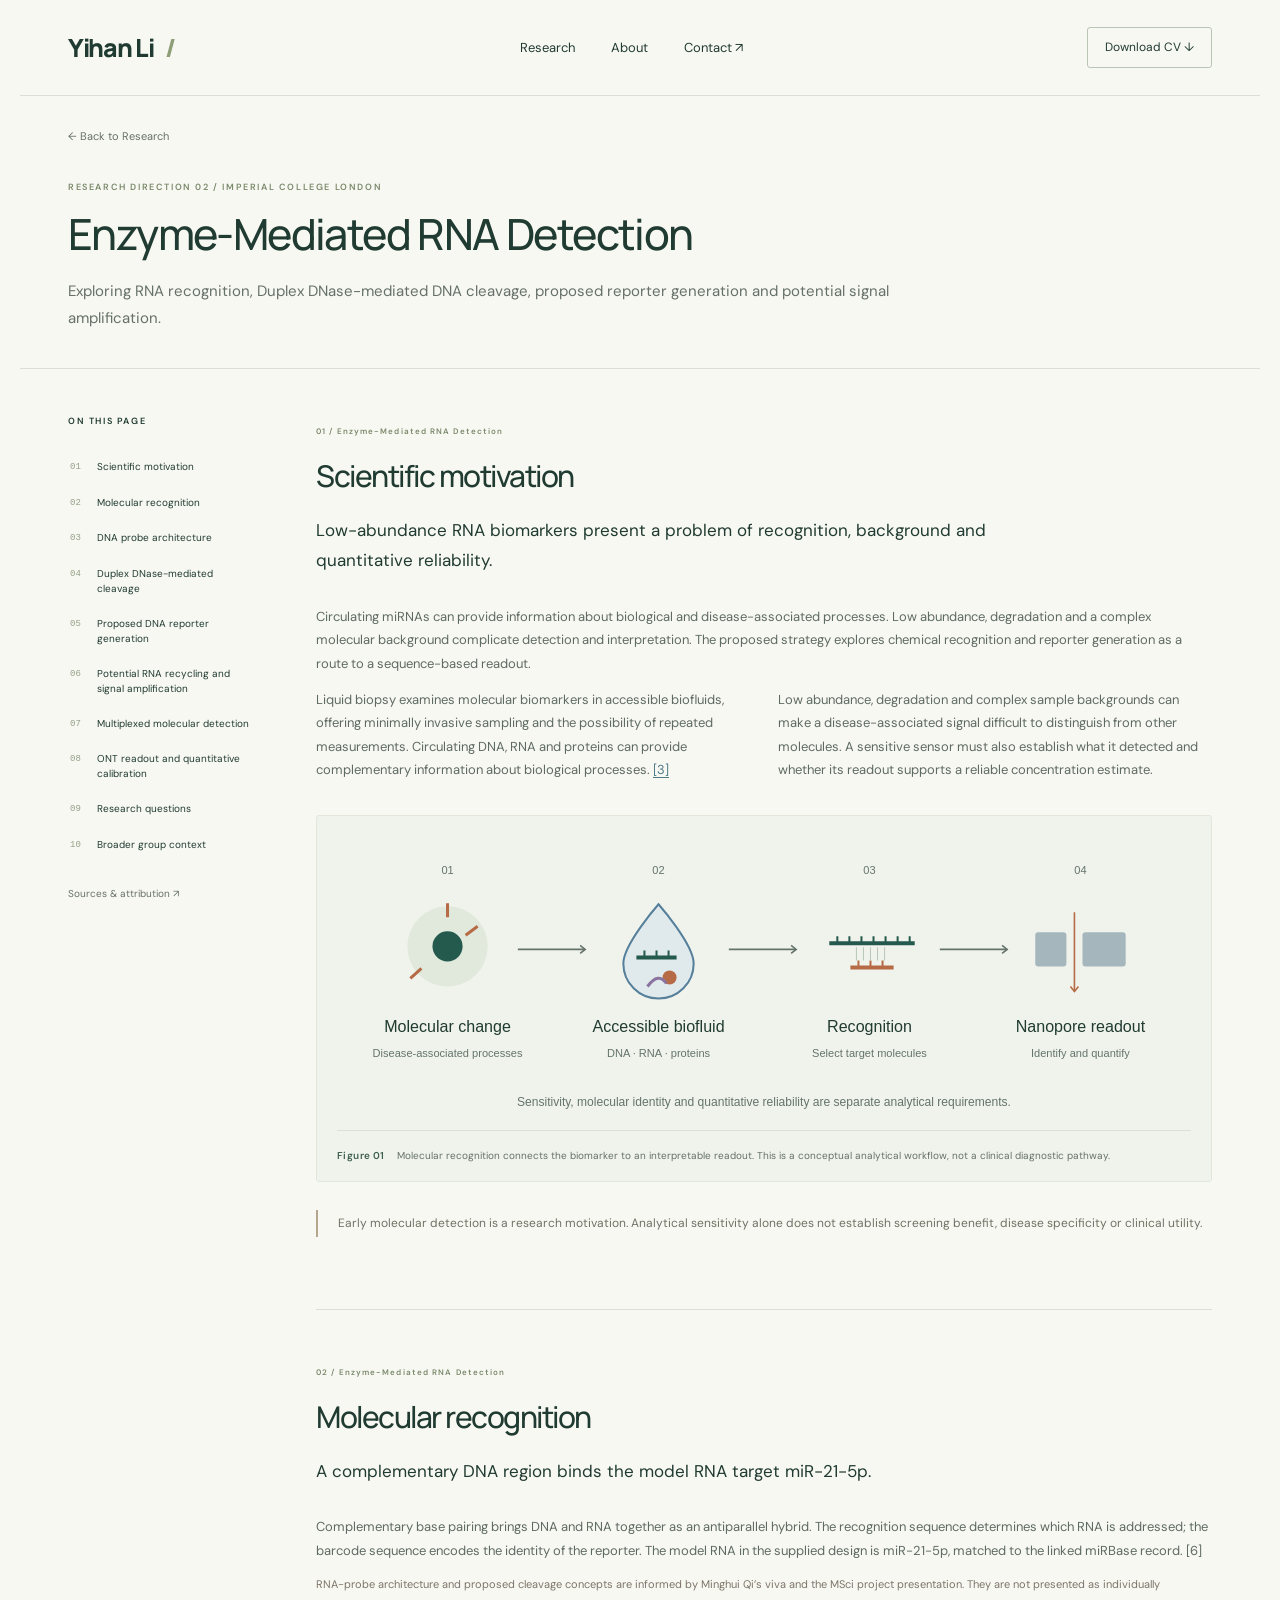
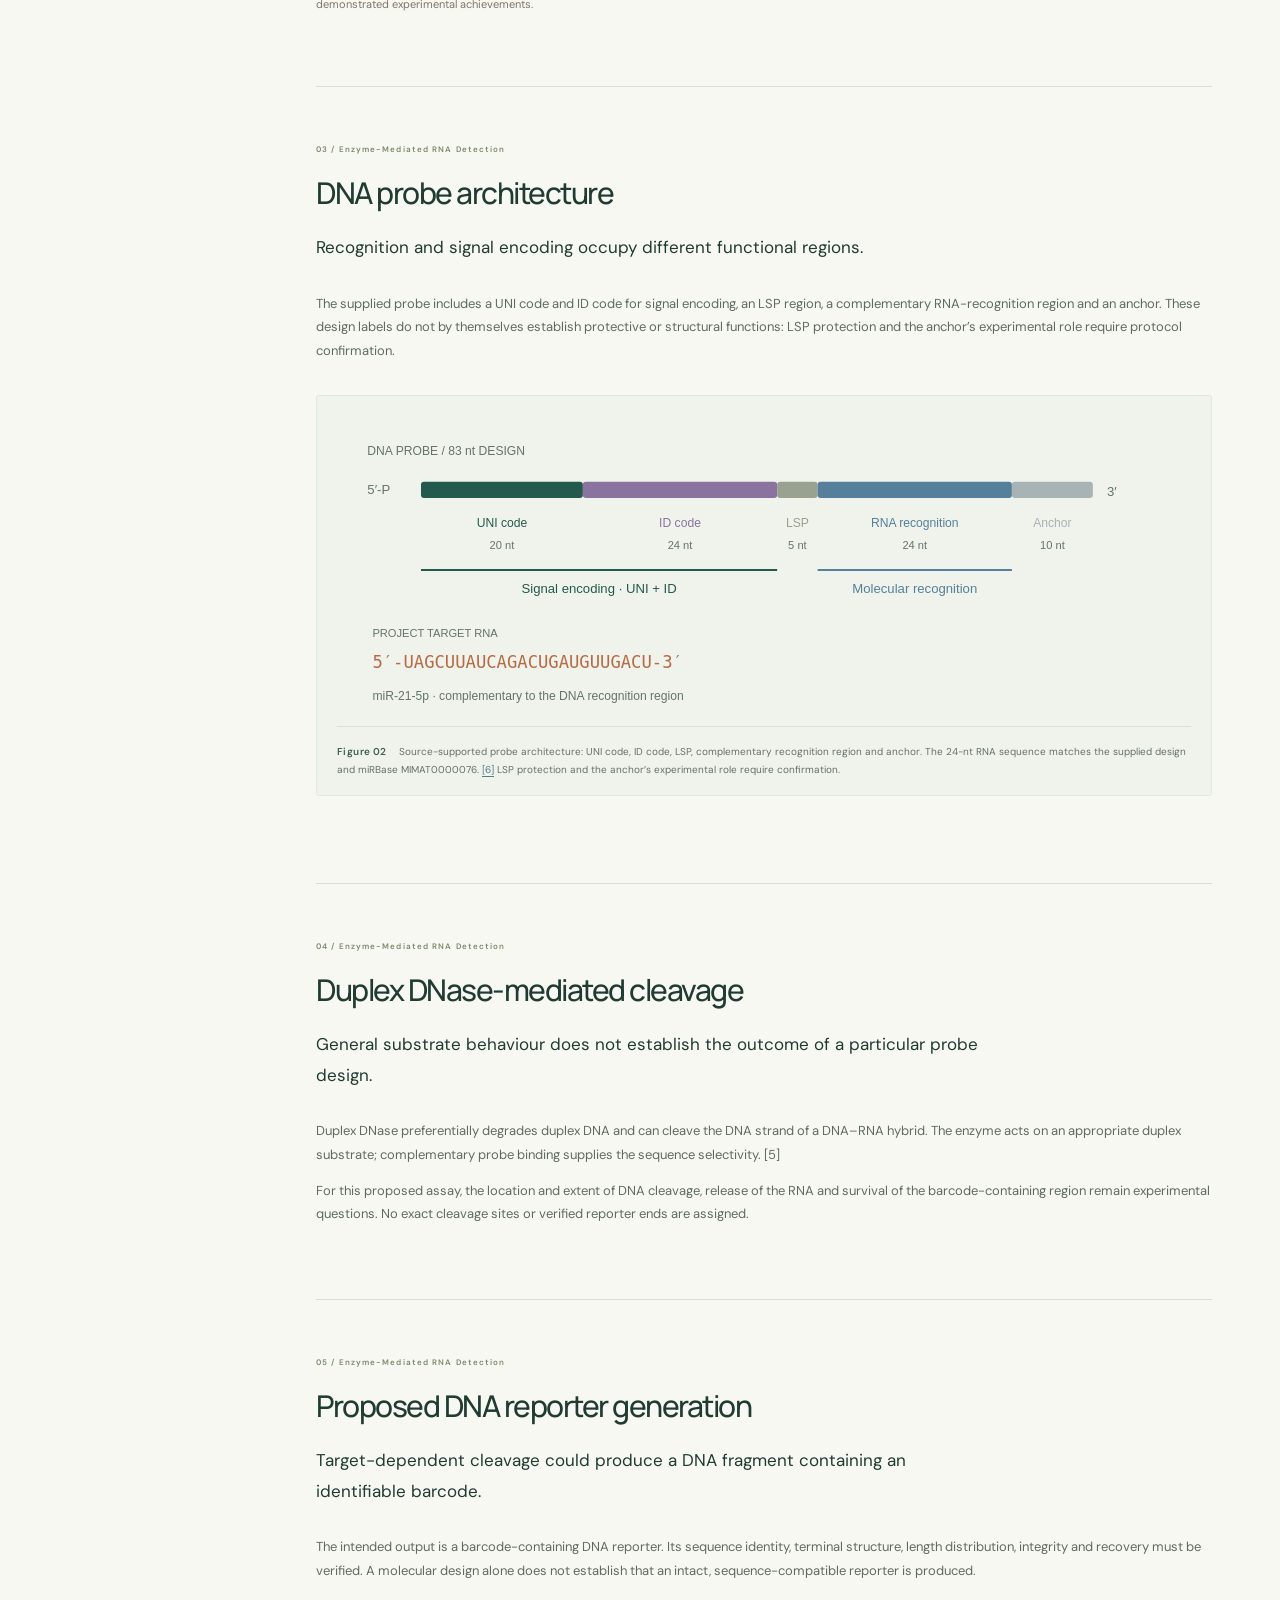
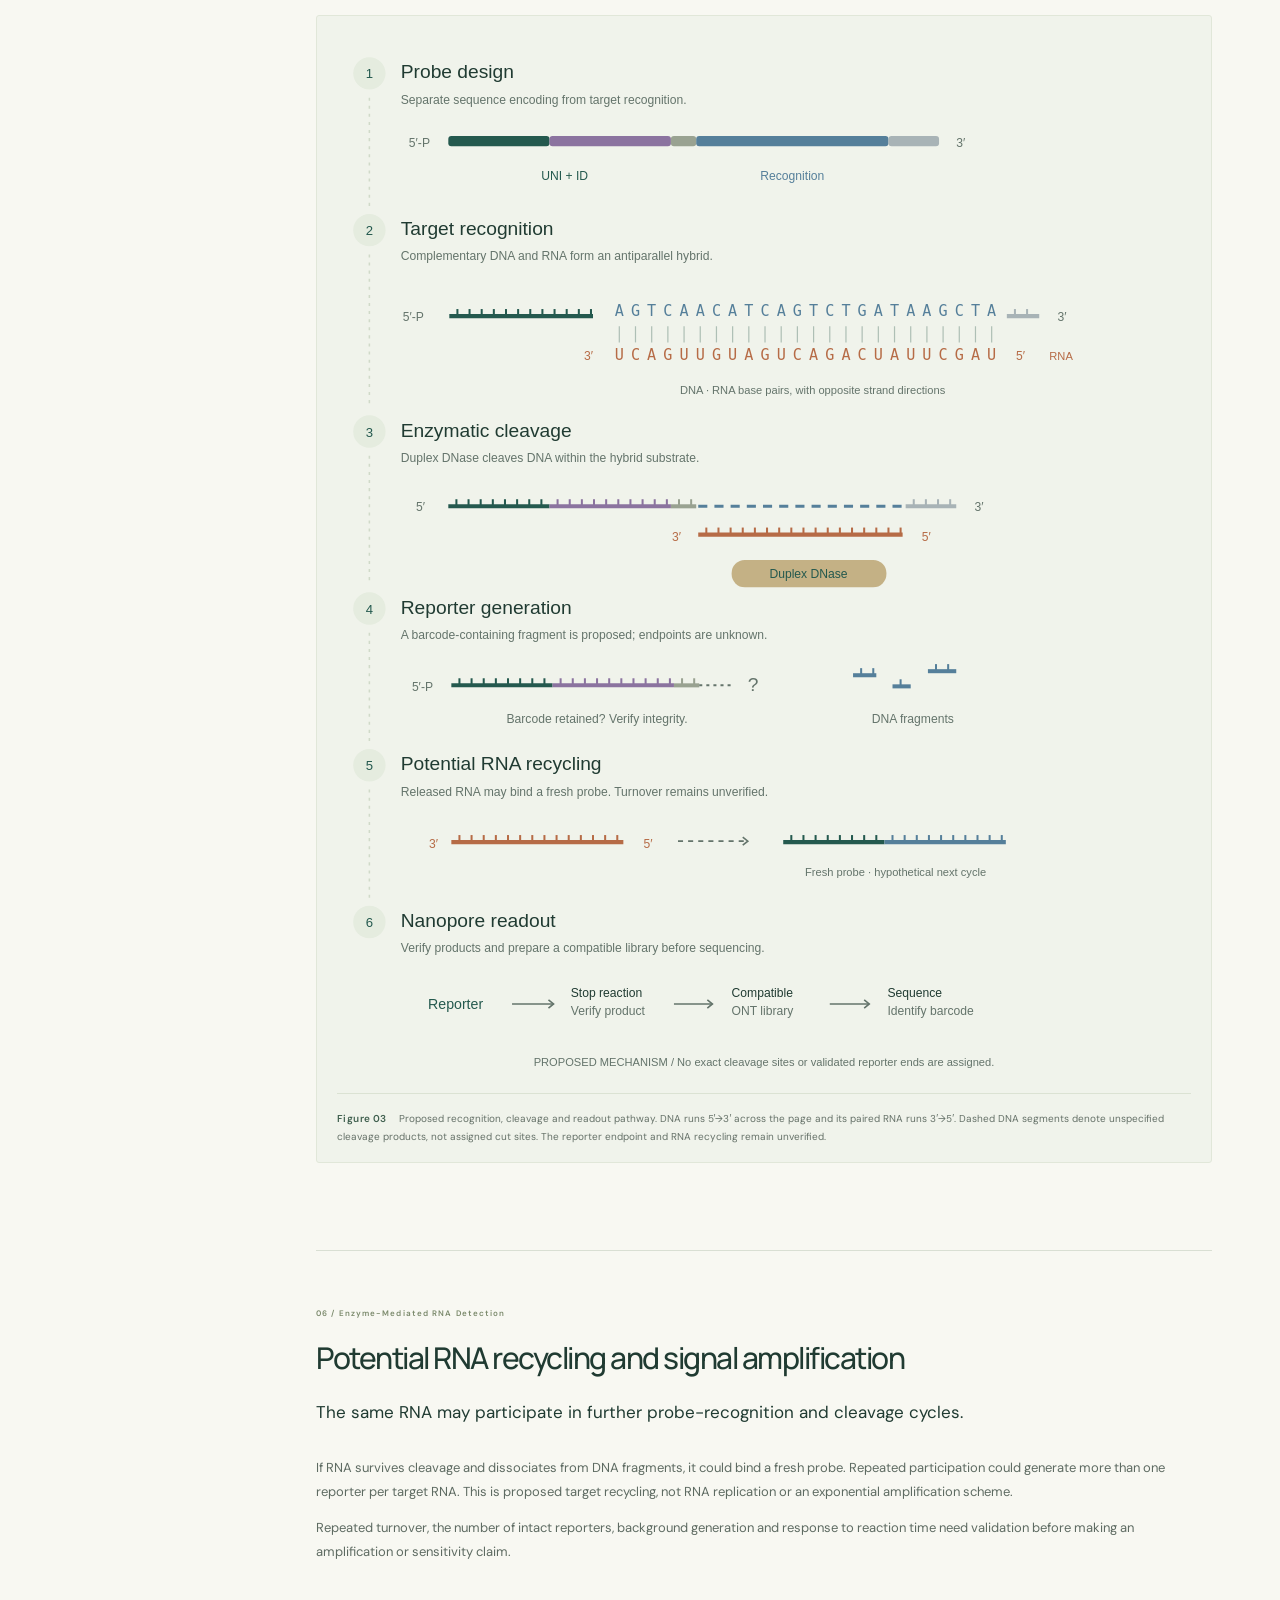
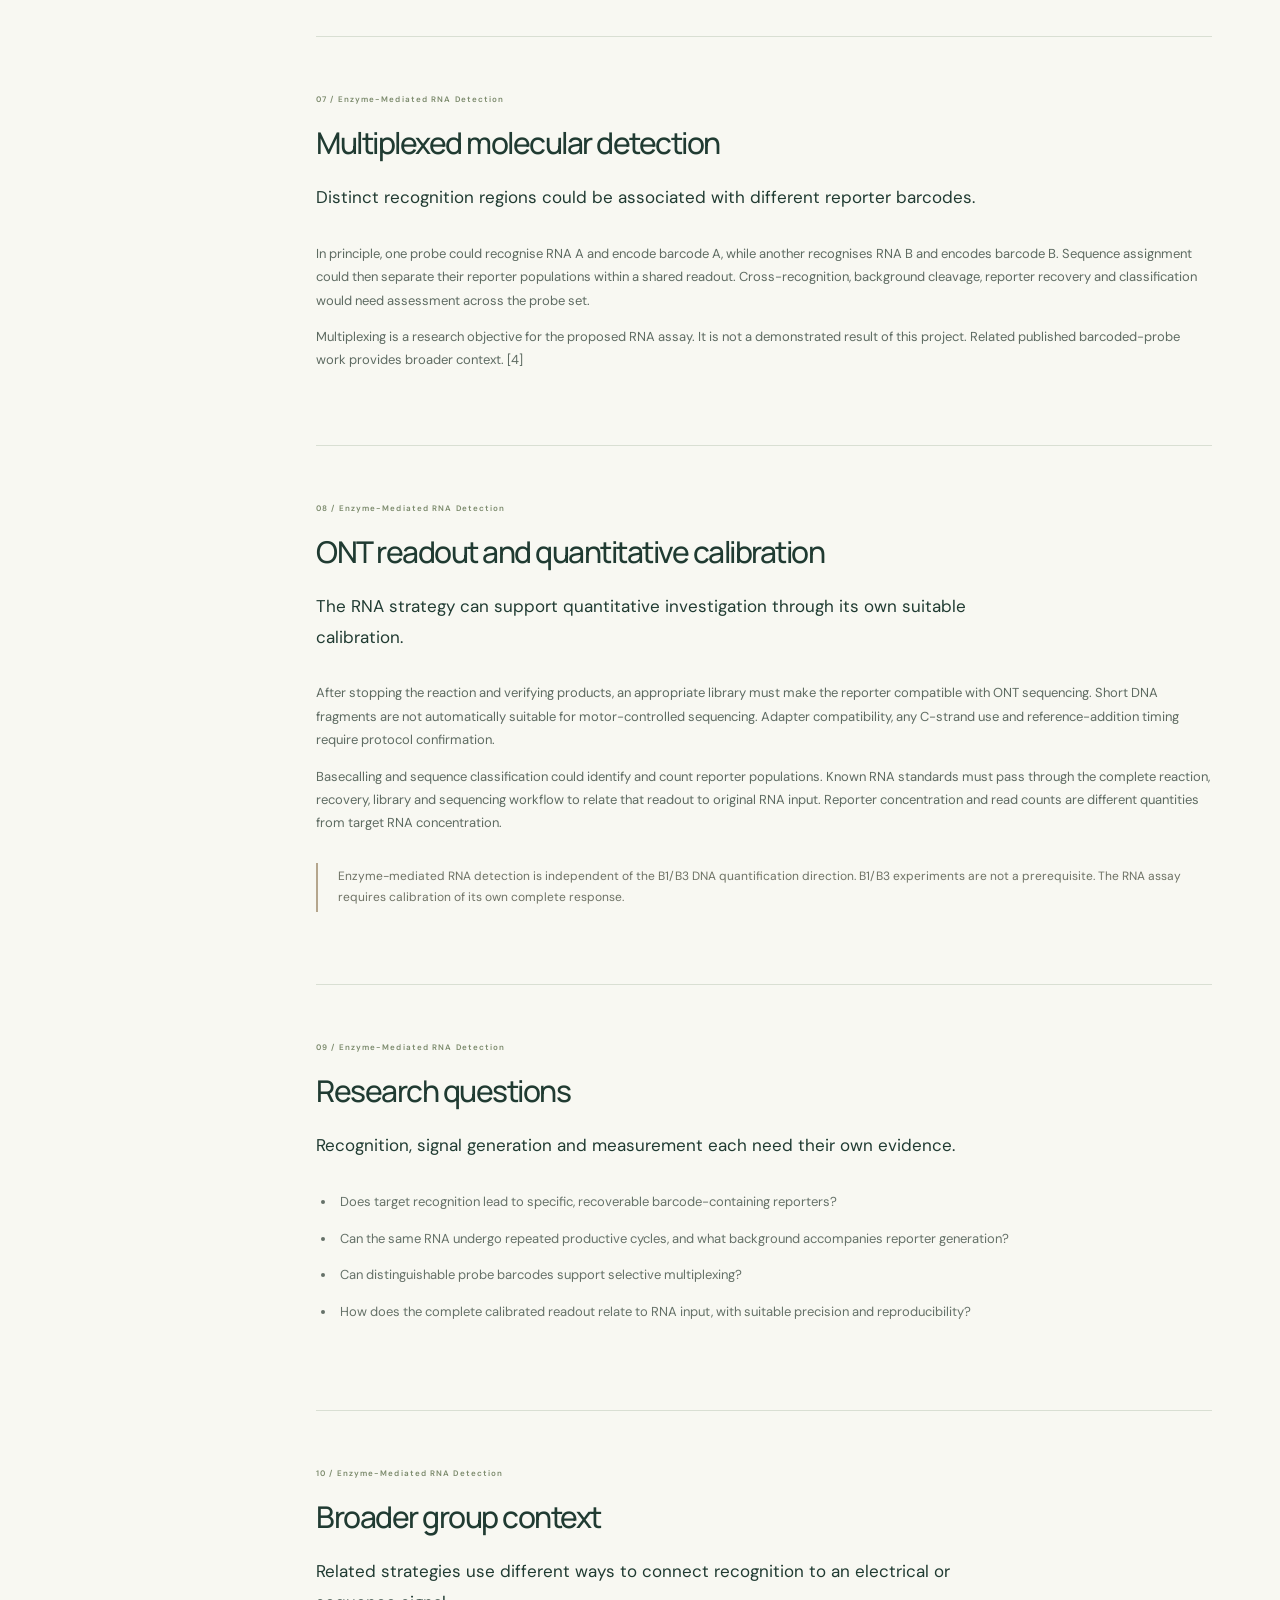
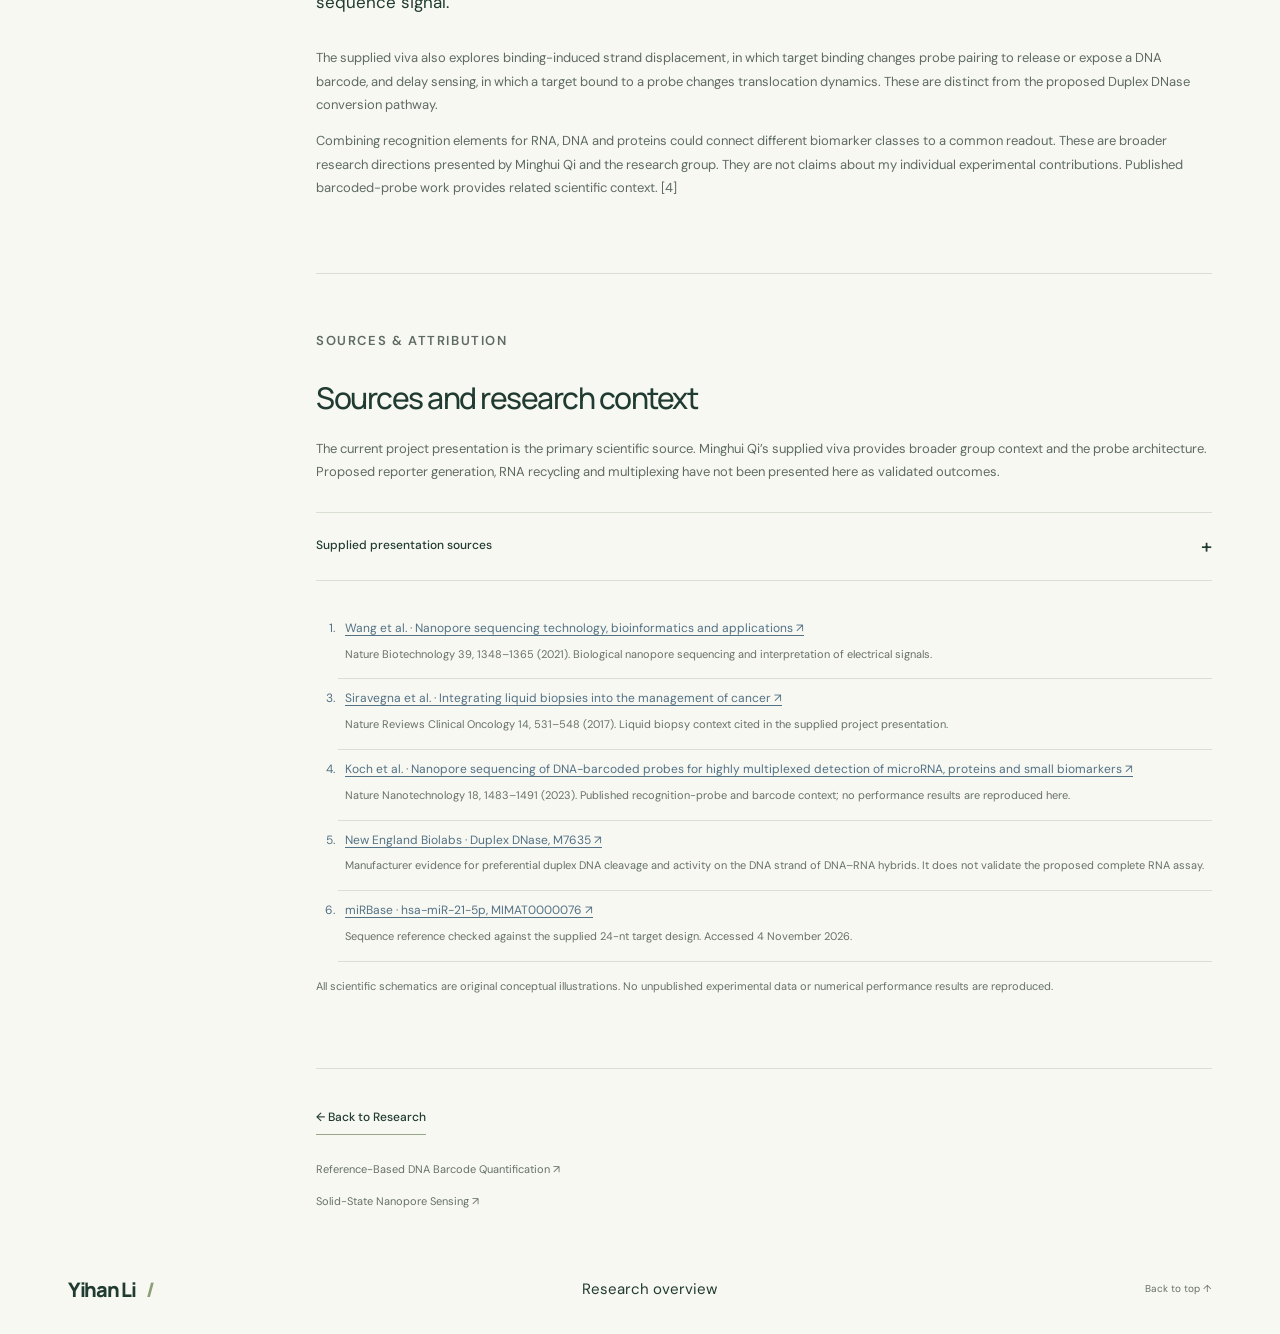
==== enzyme-mediated-rna-detection.html @ 7bc8a094 "Refactor nanopore research into concise overview and three detail pages with parallel ONT strategies" ====
<!doctype html>
<html lang="en"><head><meta charset="utf-8"><meta name="viewport" content="width=device-width,initial-scale=1"><title>Enzyme-Mediated RNA Detection | Yihan Li</title><meta name="description" content="Exploring RNA recognition, Duplex DNase-mediated DNA cleavage, proposed reporter generation and potential signal amplification."><meta name="theme-color" content="#183e36"><link rel="icon" href="assets/favicon.svg" type="image/svg+xml"><link rel="stylesheet" href="styles.css"><link rel="stylesheet" href="research.css"><script src="research.js" defer></script></head>
<body class="research-page research-detail-page"><a class="skip" href="#main">Skip to content</a><header class="header wrap"><a class="wordmark" href="index.html" aria-label="Yihan Li, home">Yihan Li<span> / </span></a><nav aria-label="Main navigation"><a href="nanopore.html" aria-current="page">Research</a><a href="index.html#about">About</a><a href="index.html#contact">Contact ↗</a></nav><a class="cv-link" href="assets/Yihan_Li_CV_2026.pdf" download>Download CV ↓</a></header>
<main id="main"><header class="detail-heading wrap"><a class="back-link" href="nanopore.html">← Back to Research</a><p class="eyebrow">RESEARCH DIRECTION 02 / IMPERIAL COLLEGE LONDON</p><h1>Enzyme-Mediated RNA Detection</h1><p>Exploring RNA recognition, Duplex DNase-mediated DNA cleavage, proposed reporter generation and potential signal amplification.</p></header><div class="research-layout wrap"><aside class="research-contents"><p class="eyebrow">ON THIS PAGE</p><nav aria-label="Research contents"><a href="#biomarkers"><span>01</span>Scientific motivation</a><a href="#recognition"><span>02</span>Molecular recognition</a><a href="#probe-design"><span>03</span>DNA probe architecture</a><a href="#cleavage"><span>04</span>Duplex DNase-mediated cleavage</a><a href="#reporters"><span>05</span>Proposed DNA reporter generation</a><a href="#recycling"><span>06</span>Potential RNA recycling and signal amplification</a><a href="#multiplexing"><span>07</span>Multiplexed molecular detection</a><a href="#readout"><span>08</span>ONT readout and quantitative calibration</a><a href="#questions"><span>09</span>Research questions</a><a href="#group-context"><span>10</span>Broader group context</a></nav><a class="contents-reference" href="#references">Sources & attribution ↗</a></aside><div class="research-article"><section class="research-topic" id="biomarkers" aria-labelledby="biomarkers-title"><header class="topic-header"><p class="eyebrow">01 / Enzyme-Mediated RNA Detection</p><h2 id="biomarkers-title">Scientific motivation</h2><p class="topic-lead">Low-abundance RNA biomarkers present a problem of recognition, background and quantitative reliability.</p></header><p>Circulating miRNAs can provide information about biological and disease-associated processes. Low abundance, degradation and a complex molecular background complicate detection and interpretation. The proposed strategy explores chemical recognition and reporter generation as a route to a sequence-based readout.</p><div class="prose-columns"><p>Liquid biopsy examines molecular biomarkers in accessible biofluids, offering minimally invasive sampling and the possibility of repeated measurements. Circulating DNA, RNA and proteins can provide complementary information about biological processes. <a class="cite" href="#ref-3">[3]</a></p><p>Low abundance, degradation and complex sample backgrounds can make a disease-associated signal difficult to distinguish from other molecules. A sensitive sensor must also establish what it detected and whether its readout supports a reliable concentration estimate.</p></div><figure class="science-figure"><a href="research-assets/biomarker-workflow.svg" target="_blank" rel="noopener" aria-label="Open full-size figure: Four stages from disease-associated molecular changes to nanopore readout"><img src="research-assets/biomarker-workflow.svg" alt="Four stages from disease-associated molecular changes to nanopore readout" loading="lazy"></a><figcaption><span>Figure 01</span> Molecular recognition connects the biomarker to an interpretable readout. This is a conceptual analytical workflow, not a clinical diagnostic pathway.</figcaption></figure><p class="context-note">Early molecular detection is a research motivation. Analytical sensitivity alone does not establish screening benefit, disease specificity or clinical utility.</p></section><section class="research-topic" id="recognition" aria-labelledby="recognition-title"><header class="topic-header"><p class="eyebrow">02 / Enzyme-Mediated RNA Detection</p><h2 id="recognition-title">Molecular recognition</h2><p class="topic-lead">A complementary DNA region binds the model RNA target miR-21-5p.</p></header><p>Complementary base pairing brings DNA and RNA together as an antiparallel hybrid. The recognition sequence determines which RNA is addressed; the barcode sequence encodes the identity of the reporter. The model RNA in the supplied design is miR-21-5p, matched to the linked miRBase record. <a href="#ref-6">[6]</a></p><p class="attribution">RNA-probe architecture and proposed cleavage concepts are informed by Minghui Qi’s viva and the MSci project presentation. They are not presented as individually demonstrated experimental achievements.</p></section><section class="research-topic" id="probe-design" aria-labelledby="probe-design-title"><header class="topic-header"><p class="eyebrow">03 / Enzyme-Mediated RNA Detection</p><h2 id="probe-design-title">DNA probe architecture</h2><p class="topic-lead">Recognition and signal encoding occupy different functional regions.</p></header><p>The supplied probe includes a UNI code and ID code for signal encoding, an LSP region, a complementary RNA-recognition region and an anchor. These design labels do not by themselves establish protective or structural functions: LSP protection and the anchor’s experimental role require protocol confirmation.</p><figure class="science-figure"><a href="research-assets/rna-probe.svg" target="_blank" rel="noopener" aria-label="Open full-size figure: Five functional regions of the 83-nt probe and the miR-21-5p target sequence"><img src="research-assets/rna-probe.svg" alt="Five functional regions of the 83-nt probe and the miR-21-5p target sequence" loading="lazy"></a><figcaption><span>Figure 02</span> Source-supported probe architecture: UNI code, ID code, LSP, complementary recognition region and anchor. The 24-nt RNA sequence matches the supplied design and miRBase MIMAT0000076. <a href="#ref-6">[6]</a> LSP protection and the anchor’s experimental role require confirmation.</figcaption></figure></section><section class="research-topic" id="cleavage" aria-labelledby="cleavage-title"><header class="topic-header"><p class="eyebrow">04 / Enzyme-Mediated RNA Detection</p><h2 id="cleavage-title">Duplex DNase-mediated cleavage</h2><p class="topic-lead">General substrate behaviour does not establish the outcome of a particular probe design.</p></header><p>Duplex DNase preferentially degrades duplex DNA and can cleave the DNA strand of a DNA–RNA hybrid. The enzyme acts on an appropriate duplex substrate; complementary probe binding supplies the sequence selectivity. <a href="#ref-5">[5]</a></p><p>For this proposed assay, the location and extent of DNA cleavage, release of the RNA and survival of the barcode-containing region remain experimental questions. No exact cleavage sites or verified reporter ends are assigned.</p></section><section class="research-topic" id="reporters" aria-labelledby="reporters-title"><header class="topic-header"><p class="eyebrow">05 / Enzyme-Mediated RNA Detection</p><h2 id="reporters-title">Proposed DNA reporter generation</h2><p class="topic-lead">Target-dependent cleavage could produce a DNA fragment containing an identifiable barcode.</p></header><p>The intended output is a barcode-containing DNA reporter. Its sequence identity, terminal structure, length distribution, integrity and recovery must be verified. A molecular design alone does not establish that an intact, sequence-compatible reporter is produced.</p><figure class="science-figure"><a href="research-assets/rna-reaction.svg" target="_blank" rel="noopener" aria-label="Open full-size figure: Six-step proposed mechanism with explicit DNA–RNA antiparallel pairing and unverified RNA recycling"><img src="research-assets/rna-reaction.svg" alt="Six-step proposed mechanism with explicit DNA–RNA antiparallel pairing and unverified RNA recycling" loading="lazy"></a><figcaption><span>Figure 03</span> Proposed recognition, cleavage and readout pathway. DNA runs 5′→3′ across the page and its paired RNA runs 3′→5′. Dashed DNA segments denote unspecified cleavage products, not assigned cut sites. The reporter endpoint and RNA recycling remain unverified.</figcaption></figure></section><section class="research-topic" id="recycling" aria-labelledby="recycling-title"><header class="topic-header"><p class="eyebrow">06 / Enzyme-Mediated RNA Detection</p><h2 id="recycling-title">Potential RNA recycling and signal amplification</h2><p class="topic-lead">The same RNA may participate in further probe-recognition and cleavage cycles.</p></header><p>If RNA survives cleavage and dissociates from DNA fragments, it could bind a fresh probe. Repeated participation could generate more than one reporter per target RNA. This is proposed target recycling, not RNA replication or an exponential amplification scheme.</p><p>Repeated turnover, the number of intact reporters, background generation and response to reaction time need validation before making an amplification or sensitivity claim.</p></section><section class="research-topic" id="multiplexing" aria-labelledby="multiplexing-title"><header class="topic-header"><p class="eyebrow">07 / Enzyme-Mediated RNA Detection</p><h2 id="multiplexing-title">Multiplexed molecular detection</h2><p class="topic-lead">Distinct recognition regions could be associated with different reporter barcodes.</p></header><p>In principle, one probe could recognise RNA A and encode barcode A, while another recognises RNA B and encodes barcode B. Sequence assignment could then separate their reporter populations within a shared readout. Cross-recognition, background cleavage, reporter recovery and classification would need assessment across the probe set.</p><p>Multiplexing is a research objective for the proposed RNA assay. It is not a demonstrated result of this project. Related published barcoded-probe work provides broader context. <a href="#ref-4">[4]</a></p></section><section class="research-topic" id="readout" aria-labelledby="readout-title"><header class="topic-header"><p class="eyebrow">08 / Enzyme-Mediated RNA Detection</p><h2 id="readout-title">ONT readout and quantitative calibration</h2><p class="topic-lead">The RNA strategy can support quantitative investigation through its own suitable calibration.</p></header><p>After stopping the reaction and verifying products, an appropriate library must make the reporter compatible with ONT sequencing. Short DNA fragments are not automatically suitable for motor-controlled sequencing. Adapter compatibility, any C-strand use and reference-addition timing require protocol confirmation.</p><p>Basecalling and sequence classification could identify and count reporter populations. Known RNA standards must pass through the complete reaction, recovery, library and sequencing workflow to relate that readout to original RNA input. Reporter concentration and read counts are different quantities from target RNA concentration.</p><p class="context-note">Enzyme-mediated RNA detection is independent of the B1/B3 DNA quantification direction. B1/B3 experiments are not a prerequisite. The RNA assay requires calibration of its own complete response.</p></section><section class="research-topic" id="questions" aria-labelledby="questions-title"><header class="topic-header"><p class="eyebrow">09 / Enzyme-Mediated RNA Detection</p><h2 id="questions-title">Research questions</h2><p class="topic-lead">Recognition, signal generation and measurement each need their own evidence.</p></header><ul class="research-questions"><li>Does target recognition lead to specific, recoverable barcode-containing reporters?</li><li>Can the same RNA undergo repeated productive cycles, and what background accompanies reporter generation?</li><li>Can distinguishable probe barcodes support selective multiplexing?</li><li>How does the complete calibrated readout relate to RNA input, with suitable precision and reproducibility?</li></ul></section><section class="research-topic" id="group-context" aria-labelledby="group-context-title"><header class="topic-header"><p class="eyebrow">10 / Enzyme-Mediated RNA Detection</p><h2 id="group-context-title">Broader group context</h2><p class="topic-lead">Related strategies use different ways to connect recognition to an electrical or sequence signal.</p></header><p>The supplied viva also explores binding-induced strand displacement, in which target binding changes probe pairing to release or expose a DNA barcode, and delay sensing, in which a target bound to a probe changes translocation dynamics. These are distinct from the proposed Duplex DNase conversion pathway.</p><p>Combining recognition elements for RNA, DNA and proteins could connect different biomarker classes to a common readout. These are broader research directions presented by Minghui Qi and the research group. They are not claims about my individual experimental contributions. Published barcoded-probe work provides related scientific context. <a href="#ref-4">[4]</a></p></section><section class="research-topic references" id="references"><p class="eyebrow">SOURCES & ATTRIBUTION</p><h2>Sources and research context</h2><p>The current project presentation is the primary scientific source. Minghui Qi’s supplied viva provides broader group context and the probe architecture. Proposed reporter generation, RNA recycling and multiplexing have not been presented here as validated outcomes.</p><details class="research-detail"><summary>Supplied presentation sources</summary><div><p>Yihan Li, <cite>Nanopore-Based DNA Barcode Quantification Towards Early Disease Detection</cite>, MSci project presentation, Imperial College London (2026).</p><p>Minghui Qi, <cite>Multiplexed and Multimodal Liquid Biopsy for Early-Stage Disease (Cancer) Detection Using the Oxford Nanopore Platform</cite>, viva presentation, Imperial College London (2026), supervisor Joshua Edel. Broader group concepts and proposals are not attributed as Yihan Li’s individual experimental contributions.</p></div></details><ol><li id="ref-1" value="1"><a href="https://doi.org/10.1038/s41587-021-01108-x">Wang et al. · Nanopore sequencing technology, bioinformatics and applications ↗</a><p>Nature Biotechnology 39, 1348–1365 (2021). Biological nanopore sequencing and interpretation of electrical signals.</p></li><li id="ref-3" value="3"><a href="https://doi.org/10.1038/nrclinonc.2017.14">Siravegna et al. · Integrating liquid biopsies into the management of cancer ↗</a><p>Nature Reviews Clinical Oncology 14, 531–548 (2017). Liquid biopsy context cited in the supplied project presentation.</p></li><li id="ref-4" value="4"><a href="https://doi.org/10.1038/s41565-023-01479-z">Koch et al. · Nanopore sequencing of DNA-barcoded probes for highly multiplexed detection of microRNA, proteins and small biomarkers ↗</a><p>Nature Nanotechnology 18, 1483–1491 (2023). Published recognition-probe and barcode context; no performance results are reproduced here.</p></li><li id="ref-5" value="5"><a href="https://www.neb.com/en-us/products/m7635-duplex-dnase">New England Biolabs · Duplex DNase, M7635 ↗</a><p>Manufacturer evidence for preferential duplex DNA cleavage and activity on the DNA strand of DNA–RNA hybrids. It does not validate the proposed complete RNA assay.</p></li><li id="ref-6" value="6"><a href="https://www.mirbase.org/mature/MIMAT0000076">miRBase · hsa-miR-21-5p, MIMAT0000076 ↗</a><p>Sequence reference checked against the supplied 24-nt target design. Accessed 4 November 2026.</p></li></ol><p class="source-note">All scientific schematics are original conceptual illustrations. No unpublished experimental data or numerical performance results are reproduced.</p></section><nav class="detail-return" aria-label="Research pages"><a class="explore-research" href="nanopore.html">← Back to Research</a><div><a href="reference-quantification.html">Reference-Based DNA Barcode Quantification ↗</a><a href="solid-state-nanopores.html">Solid-State Nanopore Sensing ↗</a></div></nav></div></div></main><footer class="wrap"><a class="wordmark" href="index.html">Yihan Li<span> / </span></a><a href="nanopore.html">Research overview</a><a href="#main">Back to top ↑</a></footer></body></html>
---- styles.css ----
@import url('https://fonts.googleapis.com/css2?family=DM+Sans:wght@400;450;500;550;600;650;700&family=Manrope:wght@400;500;600;650;700;800&display=swap');
:root{--paper:#f8f8f2;--ink:#203b32;--muted:#657168;--line:#d9dfd3;--green:#183e36;--serif:Georgia,'Times New Roman',serif}*{box-sizing:border-box}html{scroll-behavior:smooth;scroll-padding-top:35px}body{margin:0;background:var(--paper);color:var(--ink);font-family:'DM Sans',sans-serif;font-size:15px;line-height:1.65}a{color:inherit;text-decoration:none}button{font:inherit}a,button,summary{-webkit-tap-highlight-color:transparent}a:focus-visible,button:focus-visible,summary:focus-visible{outline:2px solid #a3733a;outline-offset:6px}.wrap{max-width:1240px;padding-inline:48px;margin:auto}.header{height:111px;display:flex;align-items:center;justify-content:space-between;border-bottom:1px solid var(--line)}.wordmark{font-family:'Manrope',sans-serif;font-size:25px;font-weight:800;letter-spacing:-1.3px}.wordmark span{color:#8e9e76;margin-left:8px}.header nav{display:flex;gap:36px;font-size:13px}.header nav a:hover,.text-link:hover{color:#977244}.cv-link{font-size:12px;border:1px solid #bac5b5;padding:10px 17px;border-radius:3px}.cv-link span{margin-left:15px}.skip{position:fixed;top:-60px;left:10px;background:white;padding:10px;z-index:10}.skip:focus{top:10px}.hero{min-height:650px;display:grid;grid-template-columns:1.12fr 1fr;align-items:center;gap:20px;padding-top:56px;padding-bottom:62px}.eyebrow{font-size:10px;letter-spacing:1.6px;font-weight:600;line-height:1.8;margin:0 0 28px}.dot{display:inline-block;width:6px;height:6px;background:#708957;border-radius:100%;margin-right:8px;vertical-align:1px}h1,h2,h3,p{margin-top:0}h1{font-family:'Manrope',sans-serif;font-size:clamp(44px,4.8vw,65px);line-height:1.12;font-weight:500;letter-spacing:-3.6px;margin-bottom:30px}em{font-family:var(--serif);font-weight:400;letter-spacing:-2px}h1 em{color:#758366}.intro{max-width:435px;font-size:18px;line-height:1.6;margin-bottom:14px}.hero-note{font-size:13px;color:var(--muted);max-width:370px}.actions{display:flex;gap:26px;align-items:center;margin-top:33px}.button{background:var(--green);color:white;padding:14px 21px;font-size:12px;border-radius:3px;display:inline-flex;align-items:center;gap:30px;transition:background .2s}.button:hover{background:#355c4a}.text-link{font-size:12px;border-bottom:1px solid #9aaa93;padding-bottom:4px}.hero-art{margin:0;background:#edf1e6;border:1px solid #e4e9dc;position:relative;border-radius:50% 50% 3px 3px;padding:0 3px 18px}.hero-art svg{display:block;width:100%;height:auto}.svg-label{font-family:monospace;font-size:9px;letter-spacing:1px;fill:#577360}.hero-art figcaption{text-align:center;font-family:var(--serif);font-style:italic;font-size:14px;color:#61705b}.focus-strip{border-block:1px solid var(--line);background:#eff1e8}.focus-strip .wrap{display:flex;align-items:center;justify-content:space-between;gap:20px;padding-block:20px}.focus-strip span{font-size:9px;letter-spacing:1.5px;color:var(--muted)}.focus-strip p{font-size:14px;margin:0}.focus-strip i{font-style:normal;color:#91a17c;padding:0 23px}.section{padding-top:105px;padding-bottom:105px}.section-top{display:flex;align-items:flex-end;justify-content:space-between;gap:40px;margin-bottom:46px}.section-top .eyebrow{margin-bottom:22px}h2{font-size:43px;font-family:'Manrope',sans-serif;font-weight:500;letter-spacing:-2px;line-height:1.17;margin-bottom:0}.section-top>p{max-width:315px;font-size:14px;color:var(--muted);margin-bottom:4px}.featured{display:grid;grid-template-columns:1fr 1fr;border:1px solid var(--line);border-radius:4px;overflow:hidden}.feature-visual{background:#1c443a;display:flex;flex-direction:column;justify-content:center;padding:36px;color:#b5c7af}.feature-visual>span{font-family:monospace;letter-spacing:1.7px;font-size:9px;align-self:center}.feature-visual svg{width:100%}.feature-visual small{font-family:monospace;font-size:9px;color:#9daf9d}.feature-copy{padding:39px 42px;background:#f0f2e9}.feature-copy .eyebrow{font-size:9px;margin-bottom:18px}h3{font-family:'Manrope',sans-serif;font-size:24px;font-weight:500;line-height:1.3;letter-spacing:-.7px}.feature-copy>p:not(.eyebrow):not(.institution){font-size:13px;color:#5e6a60}.tags{display:flex;flex-wrap:wrap;gap:7px;margin-top:22px}.tags span{border:1px solid #cfd8c6;border-radius:3px;padding:3px 9px;font-size:10px;line-height:1.6}.institution{font-size:10px;margin:25px 0 0;color:#65735c}.research-list{margin-top:26px}details{border-bottom:1px solid var(--line)}summary{list-style:none;display:grid;grid-template-columns:45px 1fr 70px 25px;gap:12px;align-items:center;padding:25px 6px;cursor:pointer}summary::-webkit-details-marker{display:none}.row-number{color:#8b977f;font-size:11px;font-family:monospace}summary strong{display:block;font-weight:500;font-size:17px;letter-spacing:-.35px}summary small{display:block;color:var(--muted);font-size:11px;margin-top:3px}.year{font-size:12px;color:var(--muted)}.expand{font-size:23px;font-weight:400;text-align:right}details[open] .expand{transform:rotate(45deg)}.detail-body{padding:0 60px 28px;max-width:880px;color:var(--muted);font-size:14px}.projects{background:#eeeee5;border-block:1px solid var(--line)}.project-grid{display:grid;grid-template-columns:repeat(3,1fr);gap:35px}.project-grid article{border-top:1px solid #becab6;padding-top:26px}.project-icon{display:block;font-family:var(--serif);color:#7b8e68;font-size:33px;height:75px;letter-spacing:2px}.project-grid .eyebrow{font-size:8px;margin-bottom:15px;letter-spacing:1.1px}.project-grid h3{font-size:21px}.project-grid article>p:not(.eyebrow){font-size:13px;color:var(--muted)}.project-grid .tags{margin-top:25px}.project-footnote{margin:35px 0 0;padding-top:22px;border-top:1px solid var(--line);font-size:11px;color:var(--muted)}.about{display:grid;grid-template-columns:1.15fr 1fr;gap:100px}.about h2{margin-bottom:28px}.about-intro{font-size:16px}.about>div>p:not(.eyebrow):not(.about-intro){font-size:14px;color:var(--muted)}.about .text-link{display:inline-block;margin-top:12px}.education{border-top:1px solid var(--line);margin-top:38px;padding-top:27px;display:flex;gap:19px}.edu-mark{background:#e7ecdf;width:42px;height:45px;display:grid;place-items:center;font-family:var(--serif);font-size:20px;flex-shrink:0}.education strong{font-size:13px;font-weight:500}.education p{font-size:11px;margin:3px 0}.education small{font-size:10px;color:var(--muted)}.toolkit{padding:30px;background:#eff2e9;align-self:start}.toolkit>.eyebrow{margin-bottom:8px}.toolkit>div{padding:22px 0;border-bottom:1px solid #d7dfcd}.toolkit>div:last-child{border:0;padding-bottom:0}.toolkit h3{font-size:16px;letter-spacing:-.2px;margin-bottom:8px}.toolkit p:not(.eyebrow){font-size:12px;color:var(--muted);margin-bottom:0}.contact{background:var(--green);color:#f1f2e6;padding:76px 0 65px}.contact .eyebrow{color:#b7c7ae}.contact h2{font-size:57px;letter-spacing:-2.7px}.contact h2 em{color:#b8c9a5}.contact-bottom{display:flex;justify-content:space-between;align-items:flex-end;gap:30px;margin-top:40px}.contact-bottom p{font-size:13px;color:#bdcebf;margin:0}.contact-bottom>a{font-size:27px;letter-spacing:-.6px;border-bottom:1px solid #7d9c87;padding-bottom:9px}.contact-bottom>a span{margin-left:36px}#copy-email{border:0;border-bottom:1px solid #809e88;background:none;color:#c4d3be;font-size:11px;padding:0 0 3px;cursor:pointer;margin-top:22px}#copy-status{font-size:11px;margin-left:14px;color:#c4d3be}footer{padding-block:34px;display:flex;align-items:center;justify-content:space-between;gap:20px}footer .wordmark{font-size:20px}footer p,footer>a:last-child{font-size:10px;color:var(--muted);margin:0}@media(min-width:1500px){.hero{min-height:710px}}@media(max-width:950px){.wrap{padding-inline:30px}.hero{gap:10px;min-height:560px}h1{font-size:45px;letter-spacing:-2.5px}.intro{font-size:16px}.hero .eyebrow{font-size:8px}.actions{gap:17px}.button{gap:12px}.about{gap:45px}.focus-strip i{padding:0 10px}.feature-copy{padding:28px}.project-grid{gap:22px}.project-grid .eyebrow{font-size:7px}.contact h2{font-size:48px}}@media(max-width:760px){.wrap{padding-inline:22px}.header{height:85px}.wordmark{font-size:22px}.header nav{gap:18px;font-size:11px}.cv-link{display:none}.hero{grid-template-columns:1fr;padding-block:45px;gap:40px}h1{font-size:47px}.hero .eyebrow{font-size:8px;letter-spacing:1px}.intro{font-size:17px}.hero-art{max-width:400px;width:100%;justify-self:center}.focus-strip .wrap{display:block}.focus-strip p{font-size:10px;margin-top:9px}.focus-strip i{padding:0 6px}.section{padding-block:65px}.section-top{display:block;margin-bottom:30px}.section-top>p{margin-top:22px;max-width:100%}h2{font-size:36px}.featured{grid-template-columns:1fr}.feature-visual{min-height:260px;padding:28px}.feature-visual svg{max-height:200px}.feature-copy{padding:28px}summary{grid-template-columns:25px 1fr 35px 16px;gap:8px;padding-block:22px}summary strong{font-size:14px}summary small{font-size:10px}.year{font-size:10px}.detail-body{padding:0 10px 22px 33px;font-size:13px}.project-grid{grid-template-columns:1fr;gap:32px}.project-grid .eyebrow{font-size:9px}.project-icon{height:62px}.project-grid article>p:not(.eyebrow){font-size:14px}.about{grid-template-columns:1fr;gap:35px}.contact{padding-block:57px}.contact h2{font-size:40px;letter-spacing:-1.8px}.contact-bottom{display:block;margin-top:30px}.contact-bottom>a{display:inline-block;margin-top:25px;font-size:22px}.contact-bottom>a span{margin-left:15px}footer{flex-wrap:wrap;padding-block:25px}footer p{order:3;width:100%}}@media(prefers-reduced-motion:reduce){html{scroll-behavior:auto}*{transition:none!important}}

.research-page-link{display:block;font-size:12px;margin-top:21px;padding-top:16px;border-top:1px solid #cfd8c6}.research-page-link span{float:right}.research-page-link:hover{text-decoration:underline;text-underline-offset:4px}
---- research.css ----
.research-page{--blue:#557f9a;--copper:#b66b46;font-size:15px}.research-page .header{height:96px}.research-masthead{padding-top:37px;padding-bottom:62px}.back-link{font-size:11px;display:inline-block;color:var(--muted);border-bottom:1px solid transparent}.back-link:hover{border-color:var(--muted)}.research-masthead>.eyebrow{margin-top:54px;margin-bottom:24px;color:#6f8061}.research-masthead h1{font-size:clamp(42px,5.8vw,76px);letter-spacing:-3.7px;line-height:1.06;margin-bottom:25px}.research-masthead h1 em{color:#758366}.masthead-subtitle{font-family:var(--serif);font-size:22px;color:#54674f;line-height:1.4;margin-bottom:22px}.masthead-intro{font-size:16px;max-width:640px;color:var(--muted)}.affiliations{display:flex;gap:60px;margin-top:35px;border-top:1px solid var(--line);padding-top:22px;font-size:12px}.affiliations small{display:block;font-size:10px;color:var(--muted);margin-top:3px}.research-layout{display:grid;grid-template-columns:193px minmax(0,1fr);gap:55px;border-top:1px solid var(--line);align-items:start}.research-contents{position:sticky;top:32px;padding-top:44px;padding-bottom:35px}.research-contents>.eyebrow{font-size:9px;margin-bottom:20px}.research-contents nav{display:flex;flex-direction:column;gap:0}.research-contents nav a{display:grid;grid-template-columns:23px 1fr;gap:4px;font-size:11px;line-height:1.5;padding:10px 8px 10px 0;border-left:2px solid transparent;transition:color .2s}.research-contents nav a span{font-family:monospace;font-size:9px;color:#93a088;padding-top:2px}.research-contents nav a:hover,.research-contents nav a[aria-current]{color:#87603c}.research-contents nav a[aria-current]{border-left-color:#91a17c;padding-left:8px;background:#edf1e6}.contents-reference{display:inline-block;margin-top:24px;font-size:10px;color:var(--muted)}.research-topic{padding:55px 0 60px;border-bottom:1px solid var(--line);scroll-margin-top:20px}.topic-header{margin-bottom:29px}.topic-header .eyebrow{font-size:9px;color:#7a896b;margin-bottom:19px}.research-topic h2{font-size:38px;letter-spacing:-1.5px;line-height:1.2;margin-bottom:21px}.topic-lead{font-size:17px;line-height:1.6;max-width:670px;margin-bottom:0}.research-article p{line-height:1.8}.research-article>section>p,.prose-columns p,.quiet-pair p,.research-detail p{font-size:13px;color:#5e6b62}.prose-columns{display:grid;grid-template-columns:1fr 1fr;gap:27px}.prose-columns p{margin-bottom:0}.science-figure{margin:33px 0 27px;padding:25px 20px 0;background:#f0f3eb;border:1px solid #e1e7d9;border-radius:3px;overflow:hidden}.science-figure>a{display:block}.science-figure img{display:block;width:100%;height:auto}.science-figure figcaption{border-top:1px solid #dbe2d3;padding:16px 0;font-size:10px;line-height:1.8;color:var(--muted)}.science-figure figcaption>span{color:#3f5f4e;font-weight:600;letter-spacing:.4px;margin-right:9px}.science-figure figcaption a,.cite,.context-note a{color:#527b8a;text-decoration:underline;text-underline-offset:3px}.scope-note{border-left:2px solid #8fa47e;background:#eef1e8;padding:22px 25px;margin-top:30px}.scope-note strong{font-size:12px;font-weight:600}.scope-note p{font-size:12px;color:var(--muted);margin:7px 0 0}.context-note{border-left:2px solid #b5a68d;padding:3px 0 3px 20px;font-size:12px!important;color:#6e7265!important;margin-top:28px}.quiet-pair{display:grid;grid-template-columns:1fr 1fr;gap:30px;margin-top:30px}.quiet-pair h3{font-size:17px;letter-spacing:-.35px;margin-bottom:12px}.quiet-pair p{margin-bottom:0}.formula-block{margin-top:30px;display:grid;grid-template-columns:1fr 1fr;gap:35px;padding:25px 0;border-block:1px solid var(--line);align-items:center}.formula-block .eyebrow{margin-bottom:12px;font-size:8px}.formula-block .formula{font-family:var(--serif);font-size:26px;line-height:1.65;margin-bottom:0;letter-spacing:-.5px}.formula-block>p{font-size:12px;color:var(--muted);margin:0}.attribution{font-size:11px!important;color:#7c7469!important}.research-detail{margin-top:28px;border-top:1px solid var(--line);border-bottom:1px solid var(--line)}.research-detail summary{display:flex;justify-content:space-between;padding:17px 0;font-size:12px;font-weight:500;gap:18px}.research-detail summary:after{content:'+';font-size:20px}.research-detail[open] summary:after{content:'−'}.research-detail>div{padding:0 0 10px}.placeholder-note .eyebrow{font-size:8px;margin:0 0 10px}.placeholder-note h3{font-size:19px;margin-bottom:8px}.placeholder-note dl{margin:20px 0 0}.placeholder-note dl>div{padding-top:14px;margin-top:13px;border-top:1px solid var(--line)}dt{font-size:11px;font-weight:600}dd{font-size:12px;line-height:1.7;color:var(--muted);margin:5px 0 0}.platform-comparison{display:grid;grid-template-columns:1fr 1fr;gap:35px}.platform-comparison article+article{border-left:1px solid var(--line);padding-left:35px}.platform-comparison .eyebrow{margin-bottom:12px;font-size:8px}.platform-comparison h3{font-size:21px;line-height:1.4;min-height:60px}.platform-comparison dl>div{margin-top:22px}.platform-line{height:43px;border-block:9px double #c5d1bb;position:relative;margin:25px 0 25px}.platform-line:before,.platform-line:after{content:'';width:18px;height:50px;background:#24594e;position:absolute;top:-13px;left:calc(50% - 24px);border-radius:40% 40% 15% 15%}.platform-line:after{left:calc(50% + 6px)}.platform-line span{height:75px;width:3px;background:#b66b46;position:absolute;top:-27px;left:50%;transform:rotate(8deg)}.solid-line{border:0;background:#a6b6bd;height:28px;margin-top:32px;margin-bottom:33px}.solid-line:before{width:20px;height:30px;background:var(--paper);left:calc(50% - 10px);top:-1px;border-radius:0}.solid-line:after{display:none}.perspective-list{margin:30px 0}.perspective-list article{display:flex;gap:25px;padding:23px 0;border-top:1px solid var(--line)}.perspective-list article>span{font-family:monospace;font-size:11px;color:#8d9c7c;padding-top:5px}.perspective-list h3{font-size:19px;margin-bottom:9px}.perspective-list p{font-size:13px;color:var(--muted);margin:0}.references h2{font-size:30px}.references .source-note{font-size:11px;color:var(--muted);line-height:1.8}.source-note strong{font-size:12px;color:var(--ink)}.source-note p{margin-top:10px}.references ol{padding-left:22px;margin-top:28px}.references li{padding:10px 0 14px 7px;border-bottom:1px solid var(--line);font-size:12px;color:#537184;scroll-margin-top:35px}.references li>a{text-decoration:underline;text-underline-offset:3px}.references li>p{font-size:11px;color:var(--muted);margin:6px 0 0}.research-end{background:#e8eddf;padding:60px 0;margin-top:65px}.research-end .eyebrow{font-size:9px}.research-end h2{font-size:43px;margin-bottom:25px}.research-end>div>a:not(.back-link){font-size:16px;border-bottom:1px solid #9fac91}.research-end .back-link{display:block;margin-top:25px;width:max-content}.research-page footer{padding-block:28px}@media(min-width:1500px){.research-page .wrap{max-width:1320px}.research-layout{gap:70px}}@media(max-width:1050px){.research-layout{grid-template-columns:155px minmax(0,1fr);gap:30px}.research-contents nav a{font-size:10px}.research-topic h2{font-size:32px}.science-figure{padding:15px 9px 0}.prose-columns,.quiet-pair{gap:20px}.platform-comparison{gap:22px}.platform-comparison article+article{padding-left:22px}.formula-block{gap:20px}.formula-block .formula{font-size:23px}}@media(max-width:780px){.research-page .header{height:80px}.research-masthead{padding-top:25px;padding-bottom:35px}.research-masthead>.eyebrow{margin-top:35px;font-size:8px}.research-masthead h1{font-size:48px;letter-spacing:-2.2px}.masthead-subtitle{font-size:19px;max-width:410px}.masthead-intro{font-size:14px}.affiliations{gap:22px;font-size:11px}.affiliations small{font-size:9px}.research-layout{display:block;border-top:0}.research-contents{position:sticky;top:0;z-index:5;background:var(--paper);padding:12px 0;border-block:1px solid var(--line)}.research-contents>.eyebrow,.contents-reference{display:none}.research-contents nav{flex-direction:row;overflow-x:auto;gap:15px;scrollbar-width:thin}.research-contents nav a{display:flex;gap:6px;white-space:nowrap;flex-shrink:0;padding:6px 0;font-size:10px;border-left:0;border-bottom:2px solid transparent}.research-contents nav a[aria-current]{border-left:0;border-bottom-color:#91a17c;background:transparent;padding-left:0}.research-topic{padding:40px 0;scroll-margin-top:90px}.research-topic h2{font-size:34px}.topic-lead{font-size:16px}.prose-columns,.quiet-pair,.formula-block{grid-template-columns:1fr}.prose-columns{gap:15px}.science-figure{margin-top:25px}.quiet-pair{gap:24px}.formula-block{gap:15px}.research-end{margin-top:35px}.research-end h2{font-size:36px}.platform-comparison h3{font-size:18px;min-height:75px}.platform-comparison dd{font-size:11px}}@media(max-width:480px){.research-masthead h1{font-size:38px;letter-spacing:-1.7px}.affiliations{display:block}.affiliations>span{display:block;margin-top:14px}.research-topic h2{font-size:30px}.research-article p{font-size:13px}.science-figure{overflow-x:auto}.science-figure>a{min-width:540px}.science-figure figcaption{min-width:0;position:sticky;left:0}.science-figure:before{content:'Scroll figure horizontally · Tap to open full size ↗';display:block;font-size:8px;color:var(--muted);padding:0 0 12px;position:sticky;left:0}.platform-comparison{grid-template-columns:1fr;gap:25px}.platform-comparison article+article{border-left:0;padding-left:0;border-top:1px solid var(--line);padding-top:18px}.platform-comparison h3{min-height:0}.platform-comparison dd{font-size:12px}}
/* Concise research overview; the existing scientific detail styles remain reusable. */
.overview-heading{padding-top:28px;padding-bottom:29px}.overview-heading>.eyebrow{margin:24px 0 12px;font-size:9px;color:#7a896b}.overview-heading h1{font-size:clamp(32px,3.5vw,46px);line-height:1.15;letter-spacing:-1.9px;margin:0 0 19px;max-width:1050px}.research-focus{font-size:15px;line-height:1.85;max-width:970px;margin:0;color:#4e6458}.parallel-note{font-size:11px;color:#798270;margin:13px 0 0}.research-entry{padding:31px 0 35px;border-top:1px solid var(--line);scroll-margin-top:25px}.entry-heading{display:grid;grid-template-columns:40px 1fr;gap:15px;align-items:start;margin-bottom:23px}.entry-number{font-family:monospace;font-size:14px;color:#899978;padding-top:3px}.entry-heading .eyebrow{font-size:8px;letter-spacing:1.2px;color:#78856e;margin:0 0 8px}.entry-heading h2{font-size:26px;line-height:1.28;letter-spacing:-.7px;margin:0;max-width:850px}.entry-layout{display:grid;grid-template-columns:1.35fr 1fr;gap:37px;align-items:center}.overview-figure{margin:0;background:#f0f3eb;padding:18px 17px 12px;border:1px solid #e0e6d9;border-radius:3px}.overview-figure>a,.overview-figure picture,.overview-figure img{display:block;width:100%}.overview-figure figcaption{font-size:9px;line-height:1.7;color:#6c786b;border-top:1px solid #dce3d4;padding-top:10px;margin-top:12px}.entry-copy>p:first-child{font-size:14px;line-height:1.9;margin-bottom:21px}.explore-research{display:inline-flex;gap:30px;align-items:center;font-size:12px;font-weight:500;border-bottom:1px solid #97a789;padding-bottom:7px}.explore-research:hover{color:#87603c}.research-status{font-size:10px;line-height:1.8;color:#7b8175;margin:20px 0 0;max-width:390px}.overview-entries{padding-bottom:20px}.research-overview footer{border-top:1px solid var(--line)}.detail-heading{padding-top:27px;padding-bottom:36px}.detail-heading>.eyebrow{margin:31px 0 14px;font-size:9px;color:#7a896b}.detail-heading h1{font-size:43px;line-height:1.17;letter-spacing:-1.6px;max-width:870px;margin-bottom:19px}.detail-heading>p:last-child{font-size:15px;line-height:1.8;color:var(--muted);max-width:830px;margin:0}.research-detail-page .topic-header .eyebrow{max-width:650px;letter-spacing:1.1px;font-size:8px}.research-detail-page .research-topic h2{font-size:30px}.research-detail-page .research-contents nav a{font-size:10px}.research-questions{padding-left:20px;color:var(--muted);font-size:13px;line-height:1.9}.research-questions li{padding:0 0 12px 4px}.detail-return{padding:35px 0}.detail-return>div{display:flex;flex-direction:column;gap:13px;margin-top:25px}.detail-return>div>a{font-size:11px;color:var(--muted)}.detail-return>div>a:hover{text-decoration:underline;text-underline-offset:4px}@media(max-width:1050px){.entry-layout{gap:27px;grid-template-columns:1.2fr 1fr}.entry-copy>p:first-child{font-size:13px}.entry-heading h2{font-size:24px}.overview-figure{padding:14px 12px 10px}}@media(max-width:1050px){.entry-layout{grid-template-columns:1fr;gap:21px}.overview-heading h1{font-size:36px}.entry-copy{display:grid;grid-template-columns:1fr auto;gap:0 25px;align-items:start}.entry-copy>p:first-child{grid-column:1/2;margin:0;font-size:14px}.entry-copy>.explore-research{margin-top:4px;white-space:nowrap}.entry-copy>.research-status{grid-column:1/-1;margin-top:16px;max-width:none}.overview-figure{max-width:none}.detail-heading h1{font-size:36px}.entry-heading{margin-bottom:20px}}@media(max-width:600px){.overview-heading{padding-top:20px;padding-bottom:24px}.overview-heading>.eyebrow{margin-top:23px}.overview-heading h1{font-size:32px;letter-spacing:-1.3px}.research-focus{font-size:14px;line-height:1.8}.parallel-note{font-size:10px;line-height:1.8}.research-entry{padding-block:26px}.entry-heading{grid-template-columns:26px 1fr;gap:10px}.entry-heading h2{font-size:22px;line-height:1.3}.entry-heading .eyebrow{font-size:7px;letter-spacing:1px}.entry-number{font-size:12px}.entry-copy{display:block}.entry-copy>p:first-child{font-size:14px;margin-bottom:17px}.entry-copy>.explore-research{margin-top:0}.overview-figure{padding:15px 12px 11px}.overview-figure figcaption{font-size:10px}.research-status{font-size:10px!important}.detail-heading{padding-top:23px;padding-bottom:28px}.detail-heading>.eyebrow{font-size:8px}.detail-heading h1{font-size:32px;letter-spacing:-1.2px}.detail-heading>p:last-child{font-size:14px}.research-detail-page .research-topic h2{font-size:27px}.research-detail-page .topic-header>.eyebrow{font-size:7px}}
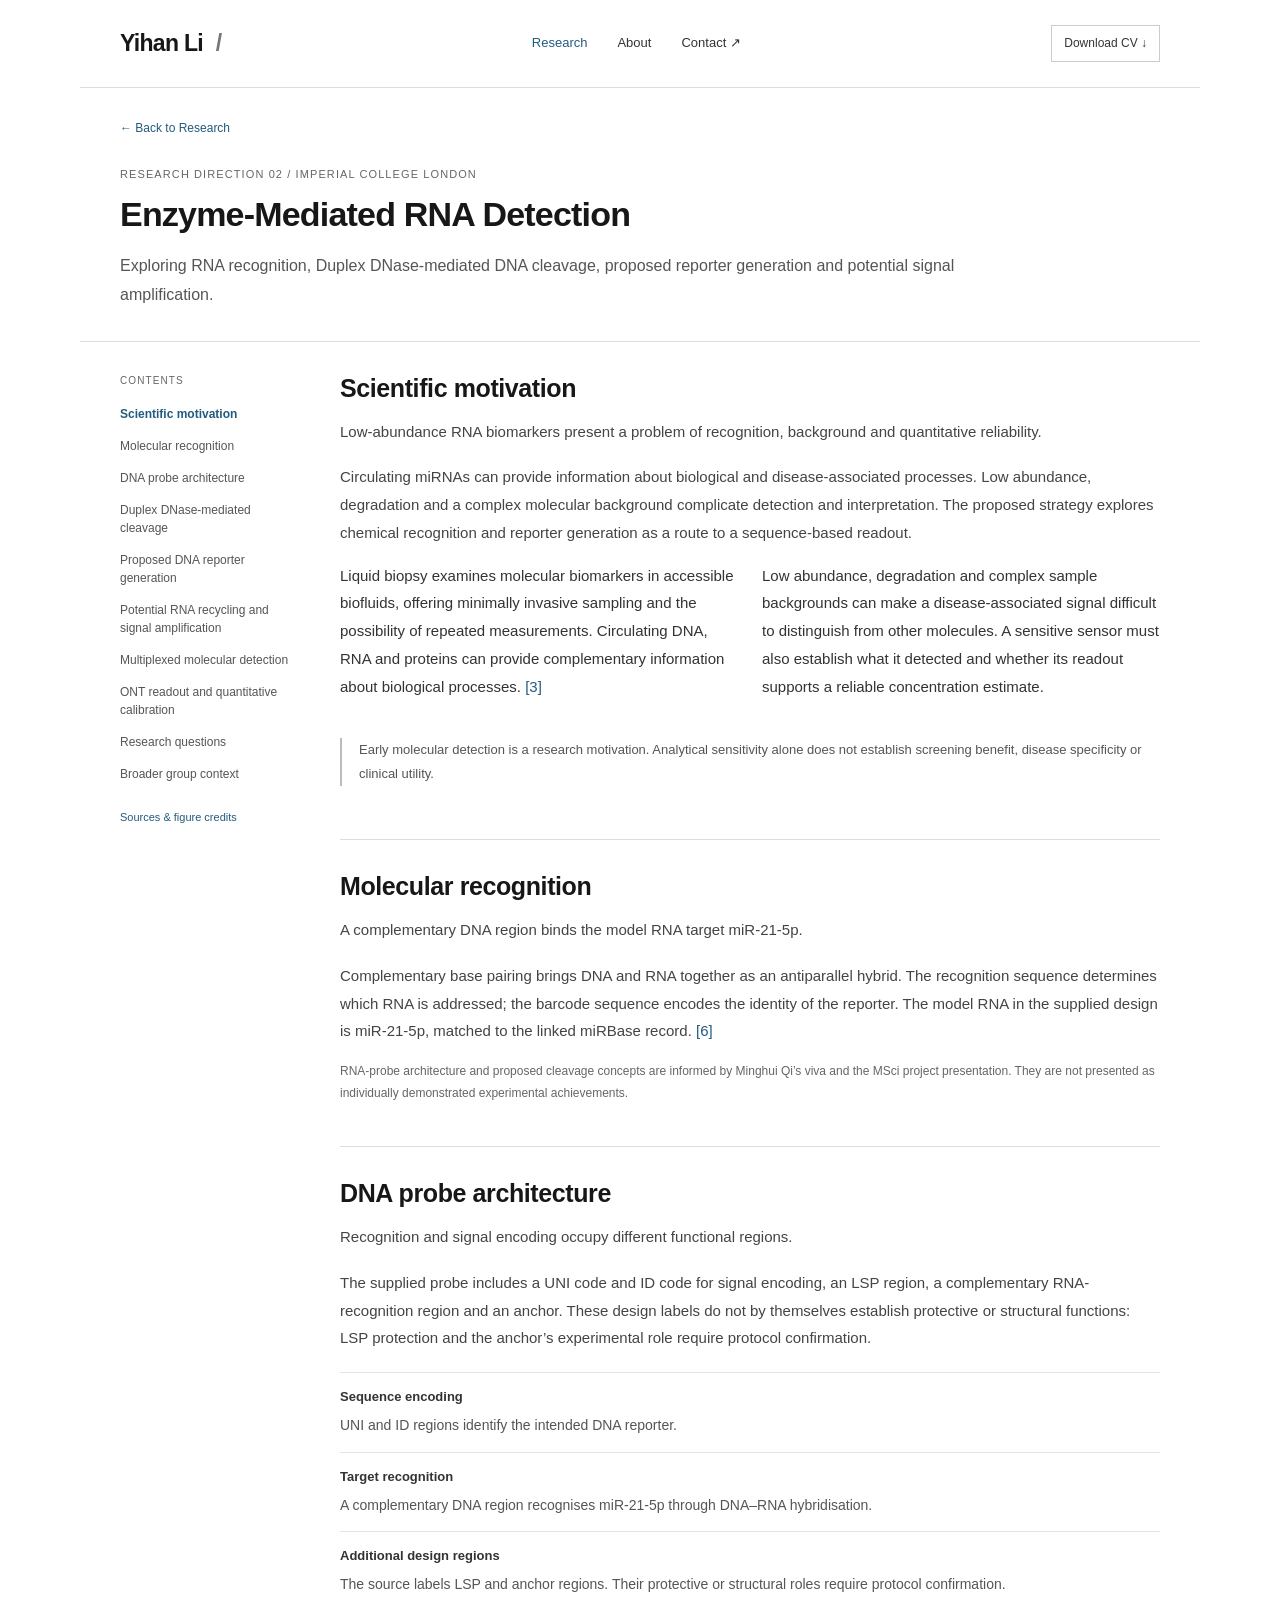
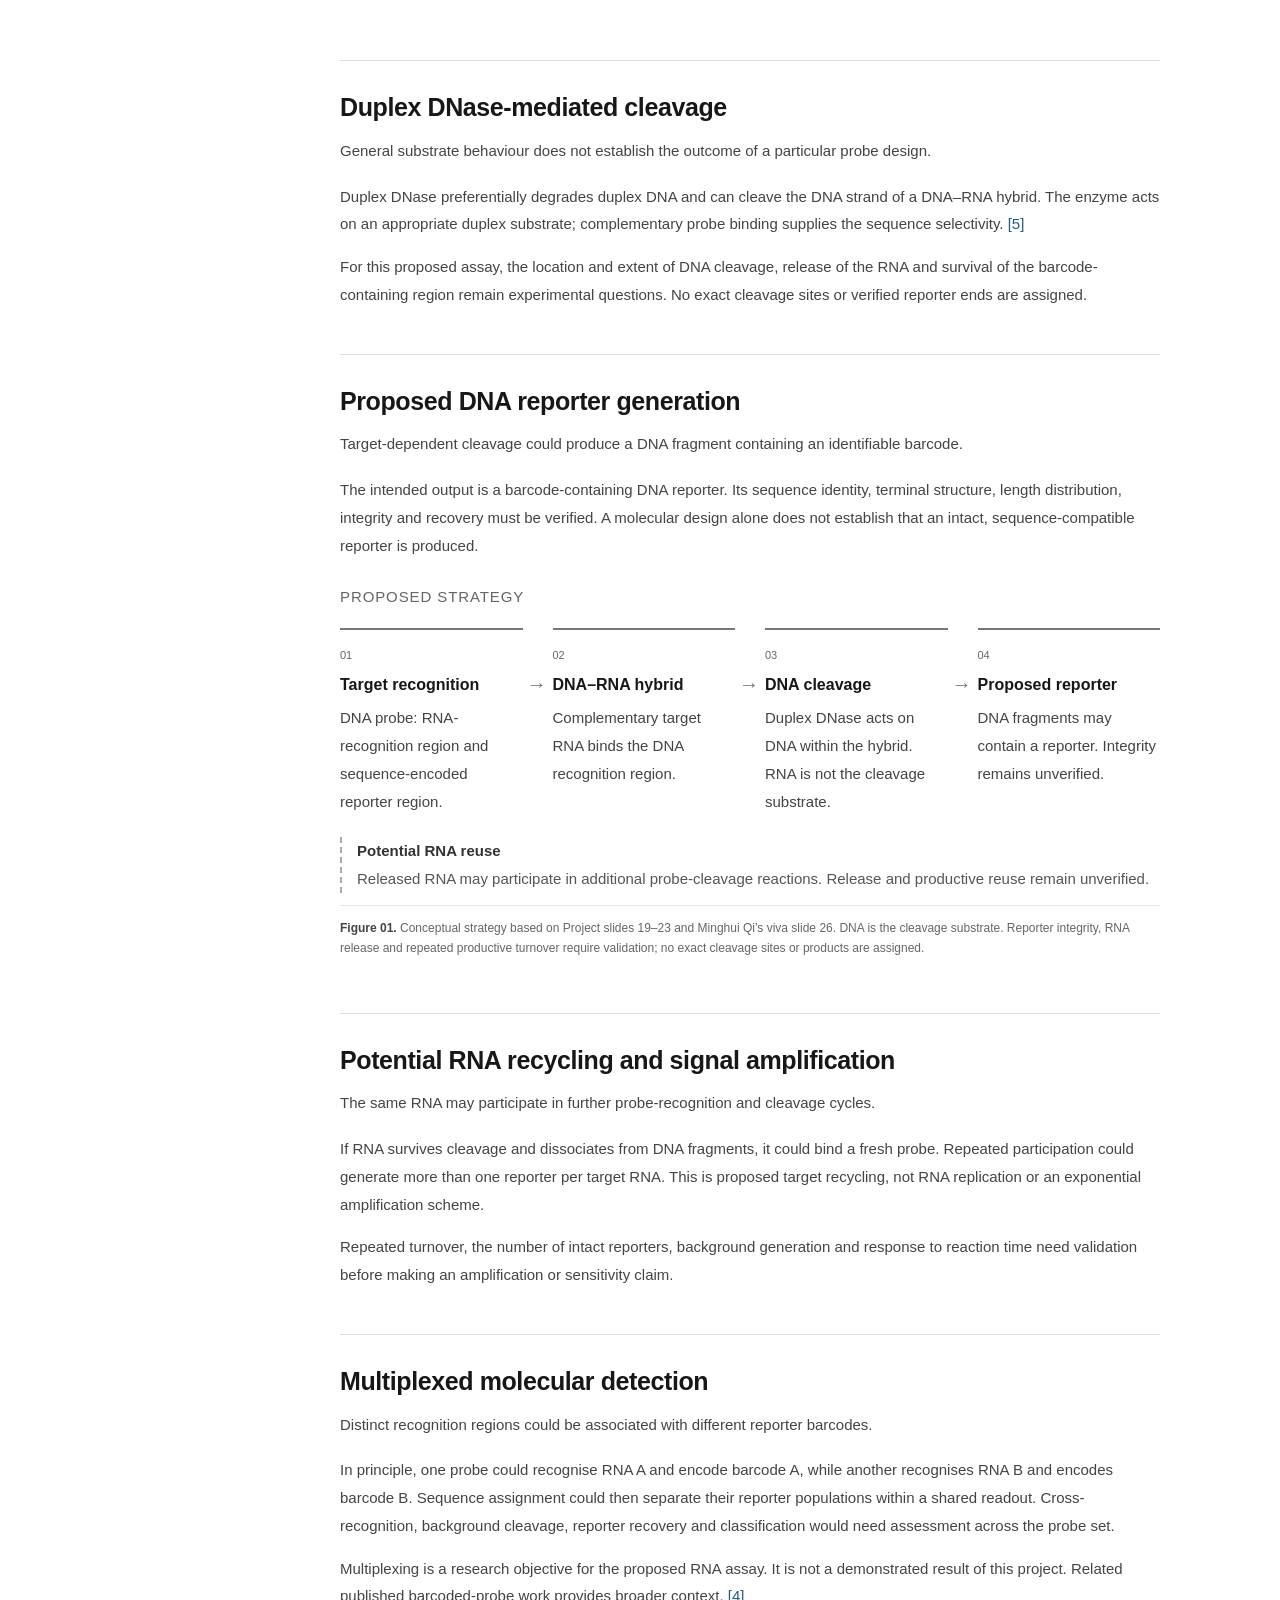
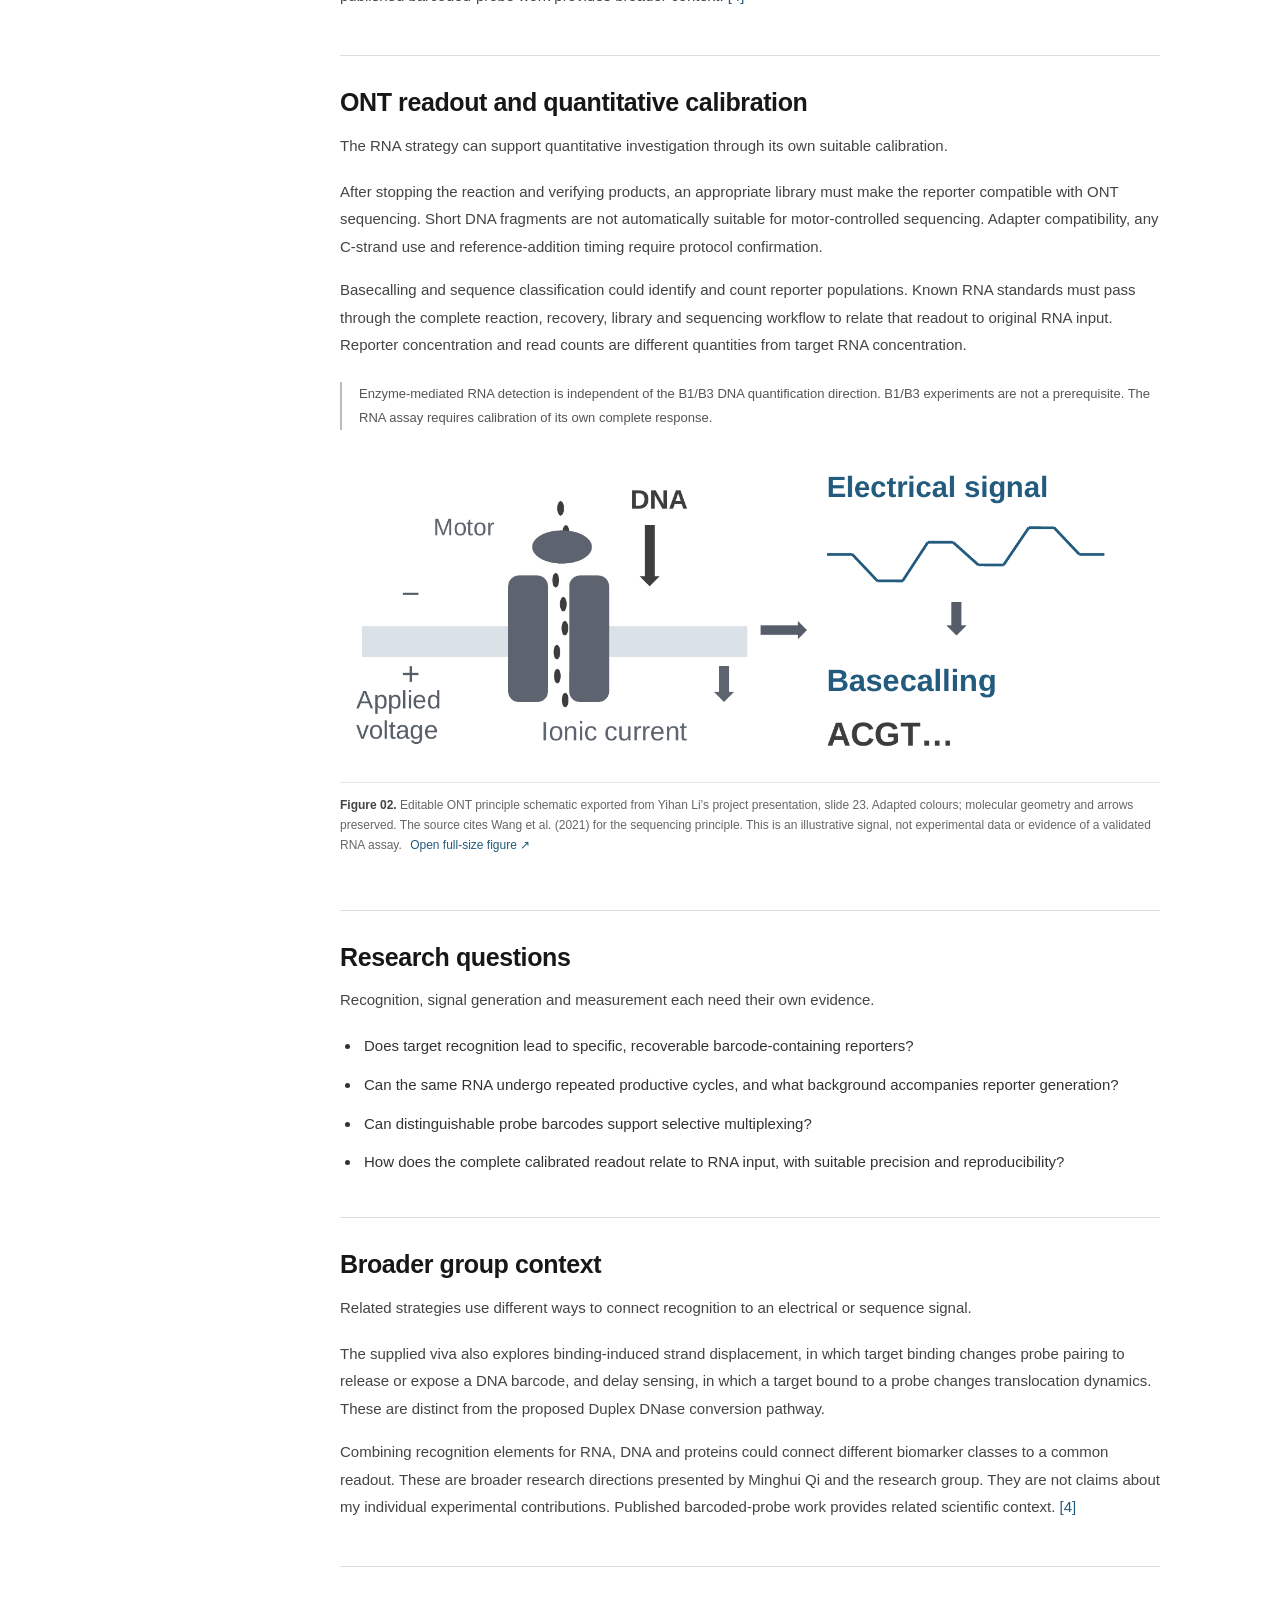
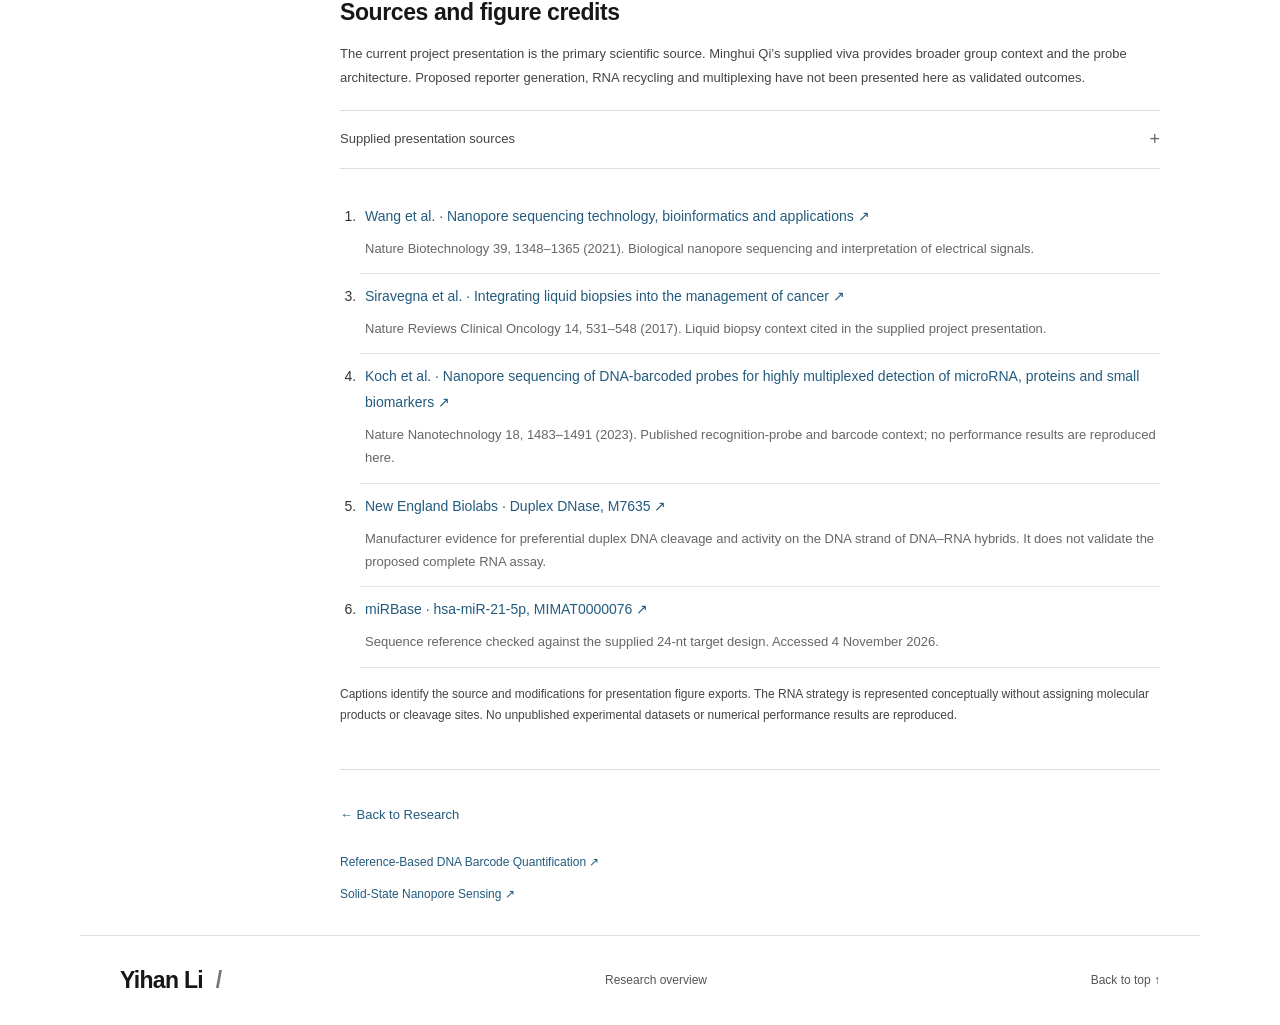
==== commit 3c7a3dd1: "Apply white academic research design and replace unverified molecular drawings with source exports a" ====
--- a/enzyme-mediated-rna-detection.html
+++ b/enzyme-mediated-rna-detection.html
@@ -1,4 +1,4 @@
 <!doctype html>
-<html lang="en"><head><meta charset="utf-8"><meta name="viewport" content="width=device-width,initial-scale=1"><title>Enzyme-Mediated RNA Detection | Yihan Li</title><meta name="description" content="Exploring RNA recognition, Duplex DNase-mediated DNA cleavage, proposed reporter generation and potential signal amplification."><meta name="theme-color" content="#183e36"><link rel="icon" href="assets/favicon.svg" type="image/svg+xml"><link rel="stylesheet" href="styles.css"><link rel="stylesheet" href="research.css"><script src="research.js" defer></script></head>
+<html lang="en"><head><meta charset="utf-8"><meta name="viewport" content="width=device-width,initial-scale=1"><title>Enzyme-Mediated RNA Detection | Yihan Li</title><meta name="description" content="Exploring RNA recognition, Duplex DNase-mediated DNA cleavage, proposed reporter generation and potential signal amplification."><meta name="theme-color" content="#ffffff"><link rel="icon" href="assets/favicon.svg" type="image/svg+xml"><link rel="stylesheet" href="styles.css"><link rel="stylesheet" href="research.css"><script src="research.js" defer></script></head>
 <body class="research-page research-detail-page"><a class="skip" href="#main">Skip to content</a><header class="header wrap"><a class="wordmark" href="index.html" aria-label="Yihan Li, home">Yihan Li<span> / </span></a><nav aria-label="Main navigation"><a href="nanopore.html" aria-current="page">Research</a><a href="index.html#about">About</a><a href="index.html#contact">Contact ↗</a></nav><a class="cv-link" href="assets/Yihan_Li_CV_2026.pdf" download>Download CV ↓</a></header>
-<main id="main"><header class="detail-heading wrap"><a class="back-link" href="nanopore.html">← Back to Research</a><p class="eyebrow">RESEARCH DIRECTION 02 / IMPERIAL COLLEGE LONDON</p><h1>Enzyme-Mediated RNA Detection</h1><p>Exploring RNA recognition, Duplex DNase-mediated DNA cleavage, proposed reporter generation and potential signal amplification.</p></header><div class="research-layout wrap"><aside class="research-contents"><p class="eyebrow">ON THIS PAGE</p><nav aria-label="Research contents"><a href="#biomarkers"><span>01</span>Scientific motivation</a><a href="#recognition"><span>02</span>Molecular recognition</a><a href="#probe-design"><span>03</span>DNA probe architecture</a><a href="#cleavage"><span>04</span>Duplex DNase-mediated cleavage</a><a href="#reporters"><span>05</span>Proposed DNA reporter generation</a><a href="#recycling"><span>06</span>Potential RNA recycling and signal amplification</a><a href="#multiplexing"><span>07</span>Multiplexed molecular detection</a><a href="#readout"><span>08</span>ONT readout and quantitative calibration</a><a href="#questions"><span>09</span>Research questions</a><a href="#group-context"><span>10</span>Broader group context</a></nav><a class="contents-reference" href="#references">Sources & attribution ↗</a></aside><div class="research-article"><section class="research-topic" id="biomarkers" aria-labelledby="biomarkers-title"><header class="topic-header"><p class="eyebrow">01 / Enzyme-Mediated RNA Detection</p><h2 id="biomarkers-title">Scientific motivation</h2><p class="topic-lead">Low-abundance RNA biomarkers present a problem of recognition, background and quantitative reliability.</p></header><p>Circulating miRNAs can provide information about biological and disease-associated processes. Low abundance, degradation and a complex molecular background complicate detection and interpretation. The proposed strategy explores chemical recognition and reporter generation as a route to a sequence-based readout.</p><div class="prose-columns"><p>Liquid biopsy examines molecular biomarkers in accessible biofluids, offering minimally invasive sampling and the possibility of repeated measurements. Circulating DNA, RNA and proteins can provide complementary information about biological processes. <a class="cite" href="#ref-3">[3]</a></p><p>Low abundance, degradation and complex sample backgrounds can make a disease-associated signal difficult to distinguish from other molecules. A sensitive sensor must also establish what it detected and whether its readout supports a reliable concentration estimate.</p></div><figure class="science-figure"><a href="research-assets/biomarker-workflow.svg" target="_blank" rel="noopener" aria-label="Open full-size figure: Four stages from disease-associated molecular changes to nanopore readout"><img src="research-assets/biomarker-workflow.svg" alt="Four stages from disease-associated molecular changes to nanopore readout" loading="lazy"></a><figcaption><span>Figure 01</span> Molecular recognition connects the biomarker to an interpretable readout. This is a conceptual analytical workflow, not a clinical diagnostic pathway.</figcaption></figure><p class="context-note">Early molecular detection is a research motivation. Analytical sensitivity alone does not establish screening benefit, disease specificity or clinical utility.</p></section><section class="research-topic" id="recognition" aria-labelledby="recognition-title"><header class="topic-header"><p class="eyebrow">02 / Enzyme-Mediated RNA Detection</p><h2 id="recognition-title">Molecular recognition</h2><p class="topic-lead">A complementary DNA region binds the model RNA target miR-21-5p.</p></header><p>Complementary base pairing brings DNA and RNA together as an antiparallel hybrid. The recognition sequence determines which RNA is addressed; the barcode sequence encodes the identity of the reporter. The model RNA in the supplied design is miR-21-5p, matched to the linked miRBase record. <a href="#ref-6">[6]</a></p><p class="attribution">RNA-probe architecture and proposed cleavage concepts are informed by Minghui Qi’s viva and the MSci project presentation. They are not presented as individually demonstrated experimental achievements.</p></section><section class="research-topic" id="probe-design" aria-labelledby="probe-design-title"><header class="topic-header"><p class="eyebrow">03 / Enzyme-Mediated RNA Detection</p><h2 id="probe-design-title">DNA probe architecture</h2><p class="topic-lead">Recognition and signal encoding occupy different functional regions.</p></header><p>The supplied probe includes a UNI code and ID code for signal encoding, an LSP region, a complementary RNA-recognition region and an anchor. These design labels do not by themselves establish protective or structural functions: LSP protection and the anchor’s experimental role require protocol confirmation.</p><figure class="science-figure"><a href="research-assets/rna-probe.svg" target="_blank" rel="noopener" aria-label="Open full-size figure: Five functional regions of the 83-nt probe and the miR-21-5p target sequence"><img src="research-assets/rna-probe.svg" alt="Five functional regions of the 83-nt probe and the miR-21-5p target sequence" loading="lazy"></a><figcaption><span>Figure 02</span> Source-supported probe architecture: UNI code, ID code, LSP, complementary recognition region and anchor. The 24-nt RNA sequence matches the supplied design and miRBase MIMAT0000076. <a href="#ref-6">[6]</a> LSP protection and the anchor’s experimental role require confirmation.</figcaption></figure></section><section class="research-topic" id="cleavage" aria-labelledby="cleavage-title"><header class="topic-header"><p class="eyebrow">04 / Enzyme-Mediated RNA Detection</p><h2 id="cleavage-title">Duplex DNase-mediated cleavage</h2><p class="topic-lead">General substrate behaviour does not establish the outcome of a particular probe design.</p></header><p>Duplex DNase preferentially degrades duplex DNA and can cleave the DNA strand of a DNA–RNA hybrid. The enzyme acts on an appropriate duplex substrate; complementary probe binding supplies the sequence selectivity. <a href="#ref-5">[5]</a></p><p>For this proposed assay, the location and extent of DNA cleavage, release of the RNA and survival of the barcode-containing region remain experimental questions. No exact cleavage sites or verified reporter ends are assigned.</p></section><section class="research-topic" id="reporters" aria-labelledby="reporters-title"><header class="topic-header"><p class="eyebrow">05 / Enzyme-Mediated RNA Detection</p><h2 id="reporters-title">Proposed DNA reporter generation</h2><p class="topic-lead">Target-dependent cleavage could produce a DNA fragment containing an identifiable barcode.</p></header><p>The intended output is a barcode-containing DNA reporter. Its sequence identity, terminal structure, length distribution, integrity and recovery must be verified. A molecular design alone does not establish that an intact, sequence-compatible reporter is produced.</p><figure class="science-figure"><a href="research-assets/rna-reaction.svg" target="_blank" rel="noopener" aria-label="Open full-size figure: Six-step proposed mechanism with explicit DNA–RNA antiparallel pairing and unverified RNA recycling"><img src="research-assets/rna-reaction.svg" alt="Six-step proposed mechanism with explicit DNA–RNA antiparallel pairing and unverified RNA recycling" loading="lazy"></a><figcaption><span>Figure 03</span> Proposed recognition, cleavage and readout pathway. DNA runs 5′→3′ across the page and its paired RNA runs 3′→5′. Dashed DNA segments denote unspecified cleavage products, not assigned cut sites. The reporter endpoint and RNA recycling remain unverified.</figcaption></figure></section><section class="research-topic" id="recycling" aria-labelledby="recycling-title"><header class="topic-header"><p class="eyebrow">06 / Enzyme-Mediated RNA Detection</p><h2 id="recycling-title">Potential RNA recycling and signal amplification</h2><p class="topic-lead">The same RNA may participate in further probe-recognition and cleavage cycles.</p></header><p>If RNA survives cleavage and dissociates from DNA fragments, it could bind a fresh probe. Repeated participation could generate more than one reporter per target RNA. This is proposed target recycling, not RNA replication or an exponential amplification scheme.</p><p>Repeated turnover, the number of intact reporters, background generation and response to reaction time need validation before making an amplification or sensitivity claim.</p></section><section class="research-topic" id="multiplexing" aria-labelledby="multiplexing-title"><header class="topic-header"><p class="eyebrow">07 / Enzyme-Mediated RNA Detection</p><h2 id="multiplexing-title">Multiplexed molecular detection</h2><p class="topic-lead">Distinct recognition regions could be associated with different reporter barcodes.</p></header><p>In principle, one probe could recognise RNA A and encode barcode A, while another recognises RNA B and encodes barcode B. Sequence assignment could then separate their reporter populations within a shared readout. Cross-recognition, background cleavage, reporter recovery and classification would need assessment across the probe set.</p><p>Multiplexing is a research objective for the proposed RNA assay. It is not a demonstrated result of this project. Related published barcoded-probe work provides broader context. <a href="#ref-4">[4]</a></p></section><section class="research-topic" id="readout" aria-labelledby="readout-title"><header class="topic-header"><p class="eyebrow">08 / Enzyme-Mediated RNA Detection</p><h2 id="readout-title">ONT readout and quantitative calibration</h2><p class="topic-lead">The RNA strategy can support quantitative investigation through its own suitable calibration.</p></header><p>After stopping the reaction and verifying products, an appropriate library must make the reporter compatible with ONT sequencing. Short DNA fragments are not automatically suitable for motor-controlled sequencing. Adapter compatibility, any C-strand use and reference-addition timing require protocol confirmation.</p><p>Basecalling and sequence classification could identify and count reporter populations. Known RNA standards must pass through the complete reaction, recovery, library and sequencing workflow to relate that readout to original RNA input. Reporter concentration and read counts are different quantities from target RNA concentration.</p><p class="context-note">Enzyme-mediated RNA detection is independent of the B1/B3 DNA quantification direction. B1/B3 experiments are not a prerequisite. The RNA assay requires calibration of its own complete response.</p></section><section class="research-topic" id="questions" aria-labelledby="questions-title"><header class="topic-header"><p class="eyebrow">09 / Enzyme-Mediated RNA Detection</p><h2 id="questions-title">Research questions</h2><p class="topic-lead">Recognition, signal generation and measurement each need their own evidence.</p></header><ul class="research-questions"><li>Does target recognition lead to specific, recoverable barcode-containing reporters?</li><li>Can the same RNA undergo repeated productive cycles, and what background accompanies reporter generation?</li><li>Can distinguishable probe barcodes support selective multiplexing?</li><li>How does the complete calibrated readout relate to RNA input, with suitable precision and reproducibility?</li></ul></section><section class="research-topic" id="group-context" aria-labelledby="group-context-title"><header class="topic-header"><p class="eyebrow">10 / Enzyme-Mediated RNA Detection</p><h2 id="group-context-title">Broader group context</h2><p class="topic-lead">Related strategies use different ways to connect recognition to an electrical or sequence signal.</p></header><p>The supplied viva also explores binding-induced strand displacement, in which target binding changes probe pairing to release or expose a DNA barcode, and delay sensing, in which a target bound to a probe changes translocation dynamics. These are distinct from the proposed Duplex DNase conversion pathway.</p><p>Combining recognition elements for RNA, DNA and proteins could connect different biomarker classes to a common readout. These are broader research directions presented by Minghui Qi and the research group. They are not claims about my individual experimental contributions. Published barcoded-probe work provides related scientific context. <a href="#ref-4">[4]</a></p></section><section class="research-topic references" id="references"><p class="eyebrow">SOURCES & ATTRIBUTION</p><h2>Sources and research context</h2><p>The current project presentation is the primary scientific source. Minghui Qi’s supplied viva provides broader group context and the probe architecture. Proposed reporter generation, RNA recycling and multiplexing have not been presented here as validated outcomes.</p><details class="research-detail"><summary>Supplied presentation sources</summary><div><p>Yihan Li, <cite>Nanopore-Based DNA Barcode Quantification Towards Early Disease Detection</cite>, MSci project presentation, Imperial College London (2026).</p><p>Minghui Qi, <cite>Multiplexed and Multimodal Liquid Biopsy for Early-Stage Disease (Cancer) Detection Using the Oxford Nanopore Platform</cite>, viva presentation, Imperial College London (2026), supervisor Joshua Edel. Broader group concepts and proposals are not attributed as Yihan Li’s individual experimental contributions.</p></div></details><ol><li id="ref-1" value="1"><a href="https://doi.org/10.1038/s41587-021-01108-x">Wang et al. · Nanopore sequencing technology, bioinformatics and applications ↗</a><p>Nature Biotechnology 39, 1348–1365 (2021). Biological nanopore sequencing and interpretation of electrical signals.</p></li><li id="ref-3" value="3"><a href="https://doi.org/10.1038/nrclinonc.2017.14">Siravegna et al. · Integrating liquid biopsies into the management of cancer ↗</a><p>Nature Reviews Clinical Oncology 14, 531–548 (2017). Liquid biopsy context cited in the supplied project presentation.</p></li><li id="ref-4" value="4"><a href="https://doi.org/10.1038/s41565-023-01479-z">Koch et al. · Nanopore sequencing of DNA-barcoded probes for highly multiplexed detection of microRNA, proteins and small biomarkers ↗</a><p>Nature Nanotechnology 18, 1483–1491 (2023). Published recognition-probe and barcode context; no performance results are reproduced here.</p></li><li id="ref-5" value="5"><a href="https://www.neb.com/en-us/products/m7635-duplex-dnase">New England Biolabs · Duplex DNase, M7635 ↗</a><p>Manufacturer evidence for preferential duplex DNA cleavage and activity on the DNA strand of DNA–RNA hybrids. It does not validate the proposed complete RNA assay.</p></li><li id="ref-6" value="6"><a href="https://www.mirbase.org/mature/MIMAT0000076">miRBase · hsa-miR-21-5p, MIMAT0000076 ↗</a><p>Sequence reference checked against the supplied 24-nt target design. Accessed 4 November 2026.</p></li></ol><p class="source-note">All scientific schematics are original conceptual illustrations. No unpublished experimental data or numerical performance results are reproduced.</p></section><nav class="detail-return" aria-label="Research pages"><a class="explore-research" href="nanopore.html">← Back to Research</a><div><a href="reference-quantification.html">Reference-Based DNA Barcode Quantification ↗</a><a href="solid-state-nanopores.html">Solid-State Nanopore Sensing ↗</a></div></nav></div></div></main><footer class="wrap"><a class="wordmark" href="index.html">Yihan Li<span> / </span></a><a href="nanopore.html">Research overview</a><a href="#main">Back to top ↑</a></footer></body></html>+<main id="main"><header class="detail-heading wrap"><a class="back-link" href="nanopore.html">← Back to Research</a><p class="eyebrow">RESEARCH DIRECTION 02 / IMPERIAL COLLEGE LONDON</p><h1>Enzyme-Mediated RNA Detection</h1><p>Exploring RNA recognition, Duplex DNase-mediated DNA cleavage, proposed reporter generation and potential signal amplification.</p></header><div class="research-layout wrap"><aside class="research-contents"><p class="eyebrow">CONTENTS</p><nav aria-label="Research contents"><a href="#biomarkers">Scientific motivation</a><a href="#recognition">Molecular recognition</a><a href="#probe-design">DNA probe architecture</a><a href="#cleavage">Duplex DNase-mediated cleavage</a><a href="#reporters">Proposed DNA reporter generation</a><a href="#recycling">Potential RNA recycling and signal amplification</a><a href="#multiplexing">Multiplexed molecular detection</a><a href="#readout">ONT readout and quantitative calibration</a><a href="#questions">Research questions</a><a href="#group-context">Broader group context</a></nav><a class="contents-reference" href="#references">Sources & figure credits</a></aside><div class="research-article"><section class="research-topic" id="biomarkers" aria-labelledby="biomarkers-title"><header class="topic-header"><h2 id="biomarkers-title">Scientific motivation</h2><p class="topic-lead">Low-abundance RNA biomarkers present a problem of recognition, background and quantitative reliability.</p></header><p>Circulating miRNAs can provide information about biological and disease-associated processes. Low abundance, degradation and a complex molecular background complicate detection and interpretation. The proposed strategy explores chemical recognition and reporter generation as a route to a sequence-based readout.</p><div class="prose-columns"><p>Liquid biopsy examines molecular biomarkers in accessible biofluids, offering minimally invasive sampling and the possibility of repeated measurements. Circulating DNA, RNA and proteins can provide complementary information about biological processes. <a class="cite" href="#ref-3">[3]</a></p><p>Low abundance, degradation and complex sample backgrounds can make a disease-associated signal difficult to distinguish from other molecules. A sensitive sensor must also establish what it detected and whether its readout supports a reliable concentration estimate.</p></div><p class="context-note">Early molecular detection is a research motivation. Analytical sensitivity alone does not establish screening benefit, disease specificity or clinical utility.</p></section><section class="research-topic" id="recognition" aria-labelledby="recognition-title"><header class="topic-header"><h2 id="recognition-title">Molecular recognition</h2><p class="topic-lead">A complementary DNA region binds the model RNA target miR-21-5p.</p></header><p>Complementary base pairing brings DNA and RNA together as an antiparallel hybrid. The recognition sequence determines which RNA is addressed; the barcode sequence encodes the identity of the reporter. The model RNA in the supplied design is miR-21-5p, matched to the linked miRBase record. <a href="#ref-6">[6]</a></p><p class="attribution">RNA-probe architecture and proposed cleavage concepts are informed by Minghui Qi’s viva and the MSci project presentation. They are not presented as individually demonstrated experimental achievements.</p></section><section class="research-topic" id="probe-design" aria-labelledby="probe-design-title"><header class="topic-header"><h2 id="probe-design-title">DNA probe architecture</h2><p class="topic-lead">Recognition and signal encoding occupy different functional regions.</p></header><p>The supplied probe includes a UNI code and ID code for signal encoding, an LSP region, a complementary RNA-recognition region and an anchor. These design labels do not by themselves establish protective or structural functions: LSP protection and the anchor’s experimental role require protocol confirmation.</p><dl class="probe-regions"><div><dt>Sequence encoding</dt><dd>UNI and ID regions identify the intended DNA reporter.</dd></div><div><dt>Target recognition</dt><dd>A complementary DNA region recognises miR-21-5p through DNA–RNA hybridisation.</dd></div><div><dt>Additional design regions</dt><dd>The source labels LSP and anchor regions. Their protective or structural roles require protocol confirmation.</dd></div></dl></section><section class="research-topic" id="cleavage" aria-labelledby="cleavage-title"><header class="topic-header"><h2 id="cleavage-title">Duplex DNase-mediated cleavage</h2><p class="topic-lead">General substrate behaviour does not establish the outcome of a particular probe design.</p></header><p>Duplex DNase preferentially degrades duplex DNA and can cleave the DNA strand of a DNA–RNA hybrid. The enzyme acts on an appropriate duplex substrate; complementary probe binding supplies the sequence selectivity. <a href="#ref-5">[5]</a></p><p>For this proposed assay, the location and extent of DNA cleavage, release of the RNA and survival of the barcode-containing region remain experimental questions. No exact cleavage sites or verified reporter ends are assigned.</p></section><section class="research-topic" id="reporters" aria-labelledby="reporters-title"><header class="topic-header"><h2 id="reporters-title">Proposed DNA reporter generation</h2><p class="topic-lead">Target-dependent cleavage could produce a DNA fragment containing an identifiable barcode.</p></header><p>The intended output is a barcode-containing DNA reporter. Its sequence identity, terminal structure, length distribution, integrity and recovery must be verified. A molecular design alone does not establish that an intact, sequence-compatible reporter is produced.</p><figure class="science-figure conceptual-figure" aria-label="Conceptual RNA-recognition and DNA-cleavage strategy"><p class="scheme-status">PROPOSED STRATEGY</p><ol class="conceptual-steps"><li><span class="scheme-number">01</span><h3>Target recognition</h3><p>DNA probe: RNA-recognition region and sequence-encoded reporter region.</p></li><li><span class="scheme-number">02</span><h3>DNA–RNA hybrid</h3><p>Complementary target RNA binds the DNA recognition region.</p></li><li><span class="scheme-number">03</span><h3>DNA cleavage</h3><p>Duplex DNase acts on DNA within the hybrid. RNA is not the cleavage substrate.</p></li><li><span class="scheme-number">04</span><h3>Proposed reporter</h3><p>DNA fragments may contain a reporter. Integrity remains unverified.</p></li></ol><p class="recycling-note"><strong>Potential RNA reuse</strong> Released RNA may participate in additional probe-cleavage reactions. Release and productive reuse remain unverified.</p><figcaption><span class="figure-number">Figure 01.</span> Conceptual strategy based on Project slides 19–23 and Minghui Qi’s viva slide 26. DNA is the cleavage substrate. Reporter integrity, RNA release and repeated productive turnover require validation; no exact cleavage sites or products are assigned.</figcaption></figure></section><section class="research-topic" id="recycling" aria-labelledby="recycling-title"><header class="topic-header"><h2 id="recycling-title">Potential RNA recycling and signal amplification</h2><p class="topic-lead">The same RNA may participate in further probe-recognition and cleavage cycles.</p></header><p>If RNA survives cleavage and dissociates from DNA fragments, it could bind a fresh probe. Repeated participation could generate more than one reporter per target RNA. This is proposed target recycling, not RNA replication or an exponential amplification scheme.</p><p>Repeated turnover, the number of intact reporters, background generation and response to reaction time need validation before making an amplification or sensitivity claim.</p></section><section class="research-topic" id="multiplexing" aria-labelledby="multiplexing-title"><header class="topic-header"><h2 id="multiplexing-title">Multiplexed molecular detection</h2><p class="topic-lead">Distinct recognition regions could be associated with different reporter barcodes.</p></header><p>In principle, one probe could recognise RNA A and encode barcode A, while another recognises RNA B and encodes barcode B. Sequence assignment could then separate their reporter populations within a shared readout. Cross-recognition, background cleavage, reporter recovery and classification would need assessment across the probe set.</p><p>Multiplexing is a research objective for the proposed RNA assay. It is not a demonstrated result of this project. Related published barcoded-probe work provides broader context. <a href="#ref-4">[4]</a></p></section><section class="research-topic" id="readout" aria-labelledby="readout-title"><header class="topic-header"><h2 id="readout-title">ONT readout and quantitative calibration</h2><p class="topic-lead">The RNA strategy can support quantitative investigation through its own suitable calibration.</p></header><p>After stopping the reaction and verifying products, an appropriate library must make the reporter compatible with ONT sequencing. Short DNA fragments are not automatically suitable for motor-controlled sequencing. Adapter compatibility, any C-strand use and reference-addition timing require protocol confirmation.</p><p>Basecalling and sequence classification could identify and count reporter populations. Known RNA standards must pass through the complete reaction, recovery, library and sequencing workflow to relate that readout to original RNA input. Reporter concentration and read counts are different quantities from target RNA concentration.</p><p class="context-note">Enzyme-mediated RNA detection is independent of the B1/B3 DNA quantification direction. B1/B3 experiments are not a prerequisite. The RNA assay requires calibration of its own complete response.</p><figure class="science-figure"><div class="figure-scroll" tabindex="0" role="region" aria-label="Source schematic of motor-controlled DNA transport through a biological pore, ionic current, an illustrative electrical signal and basecalling.. Scroll horizontally on small screens."><img src="research-assets/project-ont-readout.png" alt="Source schematic of motor-controlled DNA transport through a biological pore, ionic current, an illustrative electrical signal and basecalling." loading="lazy" width="1415" height="544" style="--figure-min-width:520px"></div><figcaption><span class="figure-number">Figure 02.</span> Editable ONT principle schematic exported from Yihan Li’s project presentation, slide 23. Adapted colours; molecular geometry and arrows preserved. The source cites Wang et al. (2021) for the sequencing principle. This is an illustrative signal, not experimental data or evidence of a validated RNA assay. <a class="figure-open" href="research-assets/project-ont-readout.png" target="_blank" rel="noopener">Open full-size figure ↗</a></figcaption></figure></section><section class="research-topic" id="questions" aria-labelledby="questions-title"><header class="topic-header"><h2 id="questions-title">Research questions</h2><p class="topic-lead">Recognition, signal generation and measurement each need their own evidence.</p></header><ul class="research-questions"><li>Does target recognition lead to specific, recoverable barcode-containing reporters?</li><li>Can the same RNA undergo repeated productive cycles, and what background accompanies reporter generation?</li><li>Can distinguishable probe barcodes support selective multiplexing?</li><li>How does the complete calibrated readout relate to RNA input, with suitable precision and reproducibility?</li></ul></section><section class="research-topic" id="group-context" aria-labelledby="group-context-title"><header class="topic-header"><h2 id="group-context-title">Broader group context</h2><p class="topic-lead">Related strategies use different ways to connect recognition to an electrical or sequence signal.</p></header><p>The supplied viva also explores binding-induced strand displacement, in which target binding changes probe pairing to release or expose a DNA barcode, and delay sensing, in which a target bound to a probe changes translocation dynamics. These are distinct from the proposed Duplex DNase conversion pathway.</p><p>Combining recognition elements for RNA, DNA and proteins could connect different biomarker classes to a common readout. These are broader research directions presented by Minghui Qi and the research group. They are not claims about my individual experimental contributions. Published barcoded-probe work provides related scientific context. <a href="#ref-4">[4]</a></p></section><section class="research-topic references" id="references"><h2>Sources and figure credits</h2><p>The current project presentation is the primary scientific source. Minghui Qi’s supplied viva provides broader group context and the probe architecture. Proposed reporter generation, RNA recycling and multiplexing have not been presented here as validated outcomes.</p><details class="research-detail"><summary>Supplied presentation sources</summary><div><p>Yihan Li, <cite>Nanopore-Based DNA Barcode Quantification Towards Early Disease Detection</cite>, MSci project presentation, Imperial College London (2026).</p><p>Minghui Qi, <cite>Multiplexed and Multimodal Liquid Biopsy for Early-Stage Disease (Cancer) Detection Using the Oxford Nanopore Platform</cite>, viva presentation, Imperial College London (2026), supervisor Joshua Edel. Broader group concepts and proposals are not attributed as Yihan Li’s individual experimental contributions.</p></div></details><ol><li id="ref-1" value="1"><a href="https://doi.org/10.1038/s41587-021-01108-x">Wang et al. · Nanopore sequencing technology, bioinformatics and applications ↗</a><p>Nature Biotechnology 39, 1348–1365 (2021). Biological nanopore sequencing and interpretation of electrical signals.</p></li><li id="ref-3" value="3"><a href="https://doi.org/10.1038/nrclinonc.2017.14">Siravegna et al. · Integrating liquid biopsies into the management of cancer ↗</a><p>Nature Reviews Clinical Oncology 14, 531–548 (2017). Liquid biopsy context cited in the supplied project presentation.</p></li><li id="ref-4" value="4"><a href="https://doi.org/10.1038/s41565-023-01479-z">Koch et al. · Nanopore sequencing of DNA-barcoded probes for highly multiplexed detection of microRNA, proteins and small biomarkers ↗</a><p>Nature Nanotechnology 18, 1483–1491 (2023). Published recognition-probe and barcode context; no performance results are reproduced here.</p></li><li id="ref-5" value="5"><a href="https://www.neb.com/en-us/products/m7635-duplex-dnase">New England Biolabs · Duplex DNase, M7635 ↗</a><p>Manufacturer evidence for preferential duplex DNA cleavage and activity on the DNA strand of DNA–RNA hybrids. It does not validate the proposed complete RNA assay.</p></li><li id="ref-6" value="6"><a href="https://www.mirbase.org/mature/MIMAT0000076">miRBase · hsa-miR-21-5p, MIMAT0000076 ↗</a><p>Sequence reference checked against the supplied 24-nt target design. Accessed 4 November 2026.</p></li></ol><p class="source-note">Captions identify the source and modifications for presentation figure exports. The RNA strategy is represented conceptually without assigning molecular products or cleavage sites. No unpublished experimental datasets or numerical performance results are reproduced.</p></section><nav class="detail-return" aria-label="Research pages"><a class="explore-research" href="nanopore.html">← Back to Research</a><div><a href="reference-quantification.html">Reference-Based DNA Barcode Quantification ↗</a><a href="solid-state-nanopores.html">Solid-State Nanopore Sensing ↗</a></div></nav></div></div></main><footer class="wrap"><a class="wordmark" href="index.html">Yihan Li<span> / </span></a><a href="nanopore.html">Research overview</a><a href="#main">Back to top ↑</a></footer></body></html>
--- a/research.css
+++ b/research.css
@@ -1,3 +1,2 @@
-.research-page{--blue:#557f9a;--copper:#b66b46;font-size:15px}.research-page .header{height:96px}.research-masthead{padding-top:37px;padding-bottom:62px}.back-link{font-size:11px;display:inline-block;color:var(--muted);border-bottom:1px solid transparent}.back-link:hover{border-color:var(--muted)}.research-masthead>.eyebrow{margin-top:54px;margin-bottom:24px;color:#6f8061}.research-masthead h1{font-size:clamp(42px,5.8vw,76px);letter-spacing:-3.7px;line-height:1.06;margin-bottom:25px}.research-masthead h1 em{color:#758366}.masthead-subtitle{font-family:var(--serif);font-size:22px;color:#54674f;line-height:1.4;margin-bottom:22px}.masthead-intro{font-size:16px;max-width:640px;color:var(--muted)}.affiliations{display:flex;gap:60px;margin-top:35px;border-top:1px solid var(--line);padding-top:22px;font-size:12px}.affiliations small{display:block;font-size:10px;color:var(--muted);margin-top:3px}.research-layout{display:grid;grid-template-columns:193px minmax(0,1fr);gap:55px;border-top:1px solid var(--line);align-items:start}.research-contents{position:sticky;top:32px;padding-top:44px;padding-bottom:35px}.research-contents>.eyebrow{font-size:9px;margin-bottom:20px}.research-contents nav{display:flex;flex-direction:column;gap:0}.research-contents nav a{display:grid;grid-template-columns:23px 1fr;gap:4px;font-size:11px;line-height:1.5;padding:10px 8px 10px 0;border-left:2px solid transparent;transition:color .2s}.research-contents nav a span{font-family:monospace;font-size:9px;color:#93a088;padding-top:2px}.research-contents nav a:hover,.research-contents nav a[aria-current]{color:#87603c}.research-contents nav a[aria-current]{border-left-color:#91a17c;padding-left:8px;background:#edf1e6}.contents-reference{display:inline-block;margin-top:24px;font-size:10px;color:var(--muted)}.research-topic{padding:55px 0 60px;border-bottom:1px solid var(--line);scroll-margin-top:20px}.topic-header{margin-bottom:29px}.topic-header .eyebrow{font-size:9px;color:#7a896b;margin-bottom:19px}.research-topic h2{font-size:38px;letter-spacing:-1.5px;line-height:1.2;margin-bottom:21px}.topic-lead{font-size:17px;line-height:1.6;max-width:670px;margin-bottom:0}.research-article p{line-height:1.8}.research-article>section>p,.prose-columns p,.quiet-pair p,.research-detail p{font-size:13px;color:#5e6b62}.prose-columns{display:grid;grid-template-columns:1fr 1fr;gap:27px}.prose-columns p{margin-bottom:0}.science-figure{margin:33px 0 27px;padding:25px 20px 0;background:#f0f3eb;border:1px solid #e1e7d9;border-radius:3px;overflow:hidden}.science-figure>a{display:block}.science-figure img{display:block;width:100%;height:auto}.science-figure figcaption{border-top:1px solid #dbe2d3;padding:16px 0;font-size:10px;line-height:1.8;color:var(--muted)}.science-figure figcaption>span{color:#3f5f4e;font-weight:600;letter-spacing:.4px;margin-right:9px}.science-figure figcaption a,.cite,.context-note a{color:#527b8a;text-decoration:underline;text-underline-offset:3px}.scope-note{border-left:2px solid #8fa47e;background:#eef1e8;padding:22px 25px;margin-top:30px}.scope-note strong{font-size:12px;font-weight:600}.scope-note p{font-size:12px;color:var(--muted);margin:7px 0 0}.context-note{border-left:2px solid #b5a68d;padding:3px 0 3px 20px;font-size:12px!important;color:#6e7265!important;margin-top:28px}.quiet-pair{display:grid;grid-template-columns:1fr 1fr;gap:30px;margin-top:30px}.quiet-pair h3{font-size:17px;letter-spacing:-.35px;margin-bottom:12px}.quiet-pair p{margin-bottom:0}.formula-block{margin-top:30px;display:grid;grid-template-columns:1fr 1fr;gap:35px;padding:25px 0;border-block:1px solid var(--line);align-items:center}.formula-block .eyebrow{margin-bottom:12px;font-size:8px}.formula-block .formula{font-family:var(--serif);font-size:26px;line-height:1.65;margin-bottom:0;letter-spacing:-.5px}.formula-block>p{font-size:12px;color:var(--muted);margin:0}.attribution{font-size:11px!important;color:#7c7469!important}.research-detail{margin-top:28px;border-top:1px solid var(--line);border-bottom:1px solid var(--line)}.research-detail summary{display:flex;justify-content:space-between;padding:17px 0;font-size:12px;font-weight:500;gap:18px}.research-detail summary:after{content:'+';font-size:20px}.research-detail[open] summary:after{content:'−'}.research-detail>div{padding:0 0 10px}.placeholder-note .eyebrow{font-size:8px;margin:0 0 10px}.placeholder-note h3{font-size:19px;margin-bottom:8px}.placeholder-note dl{margin:20px 0 0}.placeholder-note dl>div{padding-top:14px;margin-top:13px;border-top:1px solid var(--line)}dt{font-size:11px;font-weight:600}dd{font-size:12px;line-height:1.7;color:var(--muted);margin:5px 0 0}.platform-comparison{display:grid;grid-template-columns:1fr 1fr;gap:35px}.platform-comparison article+article{border-left:1px solid var(--line);padding-left:35px}.platform-comparison .eyebrow{margin-bottom:12px;font-size:8px}.platform-comparison h3{font-size:21px;line-height:1.4;min-height:60px}.platform-comparison dl>div{margin-top:22px}.platform-line{height:43px;border-block:9px double #c5d1bb;position:relative;margin:25px 0 25px}.platform-line:before,.platform-line:after{content:'';width:18px;height:50px;background:#24594e;position:absolute;top:-13px;left:calc(50% - 24px);border-radius:40% 40% 15% 15%}.platform-line:after{left:calc(50% + 6px)}.platform-line span{height:75px;width:3px;background:#b66b46;position:absolute;top:-27px;left:50%;transform:rotate(8deg)}.solid-line{border:0;background:#a6b6bd;height:28px;margin-top:32px;margin-bottom:33px}.solid-line:before{width:20px;height:30px;background:var(--paper);left:calc(50% - 10px);top:-1px;border-radius:0}.solid-line:after{display:none}.perspective-list{margin:30px 0}.perspective-list article{display:flex;gap:25px;padding:23px 0;border-top:1px solid var(--line)}.perspective-list article>span{font-family:monospace;font-size:11px;color:#8d9c7c;padding-top:5px}.perspective-list h3{font-size:19px;margin-bottom:9px}.perspective-list p{font-size:13px;color:var(--muted);margin:0}.references h2{font-size:30px}.references .source-note{font-size:11px;color:var(--muted);line-height:1.8}.source-note strong{font-size:12px;color:var(--ink)}.source-note p{margin-top:10px}.references ol{padding-left:22px;margin-top:28px}.references li{padding:10px 0 14px 7px;border-bottom:1px solid var(--line);font-size:12px;color:#537184;scroll-margin-top:35px}.references li>a{text-decoration:underline;text-underline-offset:3px}.references li>p{font-size:11px;color:var(--muted);margin:6px 0 0}.research-end{background:#e8eddf;padding:60px 0;margin-top:65px}.research-end .eyebrow{font-size:9px}.research-end h2{font-size:43px;margin-bottom:25px}.research-end>div>a:not(.back-link){font-size:16px;border-bottom:1px solid #9fac91}.research-end .back-link{display:block;margin-top:25px;width:max-content}.research-page footer{padding-block:28px}@media(min-width:1500px){.research-page .wrap{max-width:1320px}.research-layout{gap:70px}}@media(max-width:1050px){.research-layout{grid-template-columns:155px minmax(0,1fr);gap:30px}.research-contents nav a{font-size:10px}.research-topic h2{font-size:32px}.science-figure{padding:15px 9px 0}.prose-columns,.quiet-pair{gap:20px}.platform-comparison{gap:22px}.platform-comparison article+article{padding-left:22px}.formula-block{gap:20px}.formula-block .formula{font-size:23px}}@media(max-width:780px){.research-page .header{height:80px}.research-masthead{padding-top:25px;padding-bottom:35px}.research-masthead>.eyebrow{margin-top:35px;font-size:8px}.research-masthead h1{font-size:48px;letter-spacing:-2.2px}.masthead-subtitle{font-size:19px;max-width:410px}.masthead-intro{font-size:14px}.affiliations{gap:22px;font-size:11px}.affiliations small{font-size:9px}.research-layout{display:block;border-top:0}.research-contents{position:sticky;top:0;z-index:5;background:var(--paper);padding:12px 0;border-block:1px solid var(--line)}.research-contents>.eyebrow,.contents-reference{display:none}.research-contents nav{flex-direction:row;overflow-x:auto;gap:15px;scrollbar-width:thin}.research-contents nav a{display:flex;gap:6px;white-space:nowrap;flex-shrink:0;padding:6px 0;font-size:10px;border-left:0;border-bottom:2px solid transparent}.research-contents nav a[aria-current]{border-left:0;border-bottom-color:#91a17c;background:transparent;padding-left:0}.research-topic{padding:40px 0;scroll-margin-top:90px}.research-topic h2{font-size:34px}.topic-lead{font-size:16px}.prose-columns,.quiet-pair,.formula-block{grid-template-columns:1fr}.prose-columns{gap:15px}.science-figure{margin-top:25px}.quiet-pair{gap:24px}.formula-block{gap:15px}.research-end{margin-top:35px}.research-end h2{font-size:36px}.platform-comparison h3{font-size:18px;min-height:75px}.platform-comparison dd{font-size:11px}}@media(max-width:480px){.research-masthead h1{font-size:38px;letter-spacing:-1.7px}.affiliations{display:block}.affiliations>span{display:block;margin-top:14px}.research-topic h2{font-size:30px}.research-article p{font-size:13px}.science-figure{overflow-x:auto}.science-figure>a{min-width:540px}.science-figure figcaption{min-width:0;position:sticky;left:0}.science-figure:before{content:'Scroll figure horizontally · Tap to open full size ↗';display:block;font-size:8px;color:var(--muted);padding:0 0 12px;position:sticky;left:0}.platform-comparison{grid-template-columns:1fr;gap:25px}.platform-comparison article+article{border-left:0;padding-left:0;border-top:1px solid var(--line);padding-top:18px}.platform-comparison h3{min-height:0}.platform-comparison dd{font-size:12px}}
-/* Concise research overview; the existing scientific detail styles remain reusable. */
-.overview-heading{padding-top:28px;padding-bottom:29px}.overview-heading>.eyebrow{margin:24px 0 12px;font-size:9px;color:#7a896b}.overview-heading h1{font-size:clamp(32px,3.5vw,46px);line-height:1.15;letter-spacing:-1.9px;margin:0 0 19px;max-width:1050px}.research-focus{font-size:15px;line-height:1.85;max-width:970px;margin:0;color:#4e6458}.parallel-note{font-size:11px;color:#798270;margin:13px 0 0}.research-entry{padding:31px 0 35px;border-top:1px solid var(--line);scroll-margin-top:25px}.entry-heading{display:grid;grid-template-columns:40px 1fr;gap:15px;align-items:start;margin-bottom:23px}.entry-number{font-family:monospace;font-size:14px;color:#899978;padding-top:3px}.entry-heading .eyebrow{font-size:8px;letter-spacing:1.2px;color:#78856e;margin:0 0 8px}.entry-heading h2{font-size:26px;line-height:1.28;letter-spacing:-.7px;margin:0;max-width:850px}.entry-layout{display:grid;grid-template-columns:1.35fr 1fr;gap:37px;align-items:center}.overview-figure{margin:0;background:#f0f3eb;padding:18px 17px 12px;border:1px solid #e0e6d9;border-radius:3px}.overview-figure>a,.overview-figure picture,.overview-figure img{display:block;width:100%}.overview-figure figcaption{font-size:9px;line-height:1.7;color:#6c786b;border-top:1px solid #dce3d4;padding-top:10px;margin-top:12px}.entry-copy>p:first-child{font-size:14px;line-height:1.9;margin-bottom:21px}.explore-research{display:inline-flex;gap:30px;align-items:center;font-size:12px;font-weight:500;border-bottom:1px solid #97a789;padding-bottom:7px}.explore-research:hover{color:#87603c}.research-status{font-size:10px;line-height:1.8;color:#7b8175;margin:20px 0 0;max-width:390px}.overview-entries{padding-bottom:20px}.research-overview footer{border-top:1px solid var(--line)}.detail-heading{padding-top:27px;padding-bottom:36px}.detail-heading>.eyebrow{margin:31px 0 14px;font-size:9px;color:#7a896b}.detail-heading h1{font-size:43px;line-height:1.17;letter-spacing:-1.6px;max-width:870px;margin-bottom:19px}.detail-heading>p:last-child{font-size:15px;line-height:1.8;color:var(--muted);max-width:830px;margin:0}.research-detail-page .topic-header .eyebrow{max-width:650px;letter-spacing:1.1px;font-size:8px}.research-detail-page .research-topic h2{font-size:30px}.research-detail-page .research-contents nav a{font-size:10px}.research-questions{padding-left:20px;color:var(--muted);font-size:13px;line-height:1.9}.research-questions li{padding:0 0 12px 4px}.detail-return{padding:35px 0}.detail-return>div{display:flex;flex-direction:column;gap:13px;margin-top:25px}.detail-return>div>a{font-size:11px;color:var(--muted)}.detail-return>div>a:hover{text-decoration:underline;text-underline-offset:4px}@media(max-width:1050px){.entry-layout{gap:27px;grid-template-columns:1.2fr 1fr}.entry-copy>p:first-child{font-size:13px}.entry-heading h2{font-size:24px}.overview-figure{padding:14px 12px 10px}}@media(max-width:1050px){.entry-layout{grid-template-columns:1fr;gap:21px}.overview-heading h1{font-size:36px}.entry-copy{display:grid;grid-template-columns:1fr auto;gap:0 25px;align-items:start}.entry-copy>p:first-child{grid-column:1/2;margin:0;font-size:14px}.entry-copy>.explore-research{margin-top:4px;white-space:nowrap}.entry-copy>.research-status{grid-column:1/-1;margin-top:16px;max-width:none}.overview-figure{max-width:none}.detail-heading h1{font-size:36px}.entry-heading{margin-bottom:20px}}@media(max-width:600px){.overview-heading{padding-top:20px;padding-bottom:24px}.overview-heading>.eyebrow{margin-top:23px}.overview-heading h1{font-size:32px;letter-spacing:-1.3px}.research-focus{font-size:14px;line-height:1.8}.parallel-note{font-size:10px;line-height:1.8}.research-entry{padding-block:26px}.entry-heading{grid-template-columns:26px 1fr;gap:10px}.entry-heading h2{font-size:22px;line-height:1.3}.entry-heading .eyebrow{font-size:7px;letter-spacing:1px}.entry-number{font-size:12px}.entry-copy{display:block}.entry-copy>p:first-child{font-size:14px;margin-bottom:17px}.entry-copy>.explore-research{margin-top:0}.overview-figure{padding:15px 12px 11px}.overview-figure figcaption{font-size:10px}.research-status{font-size:10px!important}.detail-heading{padding-top:23px;padding-bottom:28px}.detail-heading>.eyebrow{font-size:8px}.detail-heading h1{font-size:32px;letter-spacing:-1.2px}.detail-heading>p:last-child{font-size:14px}.research-detail-page .research-topic h2{font-size:27px}.research-detail-page .topic-header>.eyebrow{font-size:7px}}
+/* Research pages: white academic layout; scientific figures retain their full aspect ratios. */
+.research-page{--paper:#fff;--ink:#202020;--muted:#626262;--line:#ddd;--accent:#235b7e;background:#fff;color:#333;font:16px/1.7 Arial,Helvetica,sans-serif}.research-page *{box-shadow:none;transition:none!important}.research-page .wrap{max-width:1120px;padding-inline:40px}.research-page h1,.research-page h2,.research-page h3{font-family:Arial,Helvetica,sans-serif;font-weight:600;color:#171717;letter-spacing:-.4px}.research-page h1{font-size:36px;line-height:1.22;letter-spacing:-.8px}.research-page h2{font-size:25px;line-height:1.35;margin-bottom:14px}.research-page h3{font-size:18px;line-height:1.4;margin-bottom:8px}.research-page a{color:var(--accent)}.research-page a:hover{text-decoration:underline;text-underline-offset:4px}.research-page a:focus-visible,.research-page button:focus-visible,.research-page summary:focus-visible,.figure-scroll:focus-visible{outline:2px solid var(--accent);outline-offset:5px}.research-page .header{height:88px;border-bottom:1px solid #ddd}.research-page .wordmark{font-family:Arial,Helvetica,sans-serif;font-size:23px;letter-spacing:-.7px;color:#171717}.research-page .wordmark span{color:#777;margin-left:7px}.research-page .header nav{gap:30px;font-size:13px}.research-page .header nav a{color:#333}.research-page .header nav a[aria-current]{color:var(--accent)}.research-page .cv-link{border:1px solid #ccc;border-radius:0;padding:7px 12px;font-size:12px;color:#333}.research-page .eyebrow{font-size:11px;font-weight:400;line-height:1.5;letter-spacing:1.1px;color:#666;margin-bottom:10px}.back-link{font-size:12px}.overview-heading{padding-top:25px;padding-bottom:30px}.overview-heading>.eyebrow{margin-top:25px}.overview-heading h1{margin-bottom:17px}.research-focus{max-width:970px;font-size:16px;line-height:1.8;margin-bottom:13px}.parallel-note{font-size:13px;color:#666;margin:0}.research-entry{border-top:1px solid #ddd;padding-block:29px;scroll-margin-top:20px}.entry-heading{display:grid;grid-template-columns:32px 1fr;gap:14px;margin-bottom:12px}.entry-number{font-size:13px;color:#777;padding-top:2px}.entry-heading .eyebrow{font-size:11px;letter-spacing:.4px;margin-bottom:5px}.entry-heading h2{margin:0;font-size:25px}.entry-content{margin-left:46px}.entry-description{font-size:15px;line-height:1.8;max-width:900px;margin-bottom:22px}.entry-bottom{display:flex;align-items:baseline;justify-content:space-between;gap:25px;margin-top:19px}.explore-research{display:inline-flex;gap:20px;white-space:nowrap;font-size:13px}.research-status{font-size:12px;line-height:1.65;color:#666;margin:0}.research-page .science-figure{margin:24px 0;background:#fff;border:0;border-radius:0;padding:0;overflow:visible}.figure-scroll{overflow-x:auto;overflow-y:hidden;background:#fff;max-width:100%;scrollbar-width:thin}.science-figure img{display:block;width:100%;height:auto;max-width:100%;object-fit:contain}.science-figure figcaption{font-size:12px;line-height:1.7;color:#666;padding:12px 0 0;margin-top:12px;border-top:1px solid #e5e5e5}.figure-number{font-weight:600;color:#444}.figure-open{white-space:nowrap;display:inline-block;margin-left:5px}.figure-equation{font-family:Georgia,'Times New Roman',serif;text-align:center;font-size:21px;margin:15px 0 0;color:#222}.scheme-status{font-size:11px;letter-spacing:.9px;color:#666;margin:0 0 17px}.conceptual-steps{list-style:none;margin:0;padding:0;display:grid;grid-template-columns:repeat(4,minmax(0,1fr));gap:30px}.conceptual-steps li{position:relative;border-top:2px solid #777;padding-top:10px}.conceptual-steps li:not(:last-child):after{content:'→';font-size:20px;color:#777;position:absolute;right:-24px;top:36px}.scheme-number{font-size:11px;color:#666}.conceptual-steps h3{font-size:16px;font-weight:600;letter-spacing:0;line-height:1.35;margin:6px 0 9px}.conceptual-steps p{font-size:13px;line-height:1.7;margin:0;color:#444}.recycling-note{font-size:13px;line-height:1.75;color:#555;border-left:2px dashed #aaa;padding:0 0 0 15px;margin:22px 0 0}.recycling-note strong{font-weight:600;display:block;color:#333}.detail-heading{padding-top:25px;padding-bottom:31px}.detail-heading>.eyebrow{margin-top:26px;margin-bottom:11px}.detail-heading h1{font-size:34px;margin-bottom:17px;max-width:900px}.detail-heading>p:last-child{font-size:16px;color:#555;line-height:1.8;max-width:870px;margin:0}.research-layout{display:grid;grid-template-columns:180px minmax(0,1fr);gap:40px;align-items:start;border-top:1px solid #ddd}.research-contents{position:sticky;top:25px;padding:31px 0}.research-contents>.eyebrow{font-size:10px}.research-contents nav{display:flex;flex-direction:column;gap:0}.research-contents nav a{font-size:12px;color:#555;padding:7px 0;line-height:1.5}.research-contents nav a[aria-current]{color:var(--accent);font-weight:600}.contents-reference{font-size:11px;display:inline-block;margin-top:18px}.research-topic{padding:30px 0;border-bottom:1px solid #ddd;scroll-margin-top:20px}.topic-header{margin-bottom:18px}.topic-header h2{margin-bottom:12px}.topic-lead{font-size:17px;line-height:1.65;margin:0;color:#444}.research-article p,.research-article li{font-size:15px;line-height:1.85}.research-article>section>p{color:#444}.prose-columns,.quiet-pair{display:grid;grid-template-columns:1fr 1fr;gap:24px}.quiet-pair{margin-top:24px}.quiet-pair h3{font-size:17px;letter-spacing:0}.quiet-pair p{margin-bottom:0}.formula-block{display:grid;grid-template-columns:1fr 1fr;align-items:center;gap:24px;padding-block:22px;margin-block:24px;border-block:1px solid #ddd}.formula-block .eyebrow{font-size:10px;margin-bottom:10px}.formula-block .formula{font-size:26px;font-family:Georgia,'Times New Roman',serif;line-height:1.7;margin:0}.formula-block>p{font-size:13px;line-height:1.8;margin:0;color:#555}.context-note,.scope-note{border:0;border-left:2px solid #bbb;background:#fff;padding:0 0 0 17px;margin-block:23px}.context-note{font-size:13px!important;color:#555!important}.scope-note p{font-size:14px}.attribution{font-size:12px!important;color:#666!important}.research-detail{border-block:1px solid #ddd;margin-top:21px}.research-detail summary{display:flex;gap:20px;justify-content:space-between;list-style:none;font-size:13px;font-weight:400;cursor:pointer;padding:13px 0;color:#444}.research-detail summary:after{content:'+';font-size:18px;color:#666}.research-detail[open] summary:after{content:'−'}.research-detail>div{padding-bottom:8px}.research-detail p{font-size:14px}.research-questions{padding-left:21px;margin:18px 0 0}.research-questions li{padding-left:3px;padding-bottom:11px}.probe-regions{display:grid;grid-template-columns:1fr;gap:0;margin:20px 0}.probe-regions>div{padding:13px 0;border-top:1px solid #e5e5e5}dt{font-size:13px;font-weight:600}dd{margin:5px 0 0;font-size:14px;color:#555;line-height:1.8}.placeholder-note .eyebrow{font-size:10px}.placeholder-note h3{font-size:19px}.placeholder-note dl{margin:18px 0 0}.placeholder-note dl>div{padding:12px 0;border-top:1px solid #ddd}.platform-comparison{display:grid;grid-template-columns:1fr 1fr;gap:30px}.platform-comparison .eyebrow{font-size:10px}.platform-comparison h3{font-size:19px}.platform-comparison dl>div{margin-top:19px}.references h2{font-size:23px}.references p,.references li p{font-size:13px;line-height:1.8;color:#666}.references ol{padding-left:20px;margin-top:25px}.references li{font-size:14px;padding:10px 0 13px 5px;border-bottom:1px solid #e5e5e5;scroll-margin-top:20px}.references li>p{margin:7px 0 0}.references .source-note{font-size:12px}.detail-return{padding:30px 0}.detail-return>div{display:flex;flex-direction:column;gap:12px;margin-top:25px}.detail-return>div>a{font-size:12px}.research-page footer{border-top:1px solid #ddd;padding-block:25px;display:flex;align-items:center;justify-content:space-between;gap:20px}.research-page footer>a:not(.wordmark){font-size:12px;color:#555}.research-page .skip{background:#fff}.research-page .cite{color:var(--accent)}@media(max-width:950px){.research-page .wrap{padding-inline:30px}.research-layout{grid-template-columns:155px minmax(0,1fr);gap:28px}.research-contents nav a{font-size:11px}.conceptual-steps{gap:22px}.conceptual-steps li:not(:last-child):after{right:-20px;font-size:17px}.conceptual-steps h3{font-size:15px}.conceptual-steps p{font-size:12px}}@media(max-width:780px){.research-page .header{height:76px}.research-page .header nav{gap:18px;font-size:12px}.research-page .wrap{padding-inline:23px}.research-page .cv-link{display:none}.research-page h1{font-size:30px}.overview-heading{padding-top:20px;padding-bottom:24px}.overview-heading>.eyebrow{margin-top:21px}.research-focus{font-size:15px;line-height:1.8}.parallel-note{font-size:12px}.entry-heading{grid-template-columns:25px 1fr;gap:9px}.entry-heading h2{font-size:23px}.entry-content{margin-left:0}.entry-description{font-size:15px}.entry-bottom{display:block}.research-status{margin-top:12px}.research-entry{padding-block:25px}.research-layout{display:block;border-top:0}.research-contents{position:sticky;top:0;background:#fff;z-index:5;padding:9px 0;border-block:1px solid #ddd}.research-contents>.eyebrow,.contents-reference{display:none}.research-contents nav{flex-direction:row;overflow-x:auto;gap:22px;scrollbar-width:thin}.research-contents nav a{white-space:nowrap;flex-shrink:0;font-size:11px;padding:7px 0}.research-topic{scroll-margin-top:85px;padding-block:28px}.research-page .research-topic h2{font-size:24px}.detail-heading h1{font-size:30px}.detail-heading>p:last-child{font-size:15px}.detail-heading{padding-bottom:25px}.prose-columns,.quiet-pair,.formula-block{grid-template-columns:1fr;gap:18px}.platform-comparison{gap:22px}.science-figure img{min-width:var(--figure-min-width);max-width:none}.figure-scroll:after{content:''}.science-figure:has(.figure-scroll):before{content:'Scroll to view the complete figure on a small screen.';display:block;font-size:11px;color:#666;margin-bottom:9px}.research-page .science-figure{margin-block:22px}.science-figure figcaption{font-size:11px}.conceptual-steps{grid-template-columns:1fr;gap:25px}.conceptual-steps li{border-top:1px solid #ccc;padding-top:10px}.conceptual-steps li:not(:last-child):after{content:'↓';right:12px;top:auto;bottom:-22px;font-size:19px}.conceptual-steps h3{font-size:16px}.conceptual-steps p{font-size:14px}.scheme-status{font-size:10px}.recycling-note{font-size:13px}.research-page footer{flex-wrap:wrap}.research-page footer .wordmark{font-size:20px}}@media(max-width:480px){.research-page .wordmark{font-size:21px}.research-page .header nav{gap:15px;font-size:11px}.research-page h1{font-size:29px}.entry-heading h2{font-size:22px}.entry-heading .eyebrow{font-size:10px}.platform-comparison{grid-template-columns:1fr;gap:25px}.platform-comparison article+article{border-top:1px solid #ddd;padding-top:22px}.research-page .research-topic h2{font-size:23px}.detail-heading h1{font-size:29px}}
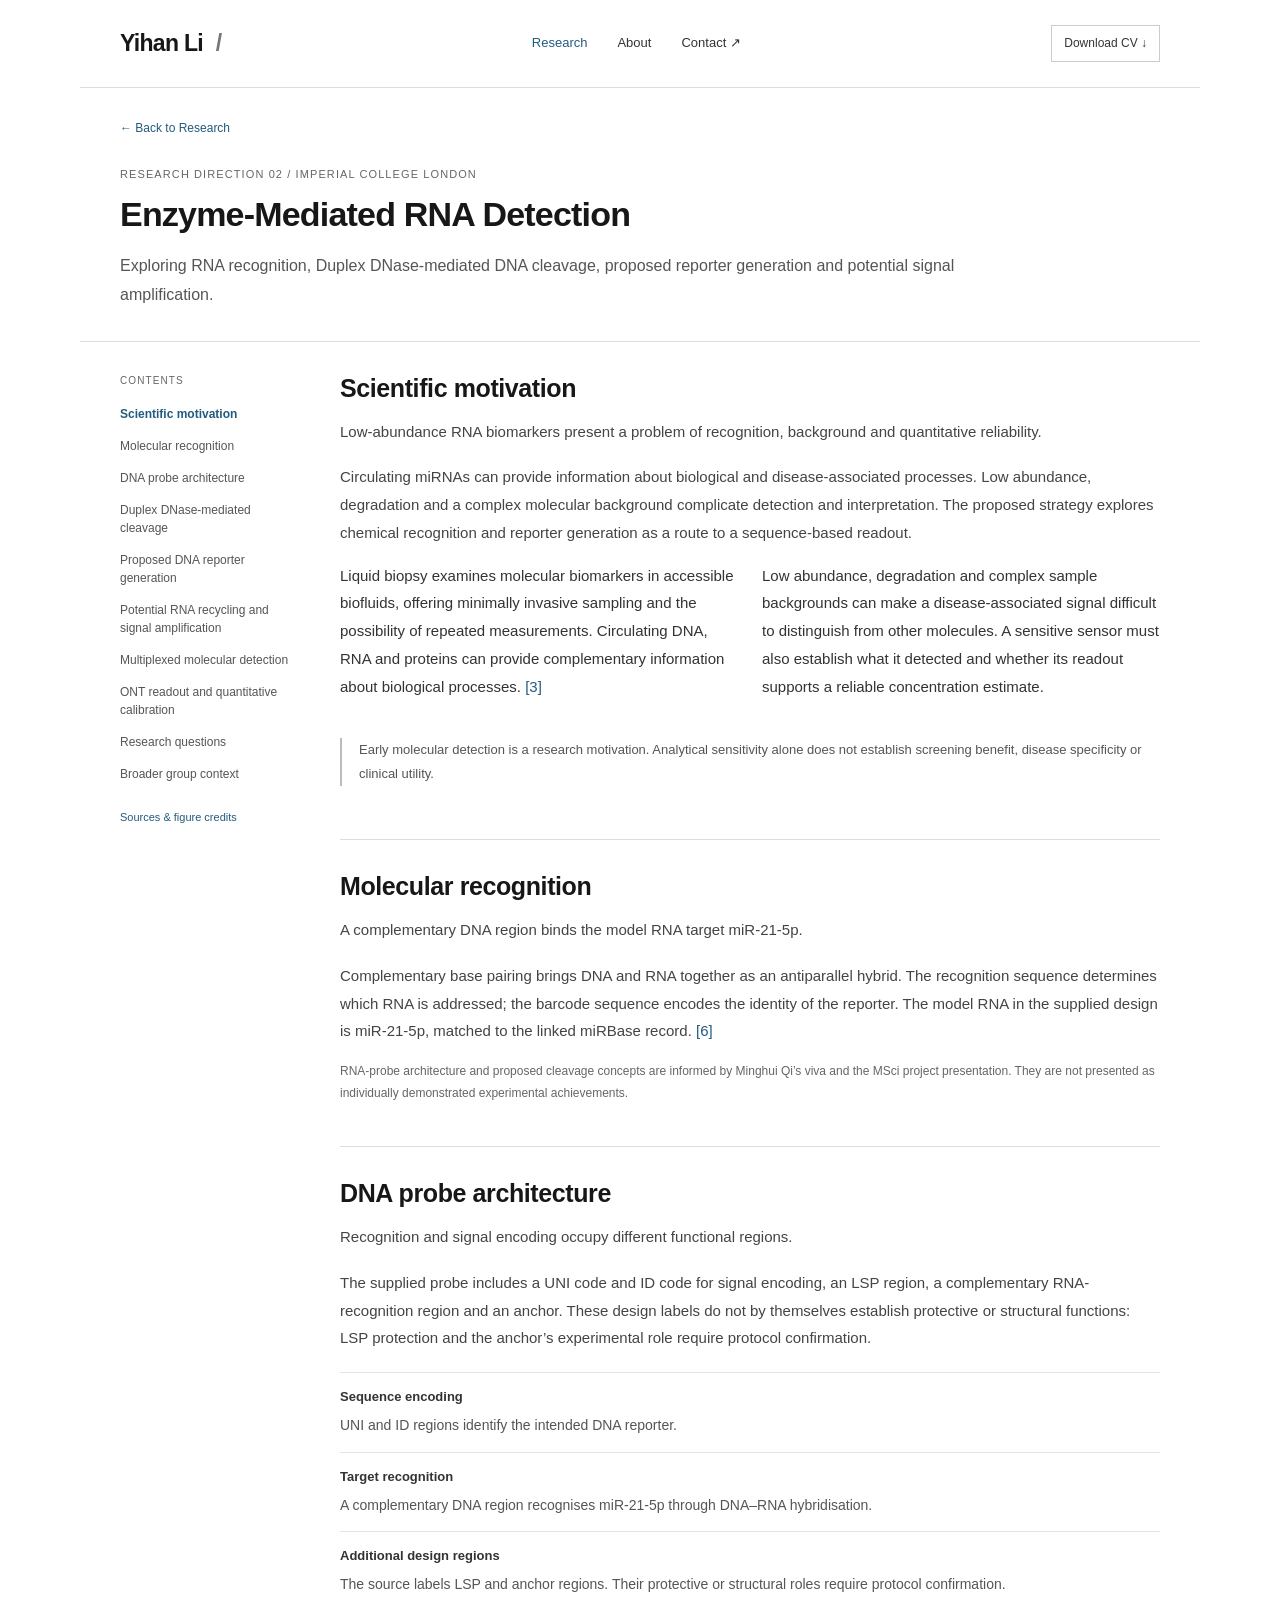
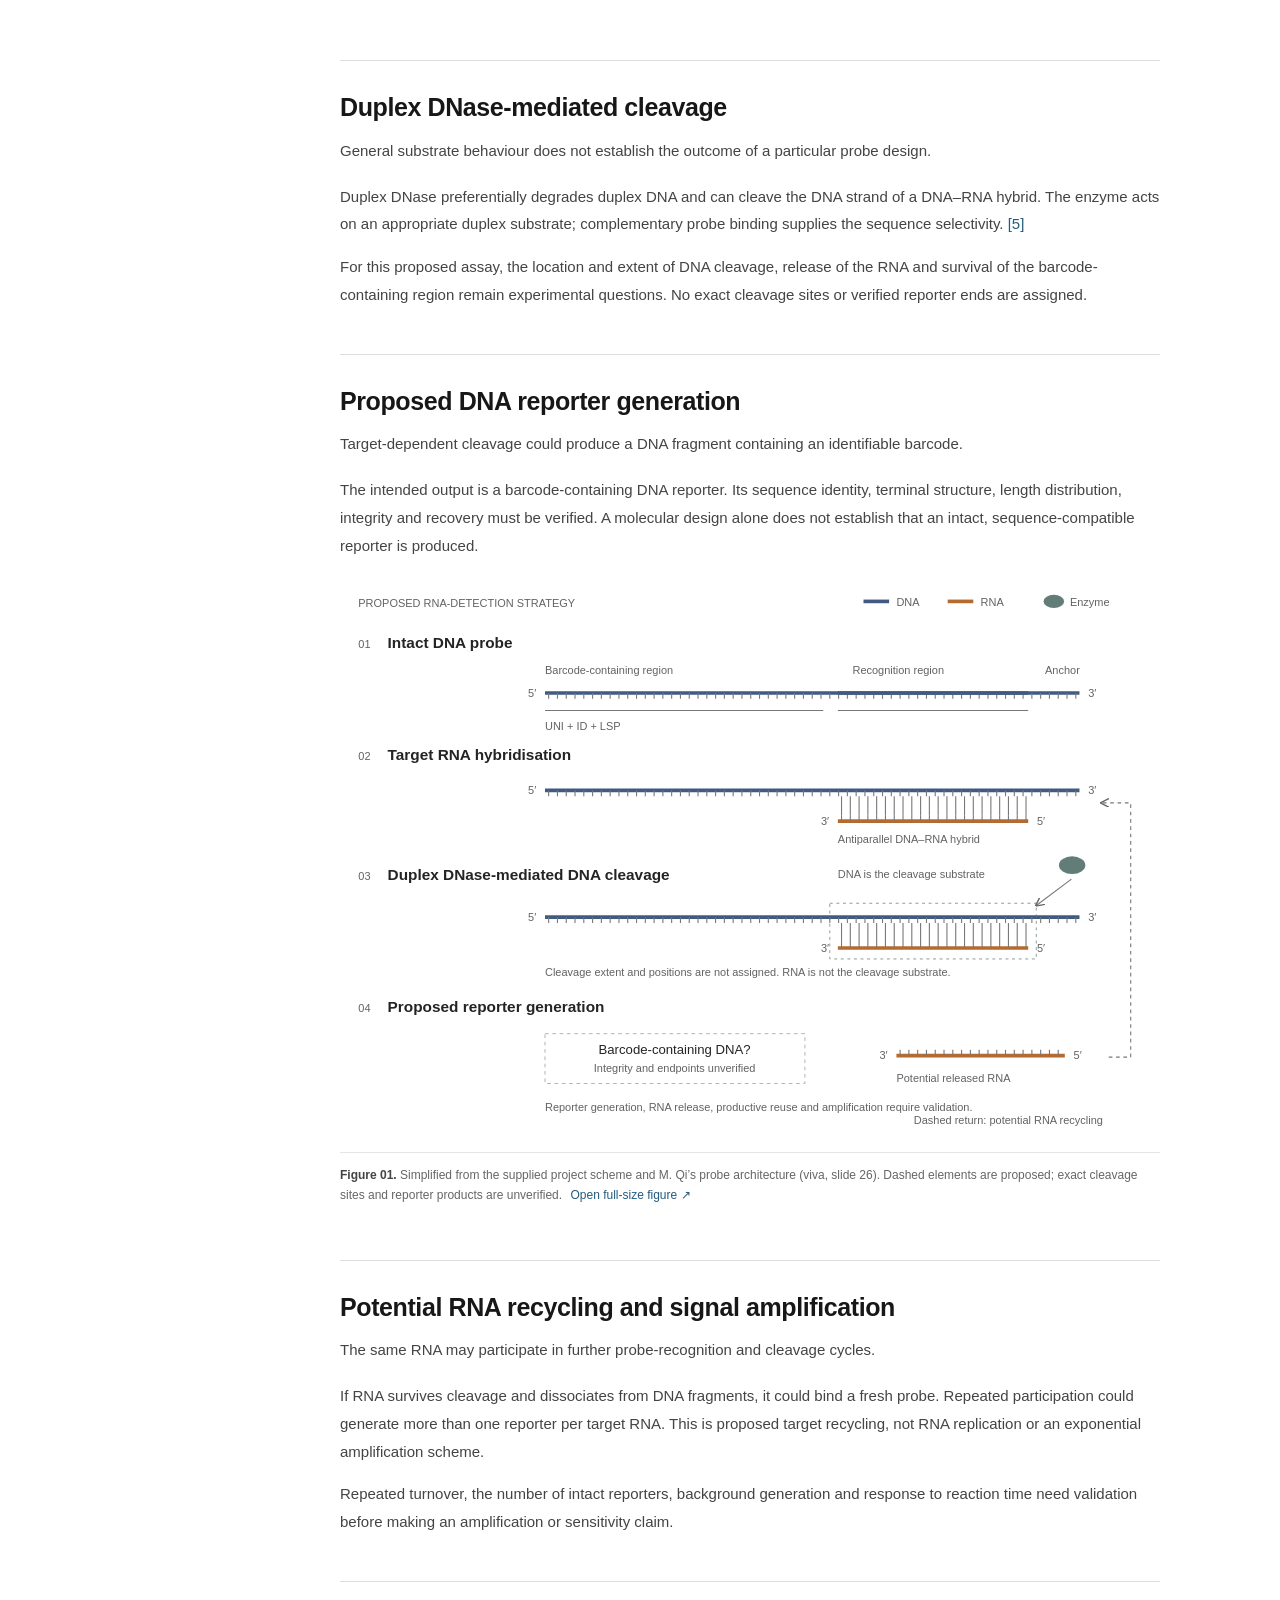
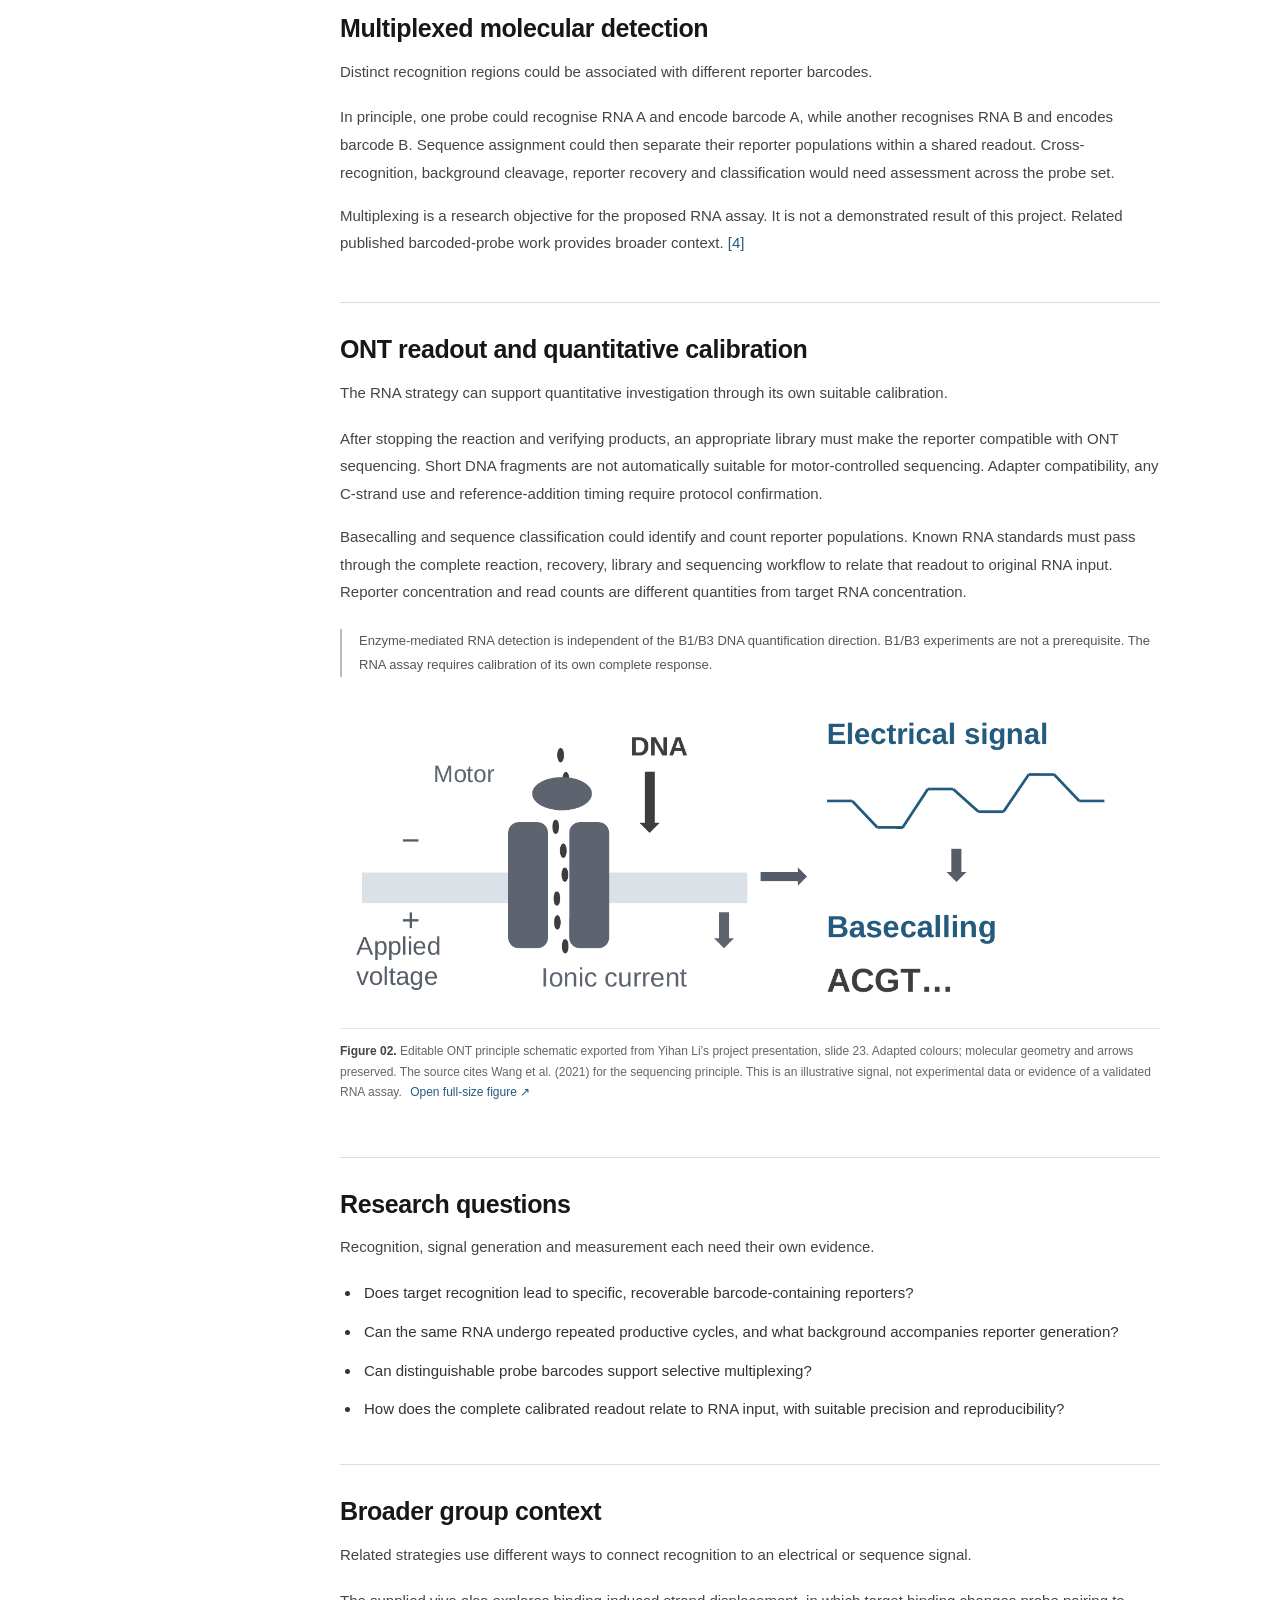
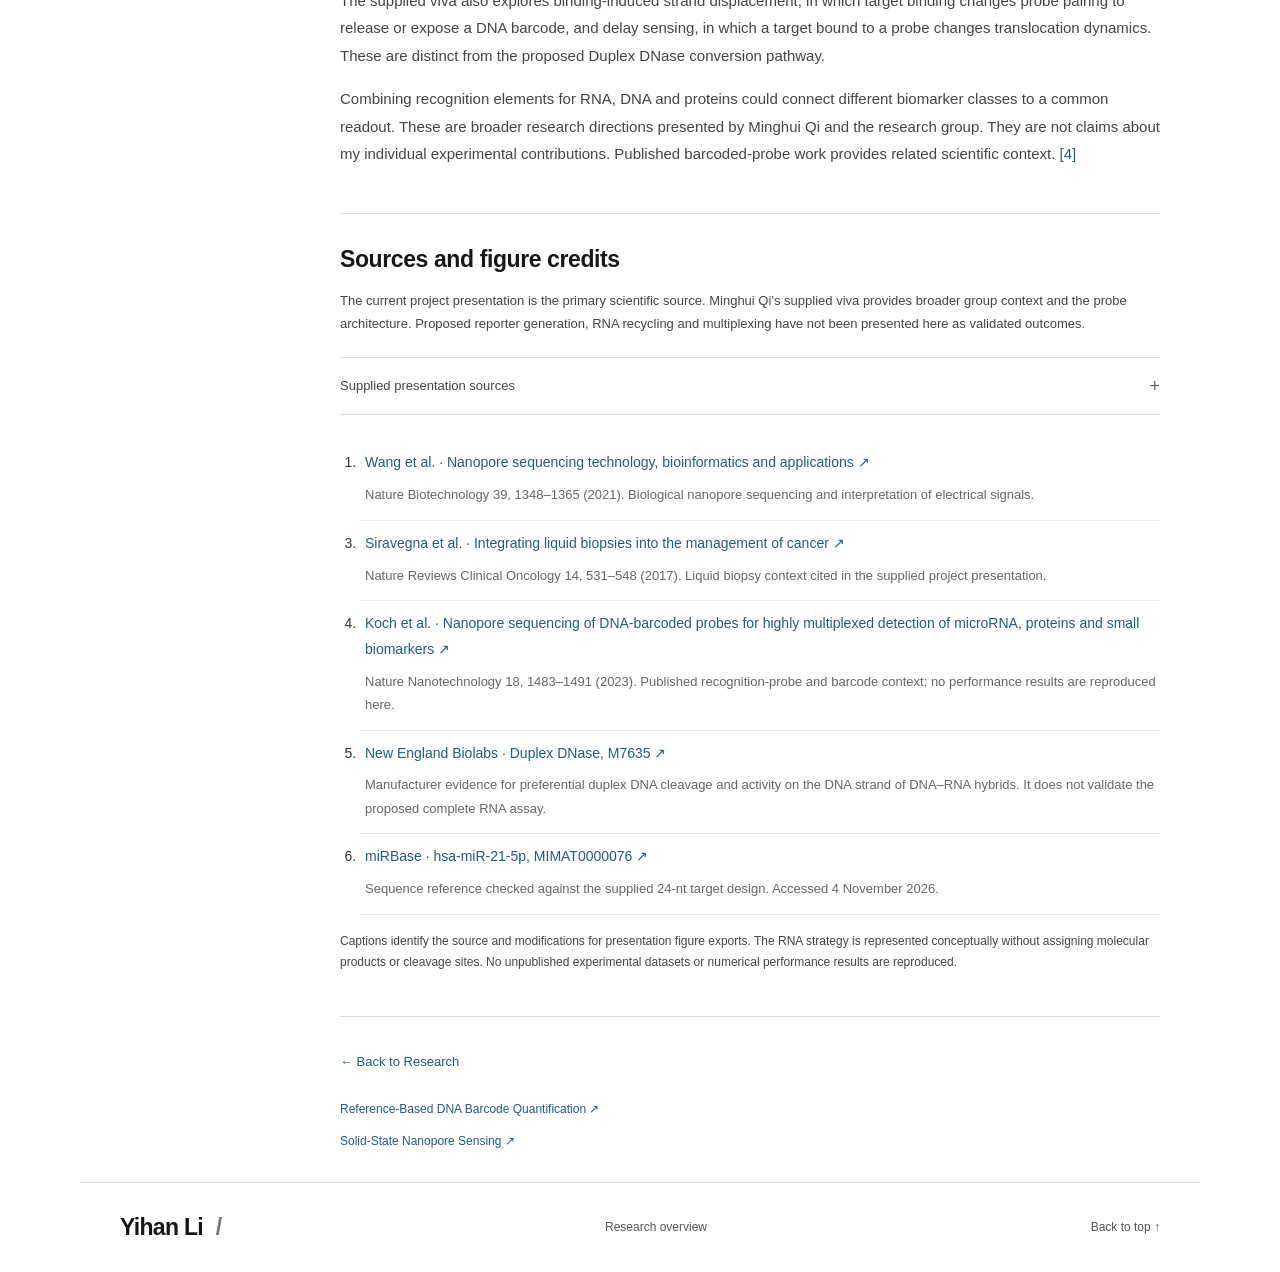
==== commit e5b2ddde: "Redesign research overview around self-contained scientific figures" ====
--- a/enzyme-mediated-rna-detection.html
+++ b/enzyme-mediated-rna-detection.html
@@ -1,4 +1,4 @@
 <!doctype html>
-<html lang="en"><head><meta charset="utf-8"><meta name="viewport" content="width=device-width,initial-scale=1"><title>Enzyme-Mediated RNA Detection | Yihan Li</title><meta name="description" content="Exploring RNA recognition, Duplex DNase-mediated DNA cleavage, proposed reporter generation and potential signal amplification."><meta name="theme-color" content="#ffffff"><link rel="icon" href="assets/favicon.svg" type="image/svg+xml"><link rel="stylesheet" href="styles.css"><link rel="stylesheet" href="research.css"><script src="research.js" defer></script></head>
+<html lang="en"><head><meta charset="utf-8"><meta name="viewport" content="width=device-width,initial-scale=1"><title>Enzyme-Mediated RNA Detection | Yihan Li</title><meta name="description" content="Exploring RNA recognition, Duplex DNase-mediated DNA cleavage, proposed reporter generation and potential signal amplification."><meta name="theme-color" content="#ffffff"><link rel="icon" href="assets/favicon.svg" type="image/svg+xml"><link rel="stylesheet" href="styles.css"><link rel="stylesheet" href="research.css?v=figure-first-1"><script src="research.js" defer></script></head>
 <body class="research-page research-detail-page"><a class="skip" href="#main">Skip to content</a><header class="header wrap"><a class="wordmark" href="index.html" aria-label="Yihan Li, home">Yihan Li<span> / </span></a><nav aria-label="Main navigation"><a href="nanopore.html" aria-current="page">Research</a><a href="index.html#about">About</a><a href="index.html#contact">Contact ↗</a></nav><a class="cv-link" href="assets/Yihan_Li_CV_2026.pdf" download>Download CV ↓</a></header>
-<main id="main"><header class="detail-heading wrap"><a class="back-link" href="nanopore.html">← Back to Research</a><p class="eyebrow">RESEARCH DIRECTION 02 / IMPERIAL COLLEGE LONDON</p><h1>Enzyme-Mediated RNA Detection</h1><p>Exploring RNA recognition, Duplex DNase-mediated DNA cleavage, proposed reporter generation and potential signal amplification.</p></header><div class="research-layout wrap"><aside class="research-contents"><p class="eyebrow">CONTENTS</p><nav aria-label="Research contents"><a href="#biomarkers">Scientific motivation</a><a href="#recognition">Molecular recognition</a><a href="#probe-design">DNA probe architecture</a><a href="#cleavage">Duplex DNase-mediated cleavage</a><a href="#reporters">Proposed DNA reporter generation</a><a href="#recycling">Potential RNA recycling and signal amplification</a><a href="#multiplexing">Multiplexed molecular detection</a><a href="#readout">ONT readout and quantitative calibration</a><a href="#questions">Research questions</a><a href="#group-context">Broader group context</a></nav><a class="contents-reference" href="#references">Sources & figure credits</a></aside><div class="research-article"><section class="research-topic" id="biomarkers" aria-labelledby="biomarkers-title"><header class="topic-header"><h2 id="biomarkers-title">Scientific motivation</h2><p class="topic-lead">Low-abundance RNA biomarkers present a problem of recognition, background and quantitative reliability.</p></header><p>Circulating miRNAs can provide information about biological and disease-associated processes. Low abundance, degradation and a complex molecular background complicate detection and interpretation. The proposed strategy explores chemical recognition and reporter generation as a route to a sequence-based readout.</p><div class="prose-columns"><p>Liquid biopsy examines molecular biomarkers in accessible biofluids, offering minimally invasive sampling and the possibility of repeated measurements. Circulating DNA, RNA and proteins can provide complementary information about biological processes. <a class="cite" href="#ref-3">[3]</a></p><p>Low abundance, degradation and complex sample backgrounds can make a disease-associated signal difficult to distinguish from other molecules. A sensitive sensor must also establish what it detected and whether its readout supports a reliable concentration estimate.</p></div><p class="context-note">Early molecular detection is a research motivation. Analytical sensitivity alone does not establish screening benefit, disease specificity or clinical utility.</p></section><section class="research-topic" id="recognition" aria-labelledby="recognition-title"><header class="topic-header"><h2 id="recognition-title">Molecular recognition</h2><p class="topic-lead">A complementary DNA region binds the model RNA target miR-21-5p.</p></header><p>Complementary base pairing brings DNA and RNA together as an antiparallel hybrid. The recognition sequence determines which RNA is addressed; the barcode sequence encodes the identity of the reporter. The model RNA in the supplied design is miR-21-5p, matched to the linked miRBase record. <a href="#ref-6">[6]</a></p><p class="attribution">RNA-probe architecture and proposed cleavage concepts are informed by Minghui Qi’s viva and the MSci project presentation. They are not presented as individually demonstrated experimental achievements.</p></section><section class="research-topic" id="probe-design" aria-labelledby="probe-design-title"><header class="topic-header"><h2 id="probe-design-title">DNA probe architecture</h2><p class="topic-lead">Recognition and signal encoding occupy different functional regions.</p></header><p>The supplied probe includes a UNI code and ID code for signal encoding, an LSP region, a complementary RNA-recognition region and an anchor. These design labels do not by themselves establish protective or structural functions: LSP protection and the anchor’s experimental role require protocol confirmation.</p><dl class="probe-regions"><div><dt>Sequence encoding</dt><dd>UNI and ID regions identify the intended DNA reporter.</dd></div><div><dt>Target recognition</dt><dd>A complementary DNA region recognises miR-21-5p through DNA–RNA hybridisation.</dd></div><div><dt>Additional design regions</dt><dd>The source labels LSP and anchor regions. Their protective or structural roles require protocol confirmation.</dd></div></dl></section><section class="research-topic" id="cleavage" aria-labelledby="cleavage-title"><header class="topic-header"><h2 id="cleavage-title">Duplex DNase-mediated cleavage</h2><p class="topic-lead">General substrate behaviour does not establish the outcome of a particular probe design.</p></header><p>Duplex DNase preferentially degrades duplex DNA and can cleave the DNA strand of a DNA–RNA hybrid. The enzyme acts on an appropriate duplex substrate; complementary probe binding supplies the sequence selectivity. <a href="#ref-5">[5]</a></p><p>For this proposed assay, the location and extent of DNA cleavage, release of the RNA and survival of the barcode-containing region remain experimental questions. No exact cleavage sites or verified reporter ends are assigned.</p></section><section class="research-topic" id="reporters" aria-labelledby="reporters-title"><header class="topic-header"><h2 id="reporters-title">Proposed DNA reporter generation</h2><p class="topic-lead">Target-dependent cleavage could produce a DNA fragment containing an identifiable barcode.</p></header><p>The intended output is a barcode-containing DNA reporter. Its sequence identity, terminal structure, length distribution, integrity and recovery must be verified. A molecular design alone does not establish that an intact, sequence-compatible reporter is produced.</p><figure class="science-figure conceptual-figure" aria-label="Conceptual RNA-recognition and DNA-cleavage strategy"><p class="scheme-status">PROPOSED STRATEGY</p><ol class="conceptual-steps"><li><span class="scheme-number">01</span><h3>Target recognition</h3><p>DNA probe: RNA-recognition region and sequence-encoded reporter region.</p></li><li><span class="scheme-number">02</span><h3>DNA–RNA hybrid</h3><p>Complementary target RNA binds the DNA recognition region.</p></li><li><span class="scheme-number">03</span><h3>DNA cleavage</h3><p>Duplex DNase acts on DNA within the hybrid. RNA is not the cleavage substrate.</p></li><li><span class="scheme-number">04</span><h3>Proposed reporter</h3><p>DNA fragments may contain a reporter. Integrity remains unverified.</p></li></ol><p class="recycling-note"><strong>Potential RNA reuse</strong> Released RNA may participate in additional probe-cleavage reactions. Release and productive reuse remain unverified.</p><figcaption><span class="figure-number">Figure 01.</span> Conceptual strategy based on Project slides 19–23 and Minghui Qi’s viva slide 26. DNA is the cleavage substrate. Reporter integrity, RNA release and repeated productive turnover require validation; no exact cleavage sites or products are assigned.</figcaption></figure></section><section class="research-topic" id="recycling" aria-labelledby="recycling-title"><header class="topic-header"><h2 id="recycling-title">Potential RNA recycling and signal amplification</h2><p class="topic-lead">The same RNA may participate in further probe-recognition and cleavage cycles.</p></header><p>If RNA survives cleavage and dissociates from DNA fragments, it could bind a fresh probe. Repeated participation could generate more than one reporter per target RNA. This is proposed target recycling, not RNA replication or an exponential amplification scheme.</p><p>Repeated turnover, the number of intact reporters, background generation and response to reaction time need validation before making an amplification or sensitivity claim.</p></section><section class="research-topic" id="multiplexing" aria-labelledby="multiplexing-title"><header class="topic-header"><h2 id="multiplexing-title">Multiplexed molecular detection</h2><p class="topic-lead">Distinct recognition regions could be associated with different reporter barcodes.</p></header><p>In principle, one probe could recognise RNA A and encode barcode A, while another recognises RNA B and encodes barcode B. Sequence assignment could then separate their reporter populations within a shared readout. Cross-recognition, background cleavage, reporter recovery and classification would need assessment across the probe set.</p><p>Multiplexing is a research objective for the proposed RNA assay. It is not a demonstrated result of this project. Related published barcoded-probe work provides broader context. <a href="#ref-4">[4]</a></p></section><section class="research-topic" id="readout" aria-labelledby="readout-title"><header class="topic-header"><h2 id="readout-title">ONT readout and quantitative calibration</h2><p class="topic-lead">The RNA strategy can support quantitative investigation through its own suitable calibration.</p></header><p>After stopping the reaction and verifying products, an appropriate library must make the reporter compatible with ONT sequencing. Short DNA fragments are not automatically suitable for motor-controlled sequencing. Adapter compatibility, any C-strand use and reference-addition timing require protocol confirmation.</p><p>Basecalling and sequence classification could identify and count reporter populations. Known RNA standards must pass through the complete reaction, recovery, library and sequencing workflow to relate that readout to original RNA input. Reporter concentration and read counts are different quantities from target RNA concentration.</p><p class="context-note">Enzyme-mediated RNA detection is independent of the B1/B3 DNA quantification direction. B1/B3 experiments are not a prerequisite. The RNA assay requires calibration of its own complete response.</p><figure class="science-figure"><div class="figure-scroll" tabindex="0" role="region" aria-label="Source schematic of motor-controlled DNA transport through a biological pore, ionic current, an illustrative electrical signal and basecalling.. Scroll horizontally on small screens."><img src="research-assets/project-ont-readout.png" alt="Source schematic of motor-controlled DNA transport through a biological pore, ionic current, an illustrative electrical signal and basecalling." loading="lazy" width="1415" height="544" style="--figure-min-width:520px"></div><figcaption><span class="figure-number">Figure 02.</span> Editable ONT principle schematic exported from Yihan Li’s project presentation, slide 23. Adapted colours; molecular geometry and arrows preserved. The source cites Wang et al. (2021) for the sequencing principle. This is an illustrative signal, not experimental data or evidence of a validated RNA assay. <a class="figure-open" href="research-assets/project-ont-readout.png" target="_blank" rel="noopener">Open full-size figure ↗</a></figcaption></figure></section><section class="research-topic" id="questions" aria-labelledby="questions-title"><header class="topic-header"><h2 id="questions-title">Research questions</h2><p class="topic-lead">Recognition, signal generation and measurement each need their own evidence.</p></header><ul class="research-questions"><li>Does target recognition lead to specific, recoverable barcode-containing reporters?</li><li>Can the same RNA undergo repeated productive cycles, and what background accompanies reporter generation?</li><li>Can distinguishable probe barcodes support selective multiplexing?</li><li>How does the complete calibrated readout relate to RNA input, with suitable precision and reproducibility?</li></ul></section><section class="research-topic" id="group-context" aria-labelledby="group-context-title"><header class="topic-header"><h2 id="group-context-title">Broader group context</h2><p class="topic-lead">Related strategies use different ways to connect recognition to an electrical or sequence signal.</p></header><p>The supplied viva also explores binding-induced strand displacement, in which target binding changes probe pairing to release or expose a DNA barcode, and delay sensing, in which a target bound to a probe changes translocation dynamics. These are distinct from the proposed Duplex DNase conversion pathway.</p><p>Combining recognition elements for RNA, DNA and proteins could connect different biomarker classes to a common readout. These are broader research directions presented by Minghui Qi and the research group. They are not claims about my individual experimental contributions. Published barcoded-probe work provides related scientific context. <a href="#ref-4">[4]</a></p></section><section class="research-topic references" id="references"><h2>Sources and figure credits</h2><p>The current project presentation is the primary scientific source. Minghui Qi’s supplied viva provides broader group context and the probe architecture. Proposed reporter generation, RNA recycling and multiplexing have not been presented here as validated outcomes.</p><details class="research-detail"><summary>Supplied presentation sources</summary><div><p>Yihan Li, <cite>Nanopore-Based DNA Barcode Quantification Towards Early Disease Detection</cite>, MSci project presentation, Imperial College London (2026).</p><p>Minghui Qi, <cite>Multiplexed and Multimodal Liquid Biopsy for Early-Stage Disease (Cancer) Detection Using the Oxford Nanopore Platform</cite>, viva presentation, Imperial College London (2026), supervisor Joshua Edel. Broader group concepts and proposals are not attributed as Yihan Li’s individual experimental contributions.</p></div></details><ol><li id="ref-1" value="1"><a href="https://doi.org/10.1038/s41587-021-01108-x">Wang et al. · Nanopore sequencing technology, bioinformatics and applications ↗</a><p>Nature Biotechnology 39, 1348–1365 (2021). Biological nanopore sequencing and interpretation of electrical signals.</p></li><li id="ref-3" value="3"><a href="https://doi.org/10.1038/nrclinonc.2017.14">Siravegna et al. · Integrating liquid biopsies into the management of cancer ↗</a><p>Nature Reviews Clinical Oncology 14, 531–548 (2017). Liquid biopsy context cited in the supplied project presentation.</p></li><li id="ref-4" value="4"><a href="https://doi.org/10.1038/s41565-023-01479-z">Koch et al. · Nanopore sequencing of DNA-barcoded probes for highly multiplexed detection of microRNA, proteins and small biomarkers ↗</a><p>Nature Nanotechnology 18, 1483–1491 (2023). Published recognition-probe and barcode context; no performance results are reproduced here.</p></li><li id="ref-5" value="5"><a href="https://www.neb.com/en-us/products/m7635-duplex-dnase">New England Biolabs · Duplex DNase, M7635 ↗</a><p>Manufacturer evidence for preferential duplex DNA cleavage and activity on the DNA strand of DNA–RNA hybrids. It does not validate the proposed complete RNA assay.</p></li><li id="ref-6" value="6"><a href="https://www.mirbase.org/mature/MIMAT0000076">miRBase · hsa-miR-21-5p, MIMAT0000076 ↗</a><p>Sequence reference checked against the supplied 24-nt target design. Accessed 4 November 2026.</p></li></ol><p class="source-note">Captions identify the source and modifications for presentation figure exports. The RNA strategy is represented conceptually without assigning molecular products or cleavage sites. No unpublished experimental datasets or numerical performance results are reproduced.</p></section><nav class="detail-return" aria-label="Research pages"><a class="explore-research" href="nanopore.html">← Back to Research</a><div><a href="reference-quantification.html">Reference-Based DNA Barcode Quantification ↗</a><a href="solid-state-nanopores.html">Solid-State Nanopore Sensing ↗</a></div></nav></div></div></main><footer class="wrap"><a class="wordmark" href="index.html">Yihan Li<span> / </span></a><a href="nanopore.html">Research overview</a><a href="#main">Back to top ↑</a></footer></body></html>+<main id="main"><header class="detail-heading wrap"><a class="back-link" href="nanopore.html">← Back to Research</a><p class="eyebrow">RESEARCH DIRECTION 02 / IMPERIAL COLLEGE LONDON</p><h1>Enzyme-Mediated RNA Detection</h1><p>Exploring RNA recognition, Duplex DNase-mediated DNA cleavage, proposed reporter generation and potential signal amplification.</p></header><div class="research-layout wrap"><aside class="research-contents"><p class="eyebrow">CONTENTS</p><nav aria-label="Research contents"><a href="#biomarkers">Scientific motivation</a><a href="#recognition">Molecular recognition</a><a href="#probe-design">DNA probe architecture</a><a href="#cleavage">Duplex DNase-mediated cleavage</a><a href="#reporters">Proposed DNA reporter generation</a><a href="#recycling">Potential RNA recycling and signal amplification</a><a href="#multiplexing">Multiplexed molecular detection</a><a href="#readout">ONT readout and quantitative calibration</a><a href="#questions">Research questions</a><a href="#group-context">Broader group context</a></nav><a class="contents-reference" href="#references">Sources & figure credits</a></aside><div class="research-article"><section class="research-topic" id="biomarkers" aria-labelledby="biomarkers-title"><header class="topic-header"><h2 id="biomarkers-title">Scientific motivation</h2><p class="topic-lead">Low-abundance RNA biomarkers present a problem of recognition, background and quantitative reliability.</p></header><p>Circulating miRNAs can provide information about biological and disease-associated processes. Low abundance, degradation and a complex molecular background complicate detection and interpretation. The proposed strategy explores chemical recognition and reporter generation as a route to a sequence-based readout.</p><div class="prose-columns"><p>Liquid biopsy examines molecular biomarkers in accessible biofluids, offering minimally invasive sampling and the possibility of repeated measurements. Circulating DNA, RNA and proteins can provide complementary information about biological processes. <a class="cite" href="#ref-3">[3]</a></p><p>Low abundance, degradation and complex sample backgrounds can make a disease-associated signal difficult to distinguish from other molecules. A sensitive sensor must also establish what it detected and whether its readout supports a reliable concentration estimate.</p></div><p class="context-note">Early molecular detection is a research motivation. Analytical sensitivity alone does not establish screening benefit, disease specificity or clinical utility.</p></section><section class="research-topic" id="recognition" aria-labelledby="recognition-title"><header class="topic-header"><h2 id="recognition-title">Molecular recognition</h2><p class="topic-lead">A complementary DNA region binds the model RNA target miR-21-5p.</p></header><p>Complementary base pairing brings DNA and RNA together as an antiparallel hybrid. The recognition sequence determines which RNA is addressed; the barcode sequence encodes the identity of the reporter. The model RNA in the supplied design is miR-21-5p, matched to the linked miRBase record. <a href="#ref-6">[6]</a></p><p class="attribution">RNA-probe architecture and proposed cleavage concepts are informed by Minghui Qi’s viva and the MSci project presentation. They are not presented as individually demonstrated experimental achievements.</p></section><section class="research-topic" id="probe-design" aria-labelledby="probe-design-title"><header class="topic-header"><h2 id="probe-design-title">DNA probe architecture</h2><p class="topic-lead">Recognition and signal encoding occupy different functional regions.</p></header><p>The supplied probe includes a UNI code and ID code for signal encoding, an LSP region, a complementary RNA-recognition region and an anchor. These design labels do not by themselves establish protective or structural functions: LSP protection and the anchor’s experimental role require protocol confirmation.</p><dl class="probe-regions"><div><dt>Sequence encoding</dt><dd>UNI and ID regions identify the intended DNA reporter.</dd></div><div><dt>Target recognition</dt><dd>A complementary DNA region recognises miR-21-5p through DNA–RNA hybridisation.</dd></div><div><dt>Additional design regions</dt><dd>The source labels LSP and anchor regions. Their protective or structural roles require protocol confirmation.</dd></div></dl></section><section class="research-topic" id="cleavage" aria-labelledby="cleavage-title"><header class="topic-header"><h2 id="cleavage-title">Duplex DNase-mediated cleavage</h2><p class="topic-lead">General substrate behaviour does not establish the outcome of a particular probe design.</p></header><p>Duplex DNase preferentially degrades duplex DNA and can cleave the DNA strand of a DNA–RNA hybrid. The enzyme acts on an appropriate duplex substrate; complementary probe binding supplies the sequence selectivity. <a href="#ref-5">[5]</a></p><p>For this proposed assay, the location and extent of DNA cleavage, release of the RNA and survival of the barcode-containing region remain experimental questions. No exact cleavage sites or verified reporter ends are assigned.</p></section><section class="research-topic" id="reporters" aria-labelledby="reporters-title"><header class="topic-header"><h2 id="reporters-title">Proposed DNA reporter generation</h2><p class="topic-lead">Target-dependent cleavage could produce a DNA fragment containing an identifiable barcode.</p></header><p>The intended output is a barcode-containing DNA reporter. Its sequence identity, terminal structure, length distribution, integrity and recovery must be verified. A molecular design alone does not establish that an intact, sequence-compatible reporter is produced.</p><figure class="science-figure"><div class="figure-scroll" tabindex="0" role="region" aria-label="Proposed four-stage DNA probe and RNA hybrid mechanism. DNA runs 5′ to 3′, RNA binds antiparallel. Cleavage sites and reporter products remain unassigned.. Scroll horizontally on small screens."><img src="research-assets/rna-mechanism.svg" alt="Proposed four-stage DNA probe and RNA hybrid mechanism. DNA runs 5′ to 3′, RNA binds antiparallel. Cleavage sites and reporter products remain unassigned." loading="lazy" width="1120" height="760" style="--figure-min-width:820px"></div><figcaption><span class="figure-number">Figure 01.</span> Simplified from the supplied project scheme and M. Qi’s probe architecture (viva, slide 26). Dashed elements are proposed; exact cleavage sites and reporter products are unverified. <a class="figure-open" href="research-assets/rna-mechanism.svg" target="_blank" rel="noopener">Open full-size figure ↗</a></figcaption></figure></section><section class="research-topic" id="recycling" aria-labelledby="recycling-title"><header class="topic-header"><h2 id="recycling-title">Potential RNA recycling and signal amplification</h2><p class="topic-lead">The same RNA may participate in further probe-recognition and cleavage cycles.</p></header><p>If RNA survives cleavage and dissociates from DNA fragments, it could bind a fresh probe. Repeated participation could generate more than one reporter per target RNA. This is proposed target recycling, not RNA replication or an exponential amplification scheme.</p><p>Repeated turnover, the number of intact reporters, background generation and response to reaction time need validation before making an amplification or sensitivity claim.</p></section><section class="research-topic" id="multiplexing" aria-labelledby="multiplexing-title"><header class="topic-header"><h2 id="multiplexing-title">Multiplexed molecular detection</h2><p class="topic-lead">Distinct recognition regions could be associated with different reporter barcodes.</p></header><p>In principle, one probe could recognise RNA A and encode barcode A, while another recognises RNA B and encodes barcode B. Sequence assignment could then separate their reporter populations within a shared readout. Cross-recognition, background cleavage, reporter recovery and classification would need assessment across the probe set.</p><p>Multiplexing is a research objective for the proposed RNA assay. It is not a demonstrated result of this project. Related published barcoded-probe work provides broader context. <a href="#ref-4">[4]</a></p></section><section class="research-topic" id="readout" aria-labelledby="readout-title"><header class="topic-header"><h2 id="readout-title">ONT readout and quantitative calibration</h2><p class="topic-lead">The RNA strategy can support quantitative investigation through its own suitable calibration.</p></header><p>After stopping the reaction and verifying products, an appropriate library must make the reporter compatible with ONT sequencing. Short DNA fragments are not automatically suitable for motor-controlled sequencing. Adapter compatibility, any C-strand use and reference-addition timing require protocol confirmation.</p><p>Basecalling and sequence classification could identify and count reporter populations. Known RNA standards must pass through the complete reaction, recovery, library and sequencing workflow to relate that readout to original RNA input. Reporter concentration and read counts are different quantities from target RNA concentration.</p><p class="context-note">Enzyme-mediated RNA detection is independent of the B1/B3 DNA quantification direction. B1/B3 experiments are not a prerequisite. The RNA assay requires calibration of its own complete response.</p><figure class="science-figure"><div class="figure-scroll" tabindex="0" role="region" aria-label="Source schematic of motor-controlled DNA transport through a biological pore, ionic current, an illustrative electrical signal and basecalling.. Scroll horizontally on small screens."><img src="research-assets/project-ont-readout.png" alt="Source schematic of motor-controlled DNA transport through a biological pore, ionic current, an illustrative electrical signal and basecalling." loading="lazy" width="1415" height="544" style="--figure-min-width:520px"></div><figcaption><span class="figure-number">Figure 02.</span> Editable ONT principle schematic exported from Yihan Li’s project presentation, slide 23. Adapted colours; molecular geometry and arrows preserved. The source cites Wang et al. (2021) for the sequencing principle. This is an illustrative signal, not experimental data or evidence of a validated RNA assay. <a class="figure-open" href="research-assets/project-ont-readout.png" target="_blank" rel="noopener">Open full-size figure ↗</a></figcaption></figure></section><section class="research-topic" id="questions" aria-labelledby="questions-title"><header class="topic-header"><h2 id="questions-title">Research questions</h2><p class="topic-lead">Recognition, signal generation and measurement each need their own evidence.</p></header><ul class="research-questions"><li>Does target recognition lead to specific, recoverable barcode-containing reporters?</li><li>Can the same RNA undergo repeated productive cycles, and what background accompanies reporter generation?</li><li>Can distinguishable probe barcodes support selective multiplexing?</li><li>How does the complete calibrated readout relate to RNA input, with suitable precision and reproducibility?</li></ul></section><section class="research-topic" id="group-context" aria-labelledby="group-context-title"><header class="topic-header"><h2 id="group-context-title">Broader group context</h2><p class="topic-lead">Related strategies use different ways to connect recognition to an electrical or sequence signal.</p></header><p>The supplied viva also explores binding-induced strand displacement, in which target binding changes probe pairing to release or expose a DNA barcode, and delay sensing, in which a target bound to a probe changes translocation dynamics. These are distinct from the proposed Duplex DNase conversion pathway.</p><p>Combining recognition elements for RNA, DNA and proteins could connect different biomarker classes to a common readout. These are broader research directions presented by Minghui Qi and the research group. They are not claims about my individual experimental contributions. Published barcoded-probe work provides related scientific context. <a href="#ref-4">[4]</a></p></section><section class="research-topic references" id="references"><h2>Sources and figure credits</h2><p>The current project presentation is the primary scientific source. Minghui Qi’s supplied viva provides broader group context and the probe architecture. Proposed reporter generation, RNA recycling and multiplexing have not been presented here as validated outcomes.</p><details class="research-detail"><summary>Supplied presentation sources</summary><div><p>Yihan Li, <cite>Nanopore-Based DNA Barcode Quantification Towards Early Disease Detection</cite>, MSci project presentation, Imperial College London (2026).</p><p>Minghui Qi, <cite>Multiplexed and Multimodal Liquid Biopsy for Early-Stage Disease (Cancer) Detection Using the Oxford Nanopore Platform</cite>, viva presentation, Imperial College London (2026), supervisor Joshua Edel. Broader group concepts and proposals are not attributed as Yihan Li’s individual experimental contributions.</p></div></details><ol><li id="ref-1" value="1"><a href="https://doi.org/10.1038/s41587-021-01108-x">Wang et al. · Nanopore sequencing technology, bioinformatics and applications ↗</a><p>Nature Biotechnology 39, 1348–1365 (2021). Biological nanopore sequencing and interpretation of electrical signals.</p></li><li id="ref-3" value="3"><a href="https://doi.org/10.1038/nrclinonc.2017.14">Siravegna et al. · Integrating liquid biopsies into the management of cancer ↗</a><p>Nature Reviews Clinical Oncology 14, 531–548 (2017). Liquid biopsy context cited in the supplied project presentation.</p></li><li id="ref-4" value="4"><a href="https://doi.org/10.1038/s41565-023-01479-z">Koch et al. · Nanopore sequencing of DNA-barcoded probes for highly multiplexed detection of microRNA, proteins and small biomarkers ↗</a><p>Nature Nanotechnology 18, 1483–1491 (2023). Published recognition-probe and barcode context; no performance results are reproduced here.</p></li><li id="ref-5" value="5"><a href="https://www.neb.com/en-us/products/m7635-duplex-dnase">New England Biolabs · Duplex DNase, M7635 ↗</a><p>Manufacturer evidence for preferential duplex DNA cleavage and activity on the DNA strand of DNA–RNA hybrids. It does not validate the proposed complete RNA assay.</p></li><li id="ref-6" value="6"><a href="https://www.mirbase.org/mature/MIMAT0000076">miRBase · hsa-miR-21-5p, MIMAT0000076 ↗</a><p>Sequence reference checked against the supplied 24-nt target design. Accessed 4 November 2026.</p></li></ol><p class="source-note">Captions identify the source and modifications for presentation figure exports. The RNA strategy is represented conceptually without assigning molecular products or cleavage sites. No unpublished experimental datasets or numerical performance results are reproduced.</p></section><nav class="detail-return" aria-label="Research pages"><a class="explore-research" href="nanopore.html">← Back to Research</a><div><a href="reference-quantification.html">Reference-Based DNA Barcode Quantification ↗</a><a href="solid-state-nanopores.html">Solid-State Nanopore Sensing ↗</a></div></nav></div></div></main><footer class="wrap"><a class="wordmark" href="index.html">Yihan Li<span> / </span></a><a href="nanopore.html">Research overview</a><a href="#main">Back to top ↑</a></footer></body></html>
--- a/research.css
+++ b/research.css
@@ -1,2 +1,4 @@
 /* Research pages: white academic layout; scientific figures retain their full aspect ratios. */
 .research-page{--paper:#fff;--ink:#202020;--muted:#626262;--line:#ddd;--accent:#235b7e;background:#fff;color:#333;font:16px/1.7 Arial,Helvetica,sans-serif}.research-page *{box-shadow:none;transition:none!important}.research-page .wrap{max-width:1120px;padding-inline:40px}.research-page h1,.research-page h2,.research-page h3{font-family:Arial,Helvetica,sans-serif;font-weight:600;color:#171717;letter-spacing:-.4px}.research-page h1{font-size:36px;line-height:1.22;letter-spacing:-.8px}.research-page h2{font-size:25px;line-height:1.35;margin-bottom:14px}.research-page h3{font-size:18px;line-height:1.4;margin-bottom:8px}.research-page a{color:var(--accent)}.research-page a:hover{text-decoration:underline;text-underline-offset:4px}.research-page a:focus-visible,.research-page button:focus-visible,.research-page summary:focus-visible,.figure-scroll:focus-visible{outline:2px solid var(--accent);outline-offset:5px}.research-page .header{height:88px;border-bottom:1px solid #ddd}.research-page .wordmark{font-family:Arial,Helvetica,sans-serif;font-size:23px;letter-spacing:-.7px;color:#171717}.research-page .wordmark span{color:#777;margin-left:7px}.research-page .header nav{gap:30px;font-size:13px}.research-page .header nav a{color:#333}.research-page .header nav a[aria-current]{color:var(--accent)}.research-page .cv-link{border:1px solid #ccc;border-radius:0;padding:7px 12px;font-size:12px;color:#333}.research-page .eyebrow{font-size:11px;font-weight:400;line-height:1.5;letter-spacing:1.1px;color:#666;margin-bottom:10px}.back-link{font-size:12px}.overview-heading{padding-top:25px;padding-bottom:30px}.overview-heading>.eyebrow{margin-top:25px}.overview-heading h1{margin-bottom:17px}.research-focus{max-width:970px;font-size:16px;line-height:1.8;margin-bottom:13px}.parallel-note{font-size:13px;color:#666;margin:0}.research-entry{border-top:1px solid #ddd;padding-block:29px;scroll-margin-top:20px}.entry-heading{display:grid;grid-template-columns:32px 1fr;gap:14px;margin-bottom:12px}.entry-number{font-size:13px;color:#777;padding-top:2px}.entry-heading .eyebrow{font-size:11px;letter-spacing:.4px;margin-bottom:5px}.entry-heading h2{margin:0;font-size:25px}.entry-content{margin-left:46px}.entry-description{font-size:15px;line-height:1.8;max-width:900px;margin-bottom:22px}.entry-bottom{display:flex;align-items:baseline;justify-content:space-between;gap:25px;margin-top:19px}.explore-research{display:inline-flex;gap:20px;white-space:nowrap;font-size:13px}.research-status{font-size:12px;line-height:1.65;color:#666;margin:0}.research-page .science-figure{margin:24px 0;background:#fff;border:0;border-radius:0;padding:0;overflow:visible}.figure-scroll{overflow-x:auto;overflow-y:hidden;background:#fff;max-width:100%;scrollbar-width:thin}.science-figure img{display:block;width:100%;height:auto;max-width:100%;object-fit:contain}.science-figure figcaption{font-size:12px;line-height:1.7;color:#666;padding:12px 0 0;margin-top:12px;border-top:1px solid #e5e5e5}.figure-number{font-weight:600;color:#444}.figure-open{white-space:nowrap;display:inline-block;margin-left:5px}.figure-equation{font-family:Georgia,'Times New Roman',serif;text-align:center;font-size:21px;margin:15px 0 0;color:#222}.scheme-status{font-size:11px;letter-spacing:.9px;color:#666;margin:0 0 17px}.conceptual-steps{list-style:none;margin:0;padding:0;display:grid;grid-template-columns:repeat(4,minmax(0,1fr));gap:30px}.conceptual-steps li{position:relative;border-top:2px solid #777;padding-top:10px}.conceptual-steps li:not(:last-child):after{content:'→';font-size:20px;color:#777;position:absolute;right:-24px;top:36px}.scheme-number{font-size:11px;color:#666}.conceptual-steps h3{font-size:16px;font-weight:600;letter-spacing:0;line-height:1.35;margin:6px 0 9px}.conceptual-steps p{font-size:13px;line-height:1.7;margin:0;color:#444}.recycling-note{font-size:13px;line-height:1.75;color:#555;border-left:2px dashed #aaa;padding:0 0 0 15px;margin:22px 0 0}.recycling-note strong{font-weight:600;display:block;color:#333}.detail-heading{padding-top:25px;padding-bottom:31px}.detail-heading>.eyebrow{margin-top:26px;margin-bottom:11px}.detail-heading h1{font-size:34px;margin-bottom:17px;max-width:900px}.detail-heading>p:last-child{font-size:16px;color:#555;line-height:1.8;max-width:870px;margin:0}.research-layout{display:grid;grid-template-columns:180px minmax(0,1fr);gap:40px;align-items:start;border-top:1px solid #ddd}.research-contents{position:sticky;top:25px;padding:31px 0}.research-contents>.eyebrow{font-size:10px}.research-contents nav{display:flex;flex-direction:column;gap:0}.research-contents nav a{font-size:12px;color:#555;padding:7px 0;line-height:1.5}.research-contents nav a[aria-current]{color:var(--accent);font-weight:600}.contents-reference{font-size:11px;display:inline-block;margin-top:18px}.research-topic{padding:30px 0;border-bottom:1px solid #ddd;scroll-margin-top:20px}.topic-header{margin-bottom:18px}.topic-header h2{margin-bottom:12px}.topic-lead{font-size:17px;line-height:1.65;margin:0;color:#444}.research-article p,.research-article li{font-size:15px;line-height:1.85}.research-article>section>p{color:#444}.prose-columns,.quiet-pair{display:grid;grid-template-columns:1fr 1fr;gap:24px}.quiet-pair{margin-top:24px}.quiet-pair h3{font-size:17px;letter-spacing:0}.quiet-pair p{margin-bottom:0}.formula-block{display:grid;grid-template-columns:1fr 1fr;align-items:center;gap:24px;padding-block:22px;margin-block:24px;border-block:1px solid #ddd}.formula-block .eyebrow{font-size:10px;margin-bottom:10px}.formula-block .formula{font-size:26px;font-family:Georgia,'Times New Roman',serif;line-height:1.7;margin:0}.formula-block>p{font-size:13px;line-height:1.8;margin:0;color:#555}.context-note,.scope-note{border:0;border-left:2px solid #bbb;background:#fff;padding:0 0 0 17px;margin-block:23px}.context-note{font-size:13px!important;color:#555!important}.scope-note p{font-size:14px}.attribution{font-size:12px!important;color:#666!important}.research-detail{border-block:1px solid #ddd;margin-top:21px}.research-detail summary{display:flex;gap:20px;justify-content:space-between;list-style:none;font-size:13px;font-weight:400;cursor:pointer;padding:13px 0;color:#444}.research-detail summary:after{content:'+';font-size:18px;color:#666}.research-detail[open] summary:after{content:'−'}.research-detail>div{padding-bottom:8px}.research-detail p{font-size:14px}.research-questions{padding-left:21px;margin:18px 0 0}.research-questions li{padding-left:3px;padding-bottom:11px}.probe-regions{display:grid;grid-template-columns:1fr;gap:0;margin:20px 0}.probe-regions>div{padding:13px 0;border-top:1px solid #e5e5e5}dt{font-size:13px;font-weight:600}dd{margin:5px 0 0;font-size:14px;color:#555;line-height:1.8}.placeholder-note .eyebrow{font-size:10px}.placeholder-note h3{font-size:19px}.placeholder-note dl{margin:18px 0 0}.placeholder-note dl>div{padding:12px 0;border-top:1px solid #ddd}.platform-comparison{display:grid;grid-template-columns:1fr 1fr;gap:30px}.platform-comparison .eyebrow{font-size:10px}.platform-comparison h3{font-size:19px}.platform-comparison dl>div{margin-top:19px}.references h2{font-size:23px}.references p,.references li p{font-size:13px;line-height:1.8;color:#666}.references ol{padding-left:20px;margin-top:25px}.references li{font-size:14px;padding:10px 0 13px 5px;border-bottom:1px solid #e5e5e5;scroll-margin-top:20px}.references li>p{margin:7px 0 0}.references .source-note{font-size:12px}.detail-return{padding:30px 0}.detail-return>div{display:flex;flex-direction:column;gap:12px;margin-top:25px}.detail-return>div>a{font-size:12px}.research-page footer{border-top:1px solid #ddd;padding-block:25px;display:flex;align-items:center;justify-content:space-between;gap:20px}.research-page footer>a:not(.wordmark){font-size:12px;color:#555}.research-page .skip{background:#fff}.research-page .cite{color:var(--accent)}@media(max-width:950px){.research-page .wrap{padding-inline:30px}.research-layout{grid-template-columns:155px minmax(0,1fr);gap:28px}.research-contents nav a{font-size:11px}.conceptual-steps{gap:22px}.conceptual-steps li:not(:last-child):after{right:-20px;font-size:17px}.conceptual-steps h3{font-size:15px}.conceptual-steps p{font-size:12px}}@media(max-width:780px){.research-page .header{height:76px}.research-page .header nav{gap:18px;font-size:12px}.research-page .wrap{padding-inline:23px}.research-page .cv-link{display:none}.research-page h1{font-size:30px}.overview-heading{padding-top:20px;padding-bottom:24px}.overview-heading>.eyebrow{margin-top:21px}.research-focus{font-size:15px;line-height:1.8}.parallel-note{font-size:12px}.entry-heading{grid-template-columns:25px 1fr;gap:9px}.entry-heading h2{font-size:23px}.entry-content{margin-left:0}.entry-description{font-size:15px}.entry-bottom{display:block}.research-status{margin-top:12px}.research-entry{padding-block:25px}.research-layout{display:block;border-top:0}.research-contents{position:sticky;top:0;background:#fff;z-index:5;padding:9px 0;border-block:1px solid #ddd}.research-contents>.eyebrow,.contents-reference{display:none}.research-contents nav{flex-direction:row;overflow-x:auto;gap:22px;scrollbar-width:thin}.research-contents nav a{white-space:nowrap;flex-shrink:0;font-size:11px;padding:7px 0}.research-topic{scroll-margin-top:85px;padding-block:28px}.research-page .research-topic h2{font-size:24px}.detail-heading h1{font-size:30px}.detail-heading>p:last-child{font-size:15px}.detail-heading{padding-bottom:25px}.prose-columns,.quiet-pair,.formula-block{grid-template-columns:1fr;gap:18px}.platform-comparison{gap:22px}.science-figure img{min-width:var(--figure-min-width);max-width:none}.figure-scroll:after{content:''}.science-figure:has(.figure-scroll):before{content:'Scroll to view the complete figure on a small screen.';display:block;font-size:11px;color:#666;margin-bottom:9px}.research-page .science-figure{margin-block:22px}.science-figure figcaption{font-size:11px}.conceptual-steps{grid-template-columns:1fr;gap:25px}.conceptual-steps li{border-top:1px solid #ccc;padding-top:10px}.conceptual-steps li:not(:last-child):after{content:'↓';right:12px;top:auto;bottom:-22px;font-size:19px}.conceptual-steps h3{font-size:16px}.conceptual-steps p{font-size:14px}.scheme-status{font-size:10px}.recycling-note{font-size:13px}.research-page footer{flex-wrap:wrap}.research-page footer .wordmark{font-size:20px}}@media(max-width:480px){.research-page .wordmark{font-size:21px}.research-page .header nav{gap:15px;font-size:11px}.research-page h1{font-size:29px}.entry-heading h2{font-size:22px}.entry-heading .eyebrow{font-size:10px}.platform-comparison{grid-template-columns:1fr;gap:25px}.platform-comparison article+article{border-top:1px solid #ddd;padding-top:22px}.research-page .research-topic h2{font-size:23px}.detail-heading h1{font-size:29px}}
+/* Figure-first research overview. Molecular geometry lives entirely inside SVG viewBoxes. */
+.research-overview .overview-heading{padding-bottom:46px}.research-overview .overview-heading .science-figure{margin-top:35px}.research-overview .research-entry{display:grid;grid-template-columns:minmax(0,.8fr) minmax(0,1.2fr);gap:44px;align-items:center;padding-block:52px}.research-overview .entry-heading{display:block}.research-overview .entry-number{display:block;margin-bottom:12px;font-size:12px}.research-overview .entry-heading h2{font-size:27px;line-height:1.3}.research-overview .entry-description{font-size:15px;line-height:1.8;margin:20px 0 25px}.research-overview .science-figure{min-width:0;margin:0}.research-overview .science-figure figcaption{font-size:11px;line-height:1.65;margin-top:16px;padding-top:11px}.research-overview .direction-02{display:block}.research-overview .direction-02 .entry-copy{max-width:850px}.research-overview .direction-02 .science-figure{margin-top:34px}.research-overview .direction-03{padding-bottom:60px}.research-overview .figure-open{margin-left:0}.research-overview .science-figure:before{display:none}.research-overview .science-figure img{min-width:0;max-width:100%}@media(max-width:780px){.research-overview .research-entry{display:block;padding-block:34px}.research-overview .entry-heading h2{font-size:24px}.research-overview .science-figure{margin-top:27px}.research-overview .overview-heading{padding-bottom:30px}.research-overview .science-figure img{min-width:var(--figure-min-width);max-width:none}.research-overview .science-figure:before{content:'Swipe to view the complete figure, or open full-size below.';display:block;font-size:11px;color:#666;margin-bottom:10px}.research-overview .direction-02 .science-figure{margin-top:25px}}
